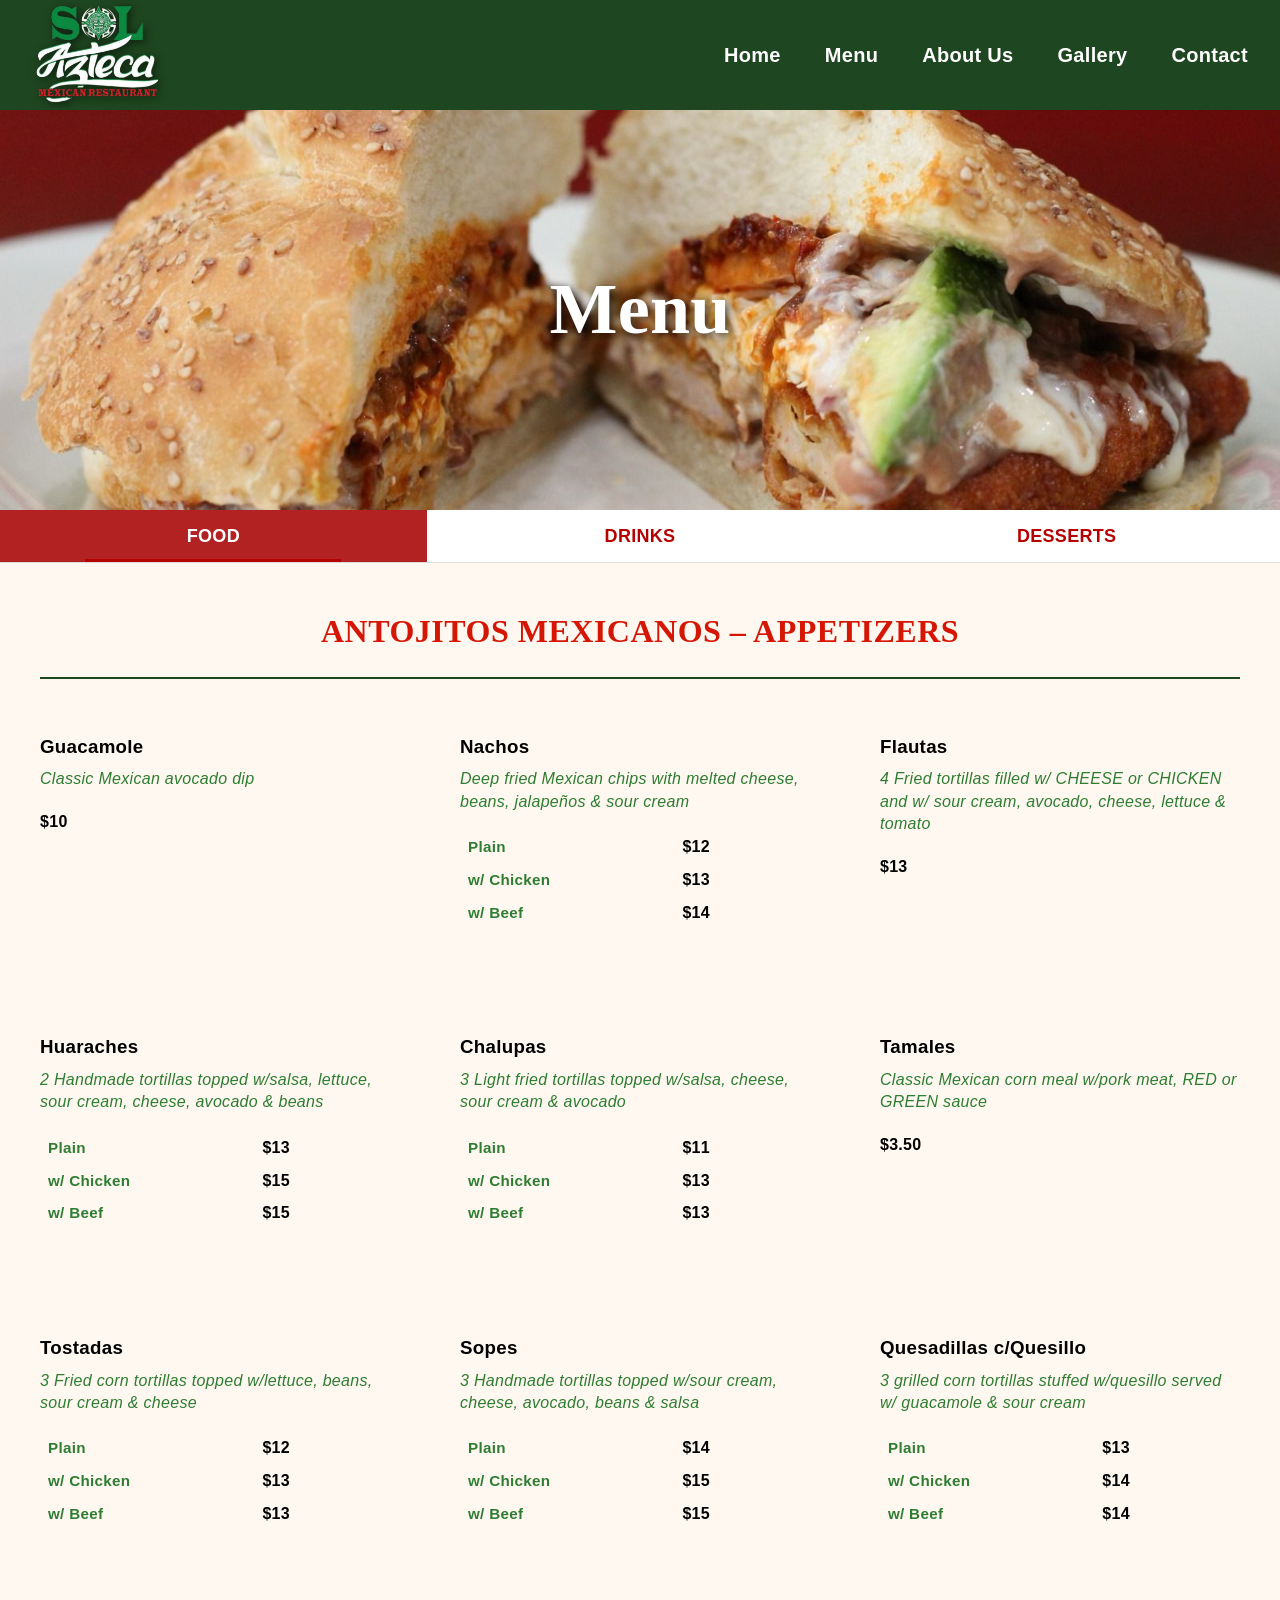
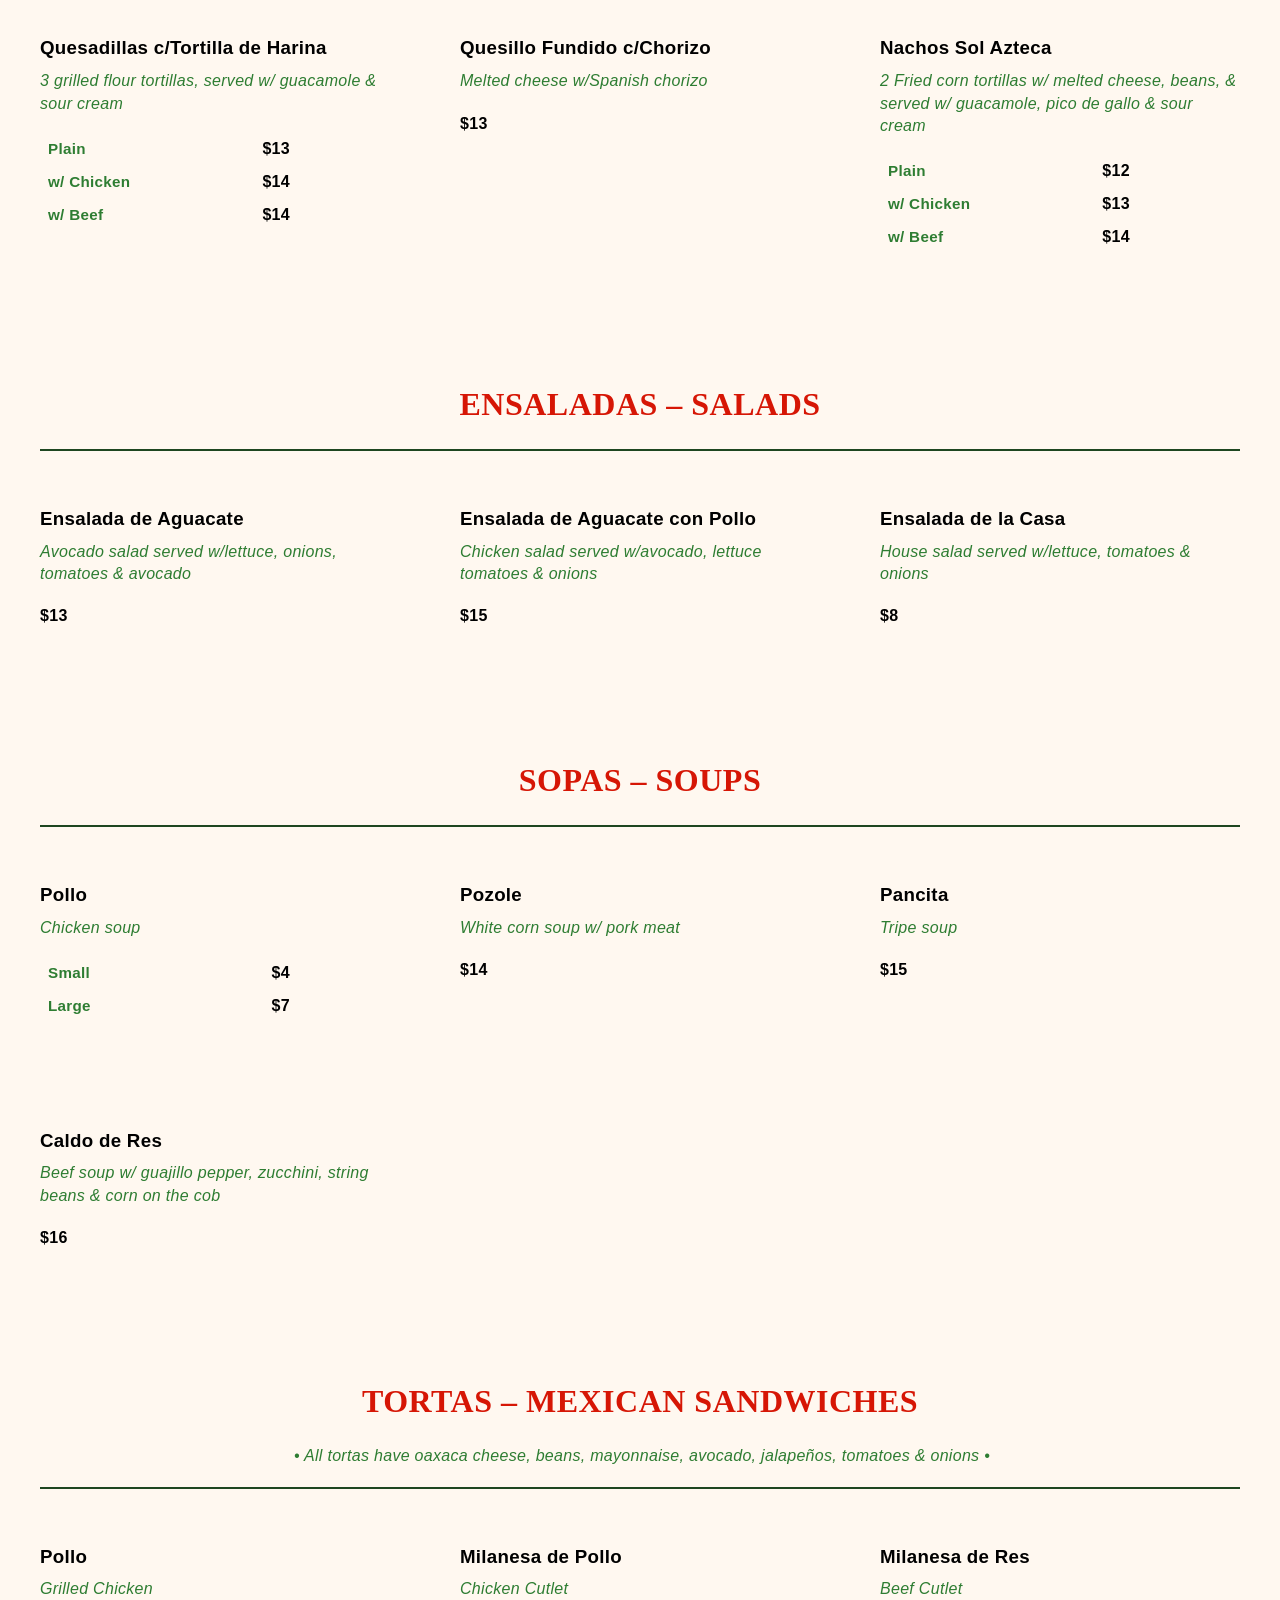
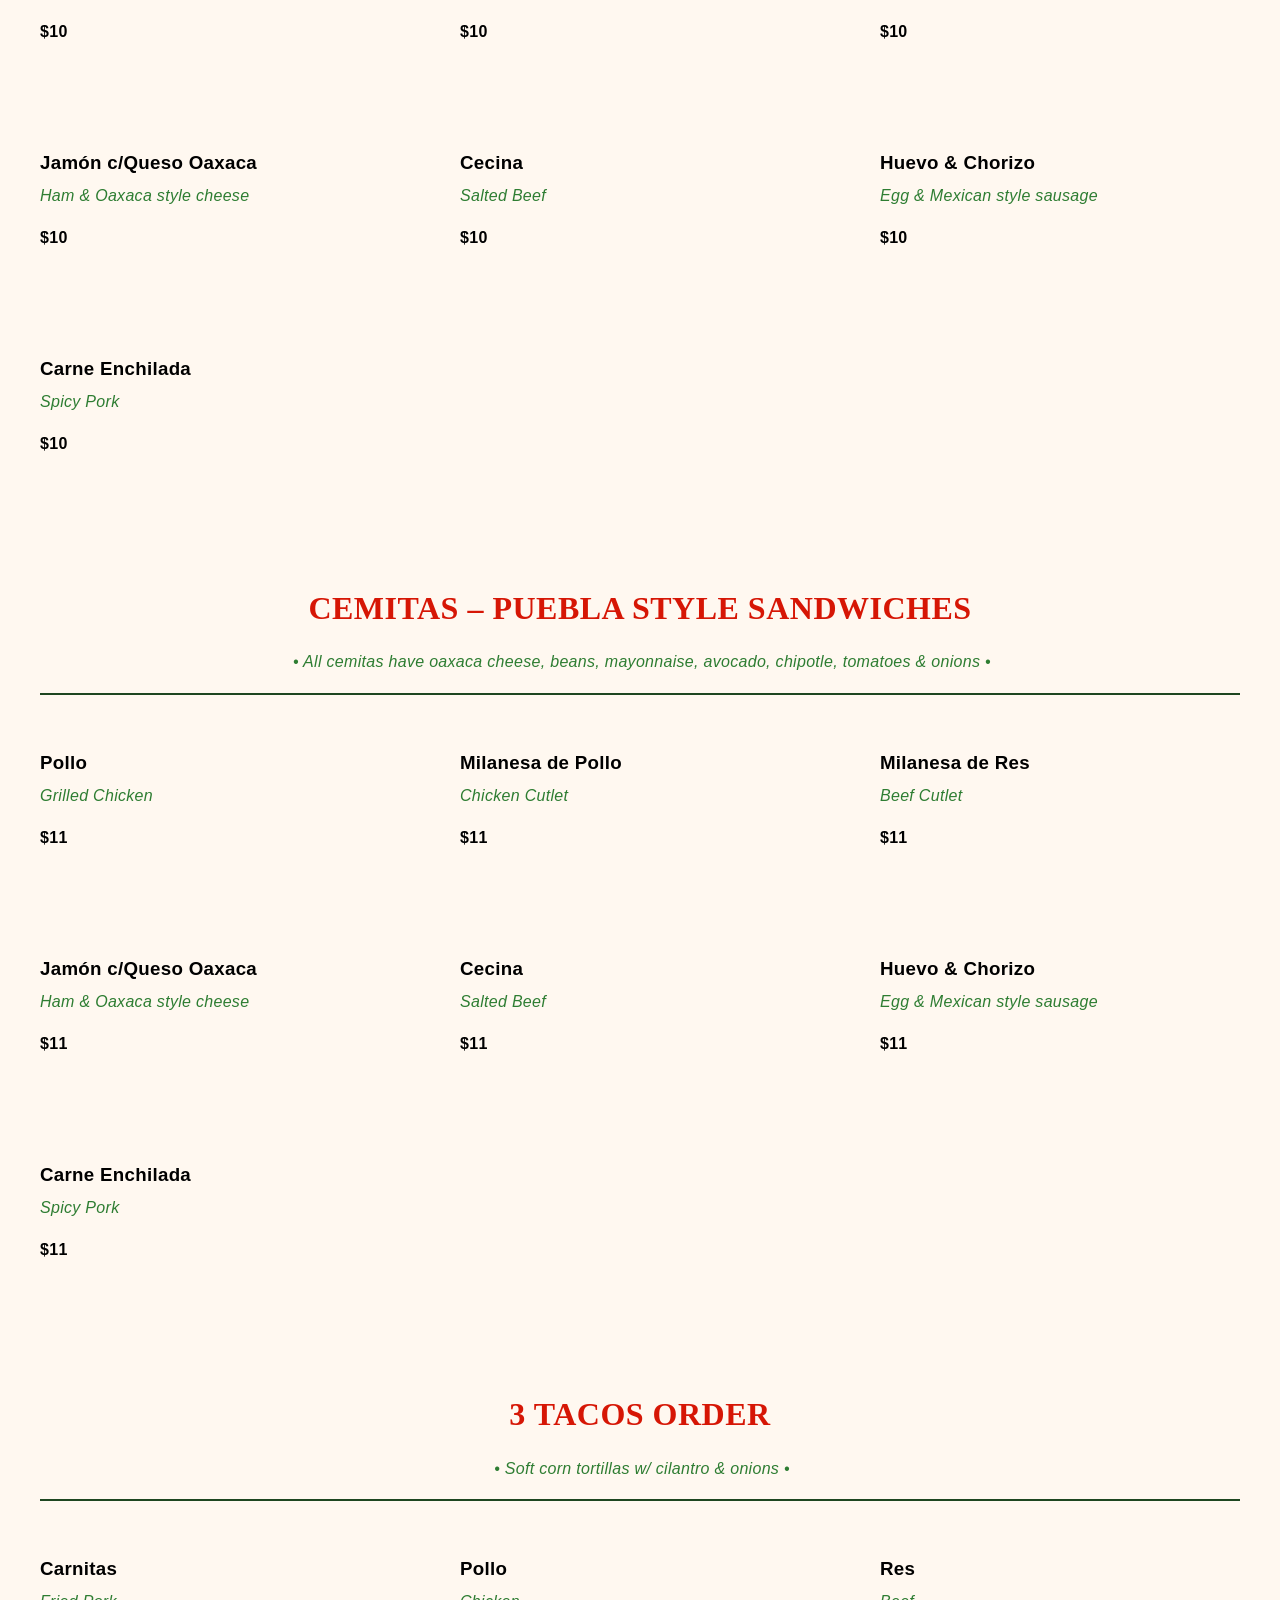
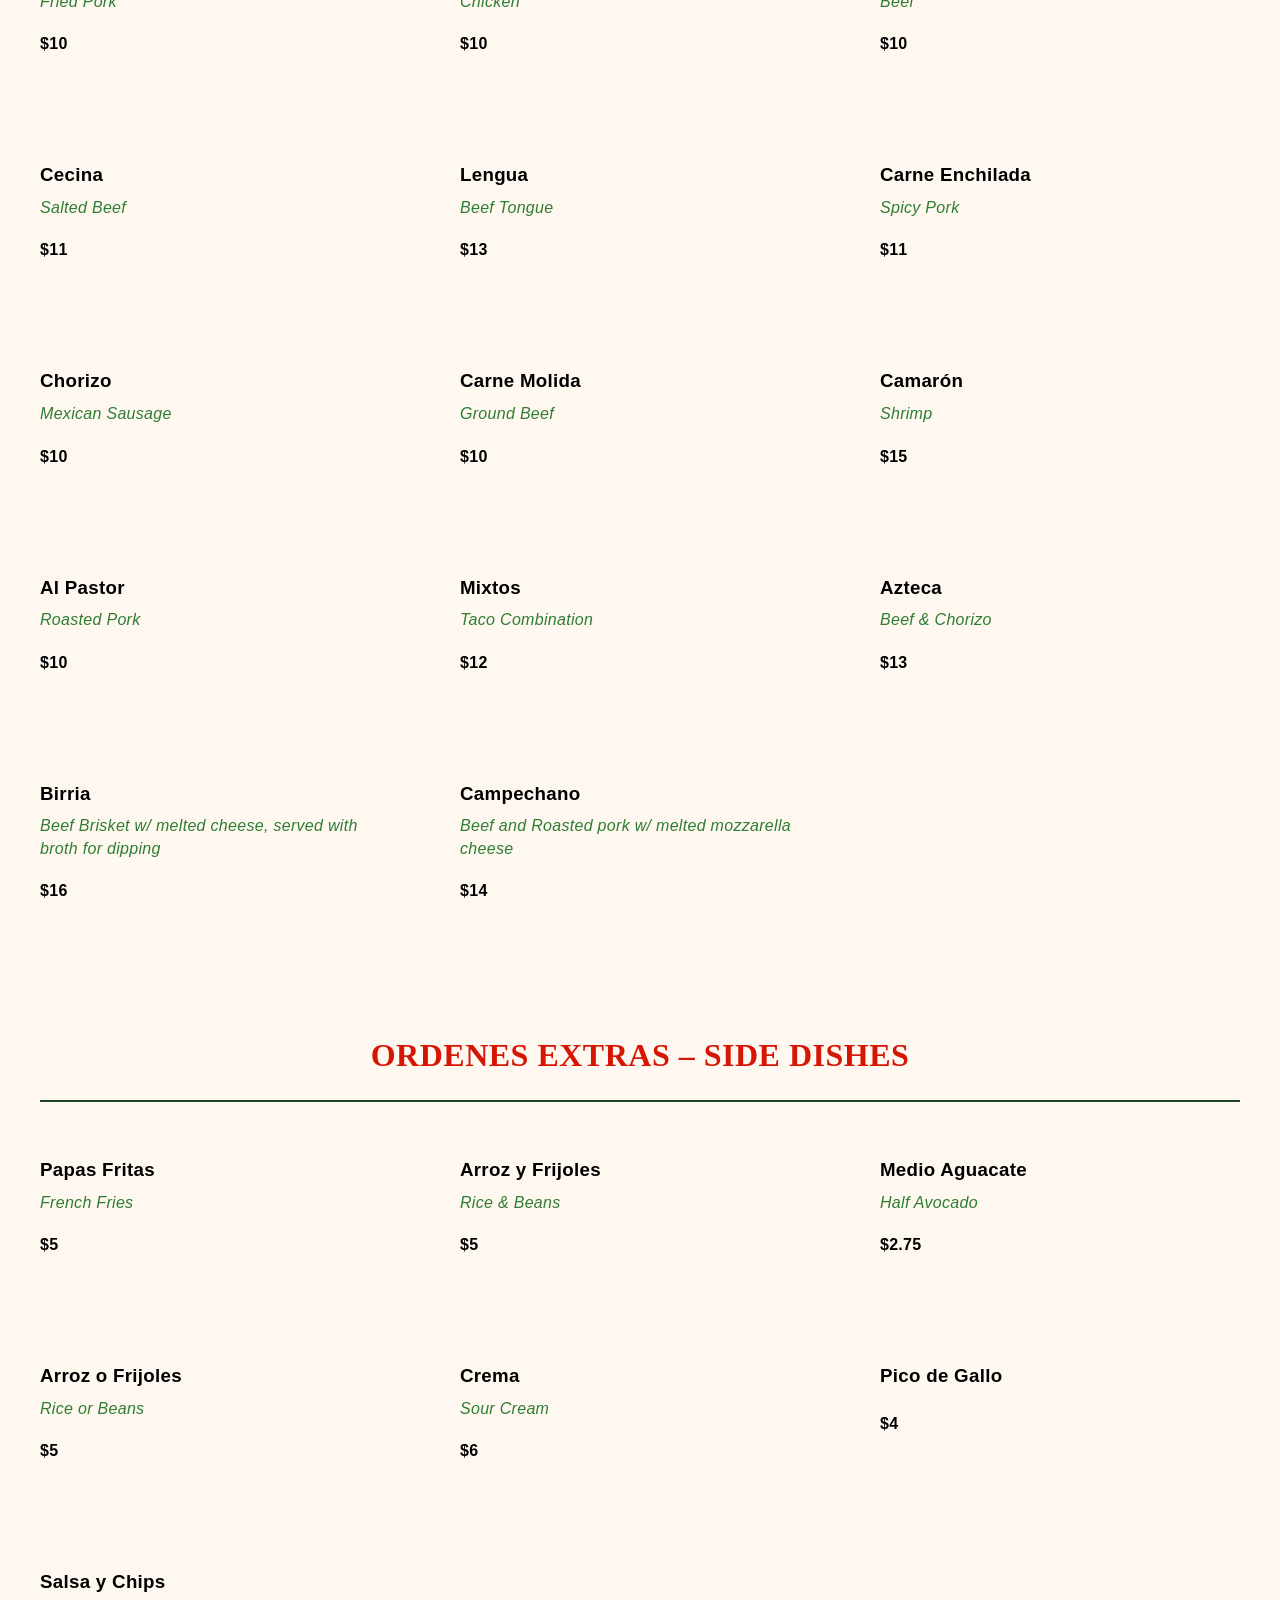
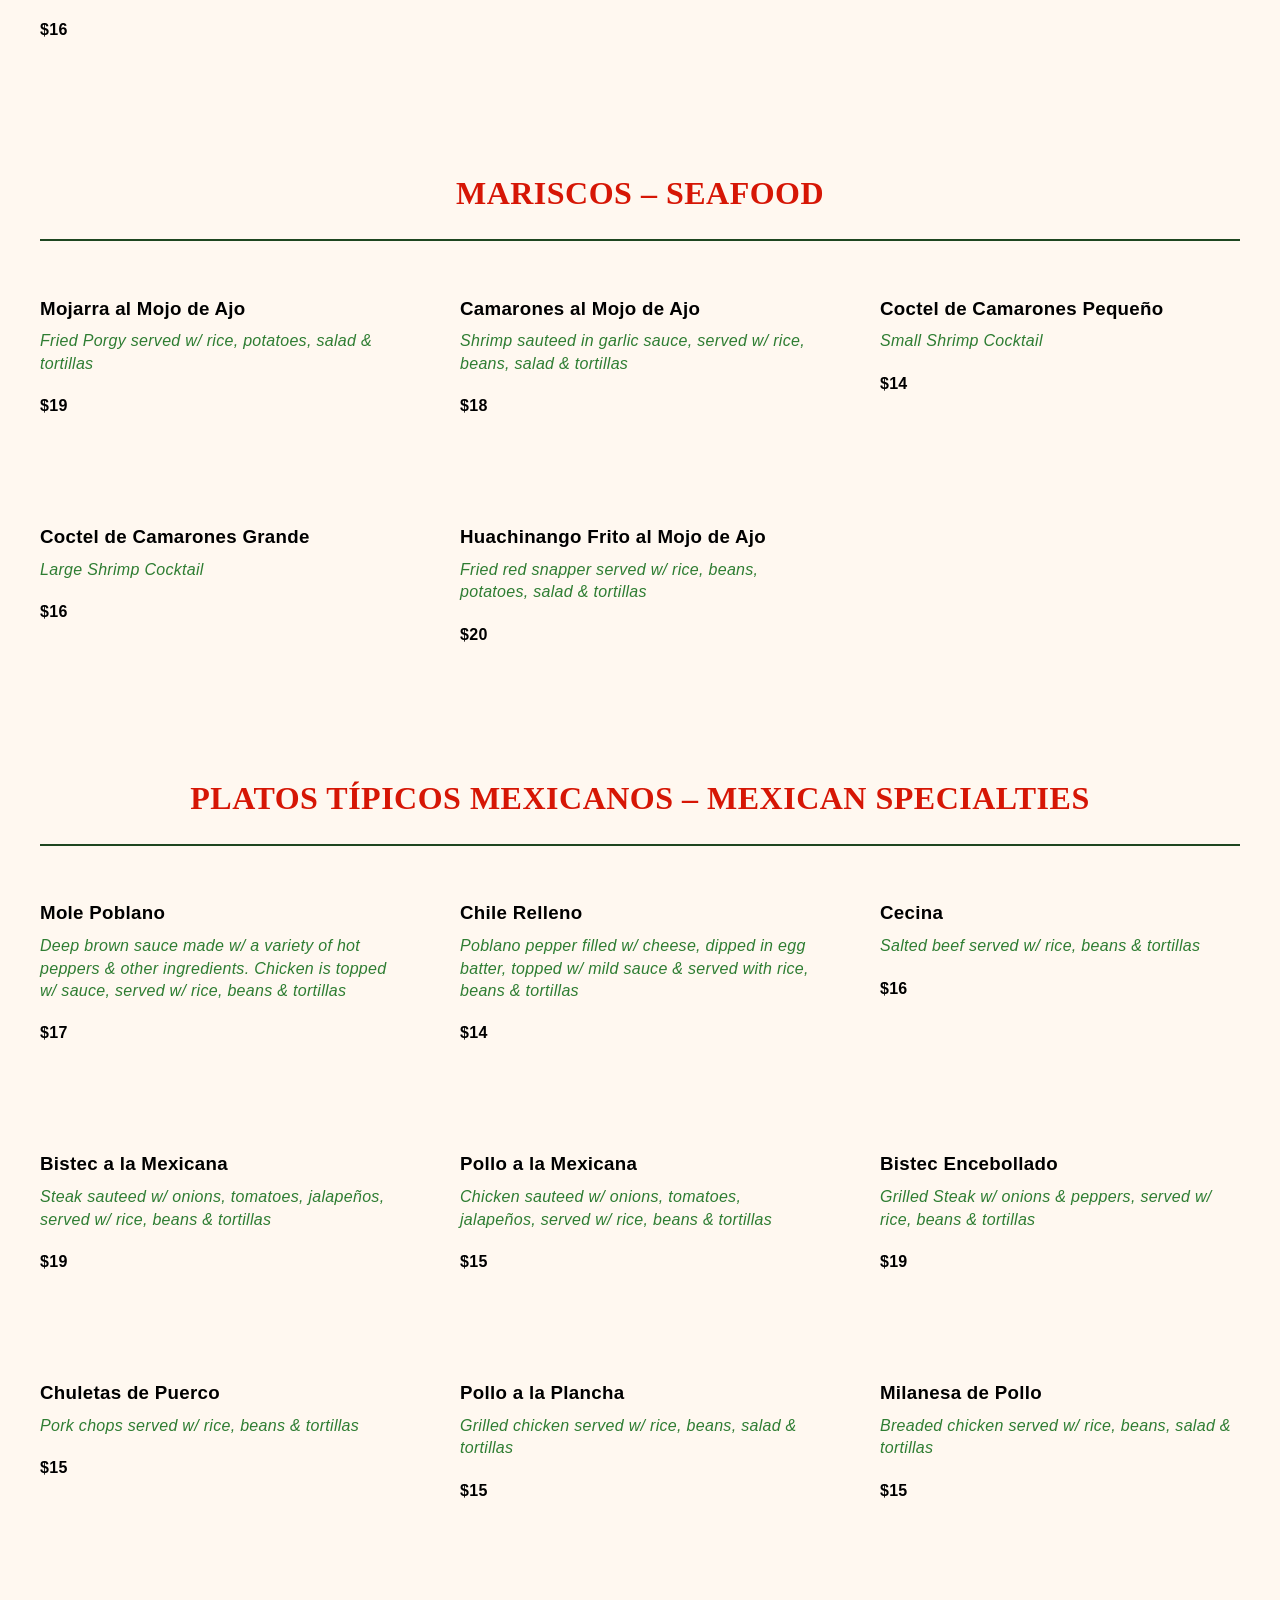
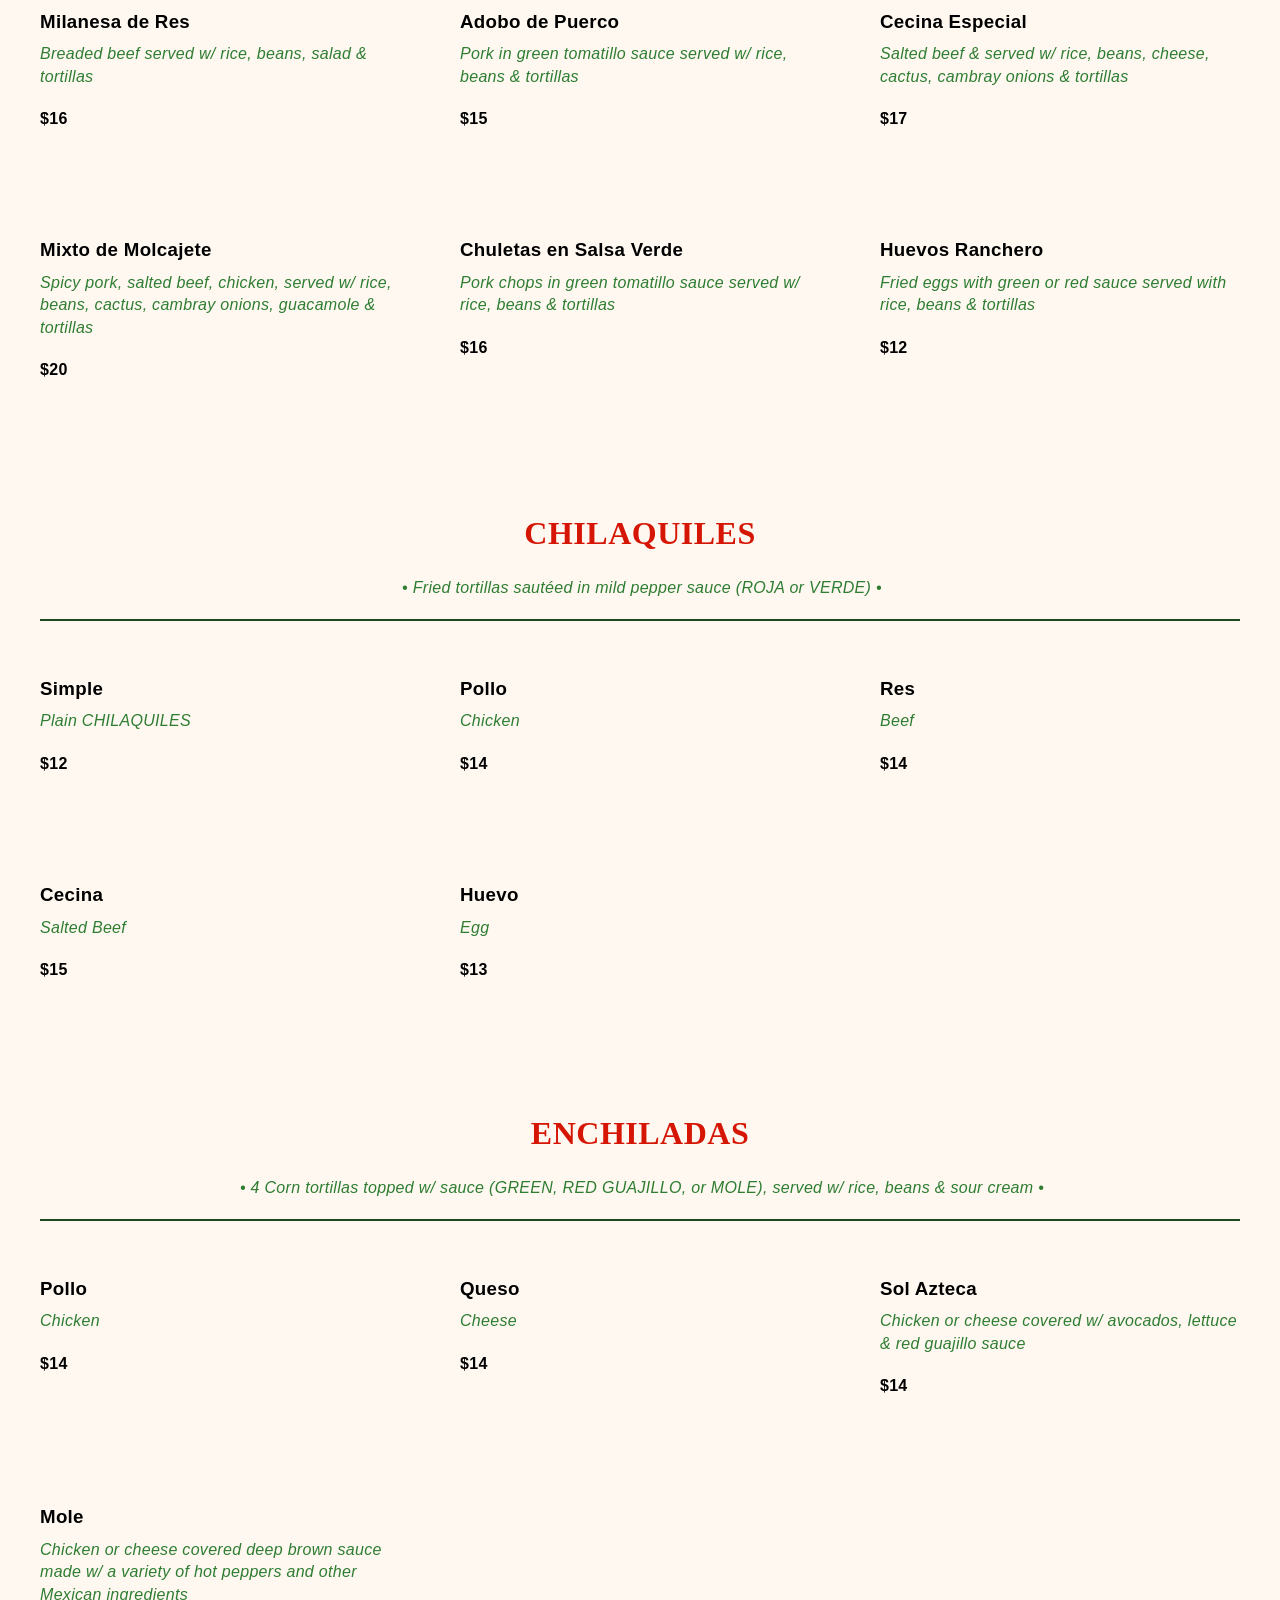
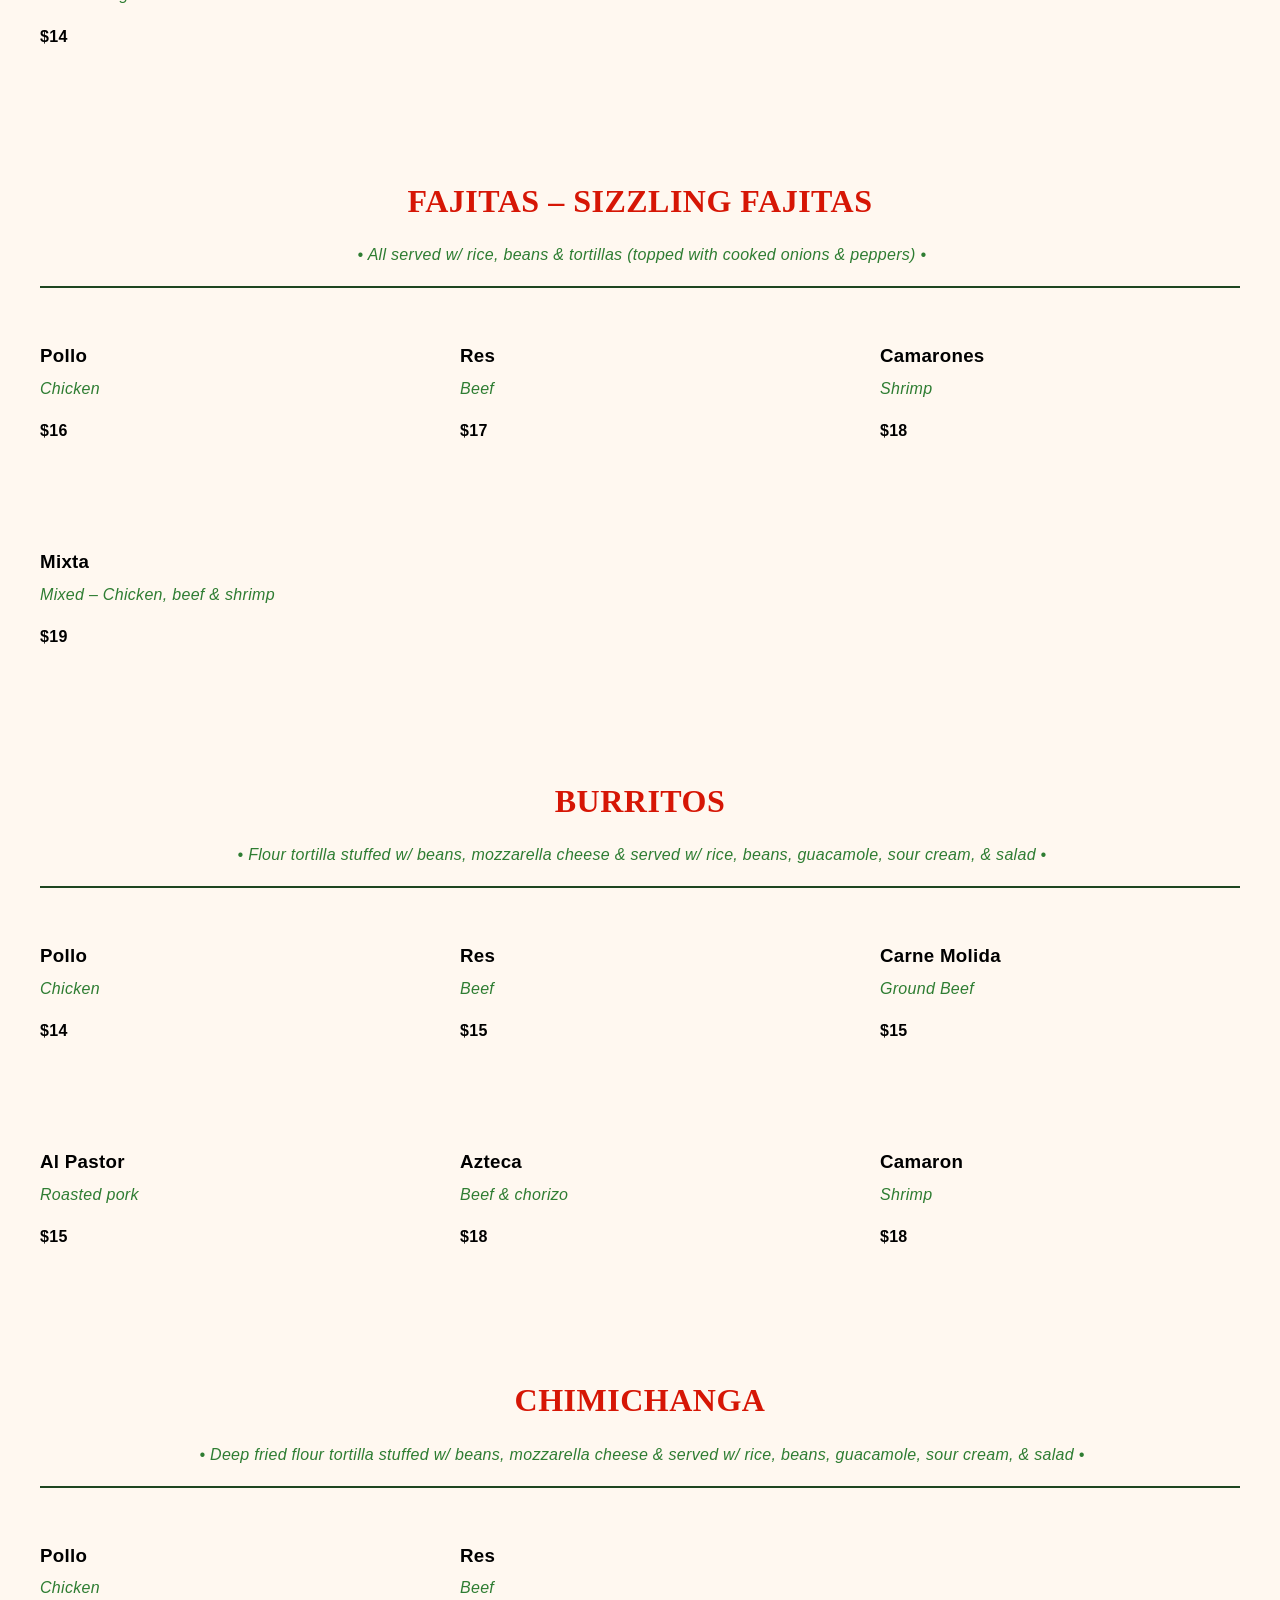
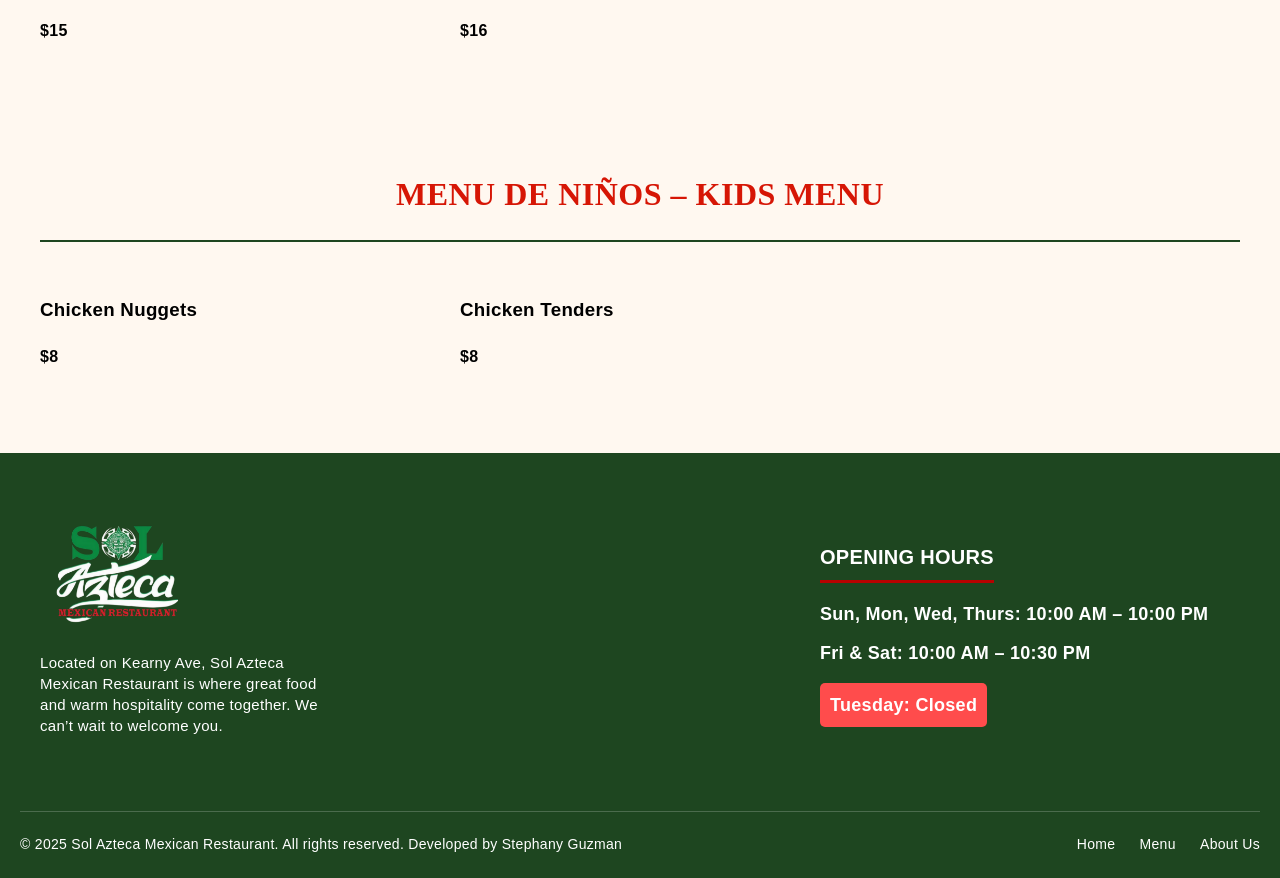
==== menu.html @ 0f2d443c "Update styles and scroll button behavior" ====
<!DOCTYPE html>
<html lang="en">
<head>
  <meta charset="UTF-8">
  <meta name="viewport" content="width=device-width, initial-scale=1.0" />
  <title>Sol Azteca Menu</title>
  <link rel="stylesheet" href="style.css"> 
</head>
<body>

<!-- Header / Navigation -->
<header class="navbar">
  <div class="header-content">
    <!-- Logo -->
    <a href="index.html#home">
      <img src="images/logo1.png" alt="Sol Azteca Logo" class="logo" />
    </a>

    <!-- Hamburger Icon (for mobile) -->
    <div class="hamburger" id="hamburger">
      <span></span>
      <span></span>
      <span></span>
    </div>

    <!-- Navigation Links (visible on desktop) -->
    <nav>
      <ul class="nav-links">
        <li><a href="index.html#home">Home</a></li>
        <li><a href="menu.html">Menu</a></li>
        <li><a href="index.html#aboutUs">About Us</a></li>
        <li><a href="index.html#gallery">Gallery</a></li>
        <li><a href="index.html#contact-us">Contact</a></li>
      </ul>
    </nav>
  </div>
</header>

<!-- Mobile Slide-In Menu -->
<div class="backdrop" id="backdrop"></div>
<div class="side-menu" id="sideMenu">
  <span class="close-btn" id="closeBtn">&times;</span>
  <ul>
    <li><a href="index.html#home">Home</a></li>
    <li><a href="menu.html">Menu</a></li>
    <li><a href="index.html#aboutUs">About Us</a></li>
    <li><a href="index.html#gallery">Gallery</a></li>
    <li><a href="index.html#contact-us">Contact</a></li>
  </ul>
</div>
  
<main>
    <div class="menu-hero">
      <img src="images/browser.png" alt="Menu Dish" class="menu-image" />
      <h1 class="menu-title">Menu</h1>
    </div>

    <nav class="menu-nav full-width">
      <div class="tab-nav active-tab" data-target="food">FOOD</div>
      <div class="tab-nav" data-target="drinks">DRINKS</div>
      <div class="tab-nav" data-target="desserts">DESSERTS</div>
    </nav>

  <div id="food">
  <!-- Appetizers -->
  <section class="menu-category">
    <h2 class="section-title">ANTOJITOS MEXICANOS – APPETIZERS</h2>
    <div class="section-lines">
      <div class="green-line"></div>
    </div>

    <div class="menu-items">
      <div class="menu-item">
        <h3>Guacamole</h3>
        <p class="description">Classic Mexican avocado dip</p>
        <p class="price">$10</p>
      </div>
      <div class="menu-item">
        <h3>Nachos</h3>
        <p class="description">Deep fried Mexican chips with melted cheese, beans, jalapeños & sour cream</p>
        <div class="price-options">
          <div class="price-row"><span>Plain</span><span>$12</span></div>
          <div class="price-row"><span>w/ Chicken</span><span>$13</span></div>
          <div class="price-row"><span>w/ Beef</span><span>$14</span></div>
        </div>
      </div>
      <div class="menu-item">
        <h3>Flautas</h3>
        <p class="description">4 Fried tortillas filled w/ CHEESE or CHICKEN and w/ sour cream, avocado, cheese, lettuce & tomato</p>
        <p class="price">$13</p>
      </div>
      <div class="menu-item">
        <h3>Huaraches</h3>
        <p class="description">2 Handmade tortillas topped w/salsa, lettuce, sour cream, cheese, avocado & beans</p>
        <div class="price-options">
          <div class="price-row"><span>Plain</span><span>$13</span></div>
          <div class="price-row"><span>w/ Chicken</span><span>$15</span></div>
          <div class="price-row"><span>w/ Beef</span><span>$15</span></div>
        </div>
      </div>
      <div class="menu-item">
        <h3>Chalupas</h3>
        <p class="description">3 Light fried tortillas topped w/salsa, cheese, sour cream & avocado</p>
        <div class="price-options">
          <div class="price-row"><span>Plain</span><span>$11</span></div>
          <div class="price-row"><span>w/ Chicken</span><span>$13</span></div>
          <div class="price-row"><span>w/ Beef</span><span>$13</span></div>
        </div>
      </div>
      <div class="menu-item">
        <h3>Tamales</h3>
        <p class="description">Classic Mexican corn meal w/pork meat, RED or GREEN sauce</p>
        <p class="price">$3.50</p>
      </div>
      <div class="menu-item">
        <h3>Tostadas</h3>
        <p class="description">3 Fried corn tortillas topped w/lettuce, beans, sour cream & cheese</p>
        <div class="price-options">
          <div class="price-row"><span>Plain</span><span>$12</span></div>
          <div class="price-row"><span>w/ Chicken</span><span>$13</span></div>
          <div class="price-row"><span>w/ Beef</span><span>$13</span></div>
        </div>
      </div>
      <div class="menu-item">
        <h3>Sopes</h3>
        <p class="description">3 Handmade tortillas topped w/sour cream, cheese, avocado, beans & salsa</p>
        <div class="price-options">
          <div class="price-row"><span>Plain</span><span>$14</span></div>
          <div class="price-row"><span>w/ Chicken</span><span>$15</span></div>
          <div class="price-row"><span>w/ Beef</span><span>$15</span></div>
        </div>
      </div>
      <div class="menu-item">
        <h3>Quesadillas c/Quesillo</h3>
        <p class="description">3 grilled corn tortillas stuffed w/quesillo served w/ guacamole & sour cream</p>
        <div class="price-options">
          <div class="price-row"><span>Plain</span><span>$13</span></div>
          <div class="price-row"><span>w/ Chicken</span><span>$14</span></div>
          <div class="price-row"><span>w/ Beef</span><span>$14</span></div>
        </div>
      </div>
      <div class="menu-item">
        <h3>Quesadillas c/Tortilla de Harina</h3>
        <p class="description">3 grilled flour tortillas, served w/ guacamole & sour cream</p>
        <div class="price-options">
          <div class="price-row"><span>Plain</span><span>$13</span></div>
          <div class="price-row"><span>w/ Chicken</span><span>$14</span></div>
          <div class="price-row"><span>w/ Beef</span><span>$14</span></div>
        </div>
      </div>
      <div class="menu-item">
        <h3>Quesillo Fundido c/Chorizo</h3>
        <p class="description">Melted cheese w/Spanish chorizo</p>
        <p class="price">$13</p>
      </div>
      <div class="menu-item">
        <h3>Nachos Sol Azteca</h3>
        <p class="description">2 Fried corn tortillas w/ melted cheese, beans, & served w/ guacamole, pico de gallo & sour cream</p>
        <div class="price-options">
          <div class="price-row"><span>Plain</span><span>$12</span></div>
          <div class="price-row"><span>w/ Chicken</span><span>$13</span></div>
          <div class="price-row"><span>w/ Beef</span><span>$14</span></div>
        </div>
      </div>
    </div>
  </section>

  <!-- Salads -->
  <section class="menu-category">
    <h2 class="section-title">ENSALADAS – SALADS</h2>
    <div class="section-lines">
      <div class="green-line"></div>
    </div>

    <div class="menu-items">
      <div class="menu-item">
        <h3>Ensalada de Aguacate</h3>
        <p class="description">Avocado salad served w/lettuce, onions, tomatoes & avocado</p>
        <p class="price">$13</p>
      </div>
      <div class="menu-item">
        <h3>Ensalada de Aguacate con Pollo</h3>
        <p class="description">Chicken salad served w/avocado, lettuce tomatoes & onions</p>
        <p class="price">$15</p>
      </div>
      <div class="menu-item">
        <h3>Ensalada de la Casa</h3>
        <p class="description">House salad served w/lettuce, tomatoes & onions</p>
        <p class="price">$8</p>
      </div>
    </div>
  </section>

  <!-- Soups -->
  <section class="menu-category">
    <h2 class="section-title">SOPAS – SOUPS</h2>
    <div class="section-lines">
      <div class="green-line"></div>
    </div>
    <div class="menu-items">
      <div class="menu-item">
        <h3>Pollo</h3>
        <p class="description">Chicken soup</p>
        <div class="price-options">
          <div class="price-row"><span>Small</span><span>$4</span></div>
          <div class="price-row"><span>Large</span><span>$7</span></div>
        </div>
      </div>
      <div class="menu-item">
        <h3>Pozole</h3>
        <p class="description">White corn soup w/ pork meat</p>
        <p class="price">$14</p>
      </div>
      <div class="menu-item">
        <h3>Pancita</h3>
        <p class="description">Tripe soup</p>
        <p class="price">$15</p>
      </div>
      <div class="menu-item">
        <h3>Caldo de Res</h3>
        <p class="description">Beef soup w/ guajillo pepper, zucchini, string beans & corn on the cob</p>
        <p class="price">$16</p>
      </div>
    </div>
  </section>

  <!-- Tortas -->
  <section class="menu-category">
    <h2 class="section-title">TORTAS – MEXICAN SANDWICHES</h2>
    <p class="section-note">• All tortas have oaxaca cheese, beans, mayonnaise, avocado, jalapeños, tomatoes & onions •</p>
    <div class="section-lines">
      <div class="green-line"></div>
    </div>
    <div class="menu-items">
      <div class="menu-item">
        <h3>Pollo</h3>
        <p class="description">Grilled Chicken</p>
        <p class="price">$10</p>
      </div>
      <div class="menu-item">
        <h3>Milanesa de Pollo</h3>
        <p class="description">Chicken Cutlet</p>
        <p class="price">$10</p>
      </div>
      <div class="menu-item">
        <h3>Milanesa de Res</h3>
        <p class="description">Beef Cutlet</p>
        <p class="price">$10</p>
      </div>
      <div class="menu-item">
        <h3>Jamón c/Queso Oaxaca</h3>
        <p class="description">Ham & Oaxaca style cheese</p>
        <p class="price">$10</p>
      </div>
      <div class="menu-item">
        <h3>Cecina</h3>
        <p class="description">Salted Beef</p>
        <p class="price">$10</p>
      </div>
      <div class="menu-item">
        <h3>Huevo & Chorizo</h3>
        <p class="description">Egg & Mexican style sausage</p>
        <p class="price">$10</p>
      </div>
      <div class="menu-item">
        <h3>Carne Enchilada</h3>
        <p class="description">Spicy Pork</p>
        <p class="price">$10</p>
      </div>
    </div>
  </section>

  <!-- Cemitas -->
  <section class="menu-category">
    <h2 class="section-title">CEMITAS – PUEBLA STYLE SANDWICHES</h2>
    <p class="section-note">• All cemitas have oaxaca cheese, beans, mayonnaise, avocado, chipotle, tomatoes & onions •</p>
    <div class="section-lines">
      <div class="green-line"></div>
    </div>
    <div class="menu-items">
      <div class="menu-item">
        <h3>Pollo</h3>
        <p class="description">Grilled Chicken</p>
        <p class="price">$11</p>
      </div>
      <div class="menu-item">
        <h3>Milanesa de Pollo</h3>
        <p class="description">Chicken Cutlet</p>
        <p class="price">$11</p>
      </div>
      <div class="menu-item">
        <h3>Milanesa de Res</h3>
        <p class="description">Beef Cutlet</p>
        <p class="price">$11</p>
      </div>
      <div class="menu-item">
        <h3>Jamón c/Queso Oaxaca</h3>
        <p class="description">Ham & Oaxaca style cheese</p>
        <p class="price">$11</p>
      </div>
      <div class="menu-item">
        <h3>Cecina</h3>
        <p class="description">Salted Beef</p>
        <p class="price">$11</p>
      </div>
      <div class="menu-item">
        <h3>Huevo & Chorizo</h3>
        <p class="description">Egg & Mexican style sausage</p>
        <p class="price">$11</p>
      </div>
      <div class="menu-item">
        <h3>Carne Enchilada</h3>
        <p class="description">Spicy Pork</p>
        <p class="price">$11</p>
      </div>
    </div>
  </section>

  <!-- 3 Tacos Order -->
  <section class="menu-category">
    <h2 class="section-title">3 TACOS ORDER</h2>
    <p class="section-note">• Soft corn tortillas w/ cilantro & onions •</p>
    <div class="section-lines">
      <div class="green-line"></div>
    </div>
    <div class="menu-items">
      <div class="menu-item">
        <h3>Carnitas</h3>
        <p class="description">Fried Pork</p>
        <p class="price">$10</p>
      </div>
      <div class="menu-item">
        <h3>Pollo</h3>
        <p class="description">Chicken</p>
        <p class="price">$10</p>
      </div>
      <div class="menu-item">
        <h3>Res</h3>
        <p class="description">Beef</p>
        <p class="price">$10</p>
      </div>
      <div class="menu-item">
        <h3>Cecina</h3>
        <p class="description">Salted Beef</p>
        <p class="price">$11</p>
      </div>
      <div class="menu-item">
        <h3>Lengua</h3>
        <p class="description">Beef Tongue</p>
        <p class="price">$13</p>
      </div>
      <div class="menu-item">
        <h3>Carne Enchilada</h3>
        <p class="description">Spicy Pork</p>
        <p class="price">$11</p>
      </div>
      <div class="menu-item">
        <h3>Chorizo</h3>
        <p class="description">Mexican Sausage</p>
        <p class="price">$10</p>
      </div>
      <div class="menu-item">
        <h3>Carne Molida</h3>
        <p class="description">Ground Beef</p>
        <p class="price">$10</p>
      </div>
      <div class="menu-item">
        <h3>Camarón</h3>
        <p class="description">Shrimp</p>
        <p class="price">$15</p>
      </div>
      <div class="menu-item">
        <h3>Al Pastor</h3>
        <p class="description">Roasted Pork</p>
        <p class="price">$10</p>
      </div>
      <div class="menu-item">
        <h3>Mixtos</h3>
        <p class="description">Taco Combination</p>
        <p class="price">$12</p>
      </div>
      <div class="menu-item">
        <h3>Azteca</h3>
        <p class="description">Beef & Chorizo</p>
        <p class="price">$13</p>
      </div>
      <div class="menu-item">
        <h3>Birria</h3>
        <p class="description">Beef Brisket w/ melted cheese, served with broth for dipping</p>
        <p class="price">$16</p>
      </div>
      <div class="menu-item">
        <h3>Campechano</h3>
        <p class="description">Beef and Roasted pork w/ melted mozzarella cheese</p>
        <p class="price">$14</p>
      </div>
    </div>
  </section>

  <!-- Side Dishes -->
  <section class="menu-category">
    <h2 class="section-title">ORDENES EXTRAS – SIDE DISHES</h2>
    <div class="section-lines">
      <div class="green-line"></div>
    </div>
    <div class="menu-items">
      <div class="menu-item">
        <h3>Papas Fritas</h3>
        <p class="description">French Fries</p>
        <p class="price">$5</p>
      </div>
      <div class="menu-item">
        <h3>Arroz y Frijoles</h3>
        <p class="description">Rice & Beans</p>
        <p class="price">$5</p>
      </div>
      <div class="menu-item">
        <h3>Medio Aguacate</h3>
        <p class="description">Half Avocado</p>
        <p class="price">$2.75</p>
      </div>
      <div class="menu-item">
        <h3>Arroz o Frijoles</h3>
        <p class="description">Rice or Beans</p>
        <p class="price">$5</p>
      </div>
      <div class="menu-item">
        <h3>Crema</h3>
        <p class="description">Sour Cream</p>
        <p class="price">$6</p>
      </div>
      <div class="menu-item">
        <h3>Pico de Gallo</h3>
        <p class="price">$4</p>
      </div>
      <div class="menu-item">
        <h3>Salsa y Chips</h3>
        <p class="price">$16</p>
      </div>
    </div>
  </section>

  <!-- Seafood -->
  <section class="menu-category">
    <h2 class="section-title">MARISCOS – SEAFOOD</h2>
    <div class="section-lines">
      <div class="green-line"></div>
    </div>
    <div class="menu-items">
      <div class="menu-item">
        <h3>Mojarra al Mojo de Ajo</h3>
        <p class="description">Fried Porgy served w/ rice, potatoes, salad & tortillas</p>
        <p class="price">$19</p>
      </div>
      <div class="menu-item">
        <h3>Camarones al Mojo de Ajo</h3>
        <p class="description">Shrimp sauteed in garlic sauce, served w/ rice, beans, salad & tortillas</p>
        <p class="price">$18</p>
      </div>
      <div class="menu-item">
        <h3>Coctel de Camarones Pequeño</h3>
        <p class="description">Small Shrimp Cocktail</p>
        <p class="price">$14</p>
      </div>
      <div class="menu-item">
        <h3>Coctel de Camarones Grande</h3>
        <p class="description">Large Shrimp Cocktail</p>
        <p class="price">$16</p>
      </div>
      <div class="menu-item">
        <h3>Huachinango Frito al Mojo de Ajo</h3>
        <p class="description">Fried red snapper served w/ rice, beans, potatoes, salad & tortillas</p>
        <p class="price">$20</p>
      </div>
    </div>
  </section>

  <!-- Mexican Specialties -->
  <section class="menu-category">
    <h2 class="section-title">PLATOS TÍPICOS MEXICANOS – MEXICAN SPECIALTIES</h2>
    <div class="section-lines">
      <div class="green-line"></div>
    </div>
    <div class="menu-items">
      <div class="menu-item">
        <h3>Mole Poblano</h3>
        <p class="description">Deep brown sauce made w/ a variety of hot peppers & other ingredients. Chicken is topped w/ sauce, served w/ rice, beans & tortillas</p>
        <p class="price">$17</p>
      </div>
      <div class="menu-item">
        <h3>Chile Relleno</h3>
        <p class="description">Poblano pepper filled w/ cheese, dipped in egg batter, topped w/ mild sauce & served with rice, beans & tortillas</p>
        <p class="price">$14</p>
      </div>
      <div class="menu-item">
        <h3>Cecina</h3>
        <p class="description">Salted beef served w/ rice, beans & tortillas</p>
        <p class="price">$16</p>
      </div>
      <div class="menu-item">
        <h3>Bistec a la Mexicana</h3>
        <p class="description">Steak sauteed w/ onions, tomatoes, jalapeños, served w/ rice, beans & tortillas</p>
        <p class="price">$19</p>
      </div>
      <div class="menu-item">
        <h3>Pollo a la Mexicana</h3>
        <p class="description">Chicken sauteed w/ onions, tomatoes, jalapeños, served w/ rice, beans & tortillas</p>
        <p class="price">$15</p>
      </div>
      <div class="menu-item">
        <h3>Bistec Encebollado</h3>
        <p class="description">Grilled Steak w/ onions & peppers, served w/ rice, beans & tortillas</p>
        <p class="price">$19</p>
      </div>
      <div class="menu-item">
        <h3>Chuletas de Puerco</h3>
        <p class="description">Pork chops served w/ rice, beans & tortillas</p>
        <p class="price">$15</p>
      </div>
      <div class="menu-item">
        <h3>Pollo a la Plancha</h3>
        <p class="description">Grilled chicken served w/ rice, beans, salad & tortillas</p>
        <p class="price">$15</p>
      </div>
      <div class="menu-item">
        <h3>Milanesa de Pollo</h3>
        <p class="description">Breaded chicken served w/ rice, beans, salad & tortillas</p>
        <p class="price">$15</p>
      </div>
      <div class="menu-item">
        <h3>Milanesa de Res</h3>
        <p class="description">Breaded beef served w/ rice, beans, salad & tortillas</p>
        <p class="price">$16</p>
      </div>
      <div class="menu-item">
        <h3>Adobo de Puerco</h3>
        <p class="description">Pork in green tomatillo sauce served w/ rice, beans & tortillas</p>
        <p class="price">$15</p>
      </div>
      <div class="menu-item">
        <h3>Cecina Especial</h3>
        <p class="description">Salted beef & served w/ rice, beans, cheese, cactus, cambray onions & tortillas</p>
        <p class="price">$17</p>
      </div>
      <div class="menu-item">
        <h3>Mixto de Molcajete</h3>
        <p class="description">Spicy pork, salted beef, chicken, served w/ rice, beans, cactus, cambray onions, guacamole & tortillas</p>
        <p class="price">$20</p>
      </div>
      <div class="menu-item">
        <h3>Chuletas en Salsa Verde</h3>
        <p class="description">Pork chops in green tomatillo sauce served w/ rice, beans & tortillas</p>
        <p class="price">$16</p>
      </div>
      <div class="menu-item">
        <h3>Huevos Ranchero</h3>
        <p class="description">Fried eggs with green or red sauce served with rice, beans & tortillas</p>
        <p class="price">$12</p>
      </div>
    </div>
  </section>

  <!-- Chilaquiles -->
  <section class="menu-category">
    <h2 class="section-title">CHILAQUILES</h2>
    <p class="section-note">• Fried tortillas sautéed in mild pepper sauce (ROJA or VERDE) •</p>
    <div class="section-lines">
      <div class="green-line"></div>
    </div>
    <div class="menu-items">
      <div class="menu-item">
        <h3>Simple</h3>
        <p class="description">Plain CHILAQUILES</p>
        <p class="price">$12</p>
      </div>
      <div class="menu-item">
        <h3>Pollo</h3>
        <p class="description">Chicken</p>
        <p class="price">$14</p>
      </div>
      <div class="menu-item">
        <h3>Res</h3>
        <p class="description">Beef</p>
        <p class="price">$14</p>
      </div>
      <div class="menu-item">
        <h3>Cecina</h3>
        <p class="description">Salted Beef</p>
        <p class="price">$15</p>
      </div>
      <div class="menu-item">
        <h3>Huevo</h3>
        <p class="description">Egg</p>
        <p class="price">$13</p>
      </div>
    </div>
  </section>

  <!-- Enchiladas -->
  <section class="menu-category">
    <h2 class="section-title">ENCHILADAS</h2>
    <p class="section-note">• 4 Corn tortillas topped w/ sauce (GREEN, RED GUAJILLO, or MOLE), served w/ rice, beans & sour cream •</p>
    <div class="section-lines">
      <div class="green-line"></div>
    </div>
    <div class="menu-items">
      <div class="menu-item">
        <h3>Pollo</h3>
        <p class="description">Chicken</p>
        <p class="price">$14</p>
      </div>
      <div class="menu-item">
        <h3>Queso</h3>
        <p class="description">Cheese</p>
        <p class="price">$14</p>
      </div>
      <div class="menu-item">
        <h3>Sol Azteca</h3>
        <p class="description">Chicken or cheese covered w/ avocados, lettuce & red guajillo sauce</p>
        <p class="price">$14</p>
      </div>
      <div class="menu-item">
        <h3>Mole</h3>
        <p class="description">Chicken or cheese covered deep brown sauce made w/ a variety of hot peppers and other Mexican ingredients</p>
        <p class="price">$14</p>
      </div>
    </div>
  </section>

  <!-- Fajitas -->
  <section class="menu-category">
    <h2 class="section-title">FAJITAS – SIZZLING FAJITAS</h2>
    <p class="section-note">• All served w/ rice, beans & tortillas (topped with cooked onions & peppers) •</p>
    <div class="section-lines">
      <div class="green-line"></div>
    </div>
    <div class="menu-items">
      <div class="menu-item">
        <h3>Pollo</h3>
        <p class="description">Chicken</p>
        <p class="price">$16</p>
      </div>
      <div class="menu-item">
        <h3>Res</h3>
        <p class="description">Beef</p>
        <p class="price">$17</p>
      </div>
      <div class="menu-item">
        <h3>Camarones</h3>
        <p class="description">Shrimp</p>
        <p class="price">$18</p>
      </div>
      <div class="menu-item">
        <h3>Mixta</h3>
        <p class="description">Mixed – Chicken, beef & shrimp</p>
        <p class="price">$19</p>
      </div>
    </div>
  </section>

  <!-- Burritos -->
  <section class="menu-category">
    <h2 class="section-title">BURRITOS</h2>
    <p class="section-note">• Flour tortilla stuffed w/ beans, mozzarella cheese & served w/ rice, beans, guacamole, sour cream, & salad •</p>
    <div class="section-lines">
      <div class="green-line"></div>
    </div>
    <div class="menu-items">
      <div class="menu-item">
        <h3>Pollo</h3>
        <p class="description">Chicken</p>
        <p class="price">$14</p>
      </div>
      <div class="menu-item">
        <h3>Res</h3>
        <p class="description">Beef</p>
        <p class="price">$15</p>
      </div>
      <div class="menu-item">
        <h3>Carne Molida</h3>
        <p class="description">Ground Beef</p>
        <p class="price">$15</p>
      </div>
      <div class="menu-item">
        <h3>Al Pastor</h3>
        <p class="description">Roasted pork</p>
        <p class="price">$15</p>
      </div>
      <div class="menu-item">
        <h3>Azteca</h3>
        <p class="description">Beef & chorizo</p>
        <p class="price">$18</p>
      </div>
      <div class="menu-item">
        <h3>Camaron</h3>
        <p class="description">Shrimp</p>
        <p class="price">$18</p>
      </div>
    </div>
  </section>

  <!-- Chimichanga -->
  <section class="menu-category">
    <h2 class="section-title">CHIMICHANGA</h2>
    <p class="section-note">• Deep fried flour tortilla stuffed w/ beans, mozzarella cheese & served w/ rice, beans, guacamole, sour cream, & salad •</p>
    <div class="section-lines">
      <div class="green-line"></div>
    </div>
    <div class="menu-items">
      <div class="menu-item">
        <h3>Pollo</h3>
        <p class="description">Chicken</p>
        <p class="price">$15</p>
      </div>
      <div class="menu-item">
        <h3>Res</h3>
        <p class="description">Beef</p>
        <p class="price">$16</p>
      </div>
    </div>
  </section>

  <!-- Kids Menu -->
  <section class="menu-category">
    <h2 class="section-title">MENU DE NIÑOS – KIDS MENU</h2>
    <div class="section-lines">
      <div class="green-line"></div>
    </div>
    <div class="menu-items">
      <div class="menu-item">
        <h3>Chicken Nuggets</h3>
        <p class="price">$8</p>
      </div>
      <div class="menu-item">
        <h3>Chicken Tenders</h3>
        <p class="price">$8</p>
      </div>
    </div>
  </section>
</div>


    <div id="drinks" style="display: none;">
  <!-- Natural Waters -->
  <section class="menu-category">
    <h2 class="section-title">AGUAS NATURALES – NATURAL WATERS</h2>
    <div class="section-lines">
      <div class="green-line"></div>
    </div>
    <div class="menu-items">
      <div class="menu-item">
        <h3>Agua de Jamaica</h3>
        <p class="description">Hibiscus</p>
        <div class="price-options">
          <div class="price-row"><span>Small</span><span>$3</span></div>
          <div class="price-row"><span>Large</span><span>$6</span></div>
        </div>
      </div>
      <div class="menu-item">
        <h3>Agua de Horchata</h3>
        <p class="description">A cold rice drink</p>
        <div class="price-options">
          <div class="price-row"><span>Small</span><span>$3</span></div>
          <div class="price-row"><span>Large</span><span>$6</span></div>
        </div>
      </div>
      <div class="menu-item">
        <h3>Agua de Tamarindo</h3>
        <p class="description">Tamarind</p>
        <div class="price-options">
          <div class="price-row"><span>Small</span><span>$3</span></div>
          <div class="price-row"><span>Large</span><span>$6</span></div>
        </div>
      </div>
    </div>
  </section>

  <!-- Cold Drinks -->
  <section class="menu-category">
    <h2 class="section-title">BEBIDAS – COLD DRINKS</h2>
    <div class="section-lines">
      <div class="green-line"></div>
    </div>
    <div class="menu-items">
      <div class="menu-item">
        <h3>Jarritos</h3>
        <p class="description">Mexican Sodas</p>
        <p class="price">$3</p>
      </div>
      <div class="menu-item">
        <h3>Boing</h3>
        <p class="description">Light Juice</p>
        <p class="price">$3</p>
      </div>
      <div class="menu-item">
        <h3>Sodas de lata</h3>
        <p class="description">Soft Drinks</p>
        <p class="price">$2</p>
      </div>
      <div class="menu-item">
        <h3>Agua de botella</h3>
        <p class="description">Bottle Water</p>
        <p class="price">$1.75</p>
      </div>
      <div class="menu-item">
        <h3>Agua mineral</h3>
        <p class="description">Seltzer Water</p>
        <p class="price">$2</p>
      </div>
      <div class="menu-item">
        <h3>Snapple</h3>
        <p class="price">$2.75</p>
      </div>
    </div>
  </section>

  <!-- Hot Drinks -->
  <section class="menu-category">
    <h2 class="section-title">BEBIDAS CALIENTES – HOT DRINKS</h2>
    <div class="section-lines">
      <div class="green-line"></div>
    </div>
    <div class="menu-items">
      <div class="menu-item">
        <h3>Coffee</h3>
        <p class="price">$3</p>
      </div>
      <div class="menu-item">
        <h3>Cappuccino</h3>
        <p class="price">$4</p>
      </div>
      <div class="menu-item">
        <h3>Espresso</h3>
        <p class="price">$2.50</p>
      </div>
      <div class="menu-item">
        <h3>Tea</h3>
        <p class="price">$2</p>
      </div>
    </div>
  </section>
</div>

  <div id="desserts" style="display: none;">
  <section class="menu-category">
    <h2 class="section-title">POSTRES – DESSERTS</h2>
    <div class="section-lines">
      <div class="green-line"></div>
    </div>
    <div class="menu-items">
      <div class="menu-item">
        <h3>Pastel de Tres Leches</h3>
        <p class="description">Three Milk Cake</p>
        <p class="price">$7</p>
      </div>
      <div class="menu-item">
        <h3>Flan</h3>
        <p class="price">$6</p>
      </div>
      <div class="menu-item">
        <h3>Churros</h3>
        <p class="price">$6</p>
      </div>
    </div>
  </section>
</div>
</main>

<!-- Contact Footer Section -->
<footer class="contact-footer">
  <div class="contact-content left">
    <!-- Left: Logo and Tagline -->
    <div class="footer-column">
      <img src="images/logo1.png" alt="Sol Azteca Logo" class="footer-logo">
      <p class="footer-tagline">
        Located on Kearny Ave, Sol Azteca Mexican Restaurant is where great food and warm hospitality come together. We can’t wait to welcome you.
      </p>
      <div class="social-icons">
        <a href="https://www.instagram.com/solaztecarestaurant/" target="_blank" aria-label="Instagram">
          <i class="fab fa-instagram"></i>
        </a>
        <a href="https://www.facebook.com/SolAztecaNewJersey" target="_blank" aria-label="Facebook">
          <i class="fab fa-facebook"></i>
        </a>
      </div>
    </div>

    <!-- Right: Opening Hours -->
    <div class="footer-column right">
      <h4>OPENING HOURS</h4>
      <ul class="hours-list">
        <li><span class="day-label">Sun, Mon, Wed, Thurs:</span><span class="hour-time"> 10:00 AM – 10:00 PM</span></li>
        <li><span class="day-label">Fri & Sat:</span><span class="hour-time"> 10:00 AM – 10:30 PM</span></li>
        <li><span class="closed-day">Tuesday: Closed</span></li>
      </ul>
    </div>
  </div>

  <!-- Bottom Row -->
  <div class="footer-bottom">
    <p>© 2025 Sol Azteca Mexican Restaurant. All rights reserved. Developed by Stephany Guzman</p>

    <div class="footer-links">
      <a href="index.html#home">Home</a>
      <a href="menu.html">Menu</a>
      <a href="index.html#aboutUs">About Us</a>
    </div>
  </div>
</footer>

<button id="backToTop" title="Back to top">
  <span class="arrow-up">↑</span>
</button>
  
  <script src="script.js"></script>
</body>
</html>
---- style.css ----
/* -------------------- */
/* 🌐 GLOBAL RESET & BASE */
/* -------------------- */
html {
  margin: 0;
  padding: 0;
  scroll-behavior: smooth;
}

body {
  margin: 0;
  padding: 0;
  overflow-x: hidden;
  font-family: 'Poppins', sans-serif;
  font-weight: 300;
  line-height: 1.8;
  letter-spacing: 0.3px;
  background-color: #fff8f0;
  color: #4a4a4a;
}

/* -------------------- */
/* 🔝 NAVIGATION BAR    */
/* -------------------- */
.navbar {
  background-color: #1E4620;
  padding: 0 20px;
  height: 110px;
  display: flex;
  align-items: center;
  z-index: 1000;
  overflow: visible;
  position: sticky;  
  top: 0; 
}

.header-content {
  display: flex;
  justify-content: space-between;
  align-items: center;
  width: 100%;
  flex-wrap: wrap;
}

.logo {
  height: 120px;
  width: auto;
  filter: drop-shadow(2px 2px 4px rgba(0, 0, 0, 0.6));
  margin-top: 5px;
}

/* Nav links */
.nav-links {
  list-style: none;
  display: flex;
  gap: 20px;
  margin: 0;
  padding: 0;
}

.nav-links a {
  padding: 8px 12px;
  border-radius: 5px;
  text-decoration: none;
  color: white;
  font-weight: bold;
  font-size: 20px;
  transition: background-color 0.3s ease;
}

.nav-links a:hover {
  background-color: #B70100;
  color: white;
}

/* Hamburger */
.hamburger {
  display: none;
  flex-direction: column;
  gap: 5px;
  cursor: pointer;
  margin-left: auto;
}

.hamburger span {
  width: 25px;
  height: 3px;
  background: white;
  border-radius: 2px;
}

/* Sidebar styles */
.side-menu {
  position: fixed;
  top: 0;
  right: -300px;
  left: auto;
  width: 250px;
  height: 100%;
  background-color: #004d00;
  color: white;
  padding: 60px 20px;
  box-shadow: -2px 0 5px rgba(0,0,0,0.5);
  transition: right 0.3s ease;
  z-index: 1100;
}

.side-menu ul {
  list-style: none;
  padding: 0;
}

.side-menu li {
  margin: 20px 0;
  border-bottom: 1px solid white;
  padding-bottom: 10px;
}

.side-menu a {
  color: white;
  text-decoration: none;
  font-size: 18px;
}

.side-menu.show {
  right: 0;
}

.close-btn {
  position: absolute;
  top: 20px;
  right: 25px;
  font-size: 30px;
  cursor: pointer;
}

/* Backdrop */
.backdrop {
  position: fixed;
  top: 0;
  left: 0;
  width: 100%;
  height: 100vh;
  background-color: rgba(0, 0, 0, 0.5);
  z-index: 998;
  display: none;
}

.backdrop.visible {
  display: block;
}

/* -------------------- */
/* 🖼️ HERO SECTION      */
/* -------------------- */

.hero-section {
  position: relative;
  width: 100%;
  height: calc(100vh - 80px);        
  overflow: hidden;
}

.hero-section .hero-image {
  position: absolute;   
  top: 0;
  left: 0;
  width: 100%;
  height: 100%;
  object-fit: cover;
  z-index: 0;           
}

.hero-text-container {
  position: absolute;
  top: 50%;
  left: 50%;
  transform: translate(-50%, -50%);
  padding: 30px 40px; 
  border-radius: 12px;
  text-align: center;
  animation: fadeInUp 1s ease-out forwards;
}

.hero-text {
  font-family: 'Playfair Display', serif;
  font-size: 4.5rem;
  font-weight: 600;
  color: white;
  text-shadow: 3px 3px 10px rgba(0, 0, 0, 0.7);
  margin: 0;
  text-align: center;
  white-space: nowrap; 
}

.view-menu-btn {
  display: inline-block;
  margin-top: 20px;
  padding: 10px 20px;
  background-color: #c8102e; 
  color: white;
  font-weight: bold;
  text-decoration: none;
  border-radius: 5px;
  font-size: 1rem;
  transition: background-color 0.3s ease;
}

.view-menu-btn:hover {
  background-color: #a50d25;
}

.view-menu-btn:focus {
  outline: 2px solid #fff;
  outline-offset: 2px;
}

/* -------------------- */
/* 🎨 FEATURED IMAGE    */
/* -------------------- */
.featured-image img {
  width: 100%;
  max-width: 900px;
  display: block;
  margin: 30px auto;
  border-radius: 10px;
  box-shadow: 0 4px 12px rgba(0, 0, 0, 0.2);
}

/* -------------------- */
/* 🏠 GENERAL HEADER    */
/* -------------------- */

.welcome-heading {
  font-family: 'Playfair Display', serif; 
  font-style: normal;                     
  font-weight: 700;
  font-size: 3rem;
  color: #1E4620;                         
  margin: 0.5rem 0;
  letter-spacing: 0.5px;
  padding-top: 60px; 
}

.icon-divider {
  display: flex;
  align-items: center;
  justify-content: center;
  margin: 0.3rem 0 0.6rem;
}
.icon-divider::before,
.icon-divider::after {
  content: "";
  flex: 1;
  height: 0.5px;
  background: #1E4620;
  margin: 0 0.5rem;
}
.icon-divider i {
  color: #D61605;  /* pepper-red accent */
  font-size: 1.2rem;
}

/* -------------------- */
/* 🏠 ABOUT US SECTION  */
/* -------------------- */

.about-us-section {
  display: flex;
  align-items: flex-start;
  gap: 40px;
  max-width: 1200px;
  margin: 60px auto;
  padding: 0 20px;
  padding-bottom: 60px; 
}

.column {
  flex: 1 1 50%;
}

.column.right img {
  width: 100%;
  display: block;
  border-radius: 8px;
}

.column.left {
  display: flex;
  flex-direction: column;
  justify-content: center;
  transform: translateY(-80px); 
  padding-right: 20px; 
  align-items: center;
  text-align: center;
  margin-bottom: -65px; 
}

.section-heading {
  font-size: 1.8rem;
}

/* Container for the policy pills */
.about-extra-pill-container {
  margin-top: 1.5rem;
  display: flex;
  gap: 2rem;
  flex-wrap: wrap;
  justify-content: center;
}

/* Individual pill styles */
.about-pill {
  display: inline-block;
  background-color: #1E4620;  
  color: white;
  padding: 0.5rem 1rem;
  border-radius: 20px;
  font-size: 0.9rem;
  font-weight: 600;
  white-space: nowrap;
  box-shadow: 1px 2px 6px rgba(0, 0, 0, 0.1);
  transition: background-color 0.3s ease-in-out;
}

.about-pill:hover {
  background-color: #15401a;  /* slightly darker green */
  box-shadow: 0 4px 8px rgba(0, 0, 0, 0.3); /* bolder shadow */
}

/* -------------------- */
/* 🖼️ GALLERY SECTION   */
/* -------------------- */

.gallery-section {
  padding: 50px 20px 40px !important; 
  max-width: 1200px;
  margin: auto;
  text-align: center;
}

.gallery-container {
  display: grid;
  grid-template-columns: repeat(4, 1fr); /* Always 4 on desktop */
  gap: 20px;
  padding: 0 10px;
}

.gallery-container img {
  width: 100%;
  height: 200px;              
  object-fit: cover;         
  border-radius: 10px;       
  box-shadow: 0 2px 6px rgba(0, 0, 0, 0.2);
  background-color: transparent; 
}

/* -------------------- */
/* 💡 LIGHTBOX POPUP    */
/* -------------------- */

.lightbox {
  display: none;
  position: fixed;
  z-index: 9999;
  top: 0; left: 0;
  width: 100vw;
  height: 100vh;
  background-color: rgba(0,0,0,0.9);
  justify-content: center;
  align-items: center;
  flex-direction: column;
}

.lightbox-img {
  width: auto;
  height: 80vh; 
  max-width: 90vw;
  object-fit: contain; 
  border-radius: 10px;
  box-shadow: 0 4px 20px rgba(255, 255, 255, 0.2);
}

.lightbox-close {
  position: absolute;
  top: 30px;
  right: 50px;
  color: white;
  font-size: 40px;
  font-weight: bold;
  cursor: pointer;
  z-index: 10000;
}

.lightbox .prev,
.lightbox .next {
  position: absolute;
  top: 50%;
  font-size: 50px;
  color: white;
  cursor: pointer;
  transform: translateY(-50%);
  user-select: none;
  padding: 0 20px;
}

.lightbox .prev { left: 0; }
.lightbox .next { right: 0; }


/* -------------------- */
/* 📞 CONTACT FOOTER    */
/* -------------------- */
#contact-us {
  text-align: center;
  padding: 50px 15px 30px;  /* top | left/right | bottom */
  font-size: 1.2rem;
  line-height: 1.6;
}

.contact-address {
  margin-bottom: 10px;
}

.contact-phone a {
  color: inherit;
  text-decoration: none;
  font-weight: bold;
}

.contact-phone a:hover {
  color: #c93b2c;
}

.contact-footer {
  background-color: #1E4620;
  color: white;
  padding: 40px 20px 20px;
  font-family: 'Poppins', sans-serif;
}

.contact-content {
  display: flex;
  justify-content: space-between;
  align-items: flex-start;
  flex-wrap: wrap;
  max-width: 1300px;
  margin: 0 auto;
  gap: 40px 30px;
}

.footer-logo {
  height: 120px;
  max-width: 100%;
}

.footer-tagline {
  color: white;
  font-size: 15px;
  margin-top: 10px;
  line-height: 1.4;
  max-width: 300px;
}

.footer-column {
  flex: 1;
  padding: 20px;
  min-width: 250px;
}

.footer-column.left {
  text-align: left;
  font-size: 1.1rem;  
  line-height: 1.6;
}

.footer-column.center {
  text-align: center;
}

.footer-column.right {
  text-align: left;
  display: flex;
  flex-direction: column;
  align-items: flex-start;
  flex: 1.2;               
  max-width: 420px;        
} 

.footer-column h3,
.footer-column h4 {
  margin-bottom: 10px;
  font-size: 20px;
}

.footer-column ul {
  list-style: none;
  padding: 0;
  margin: 0;
}

.footer-column ul li {
  margin-bottom: 6px;
}

.footer-column.right ul li {
  font-size: 18px;
  font-weight: 700; 
}

.footer-column.right .closed-day {
  background-color: #ff4c4c;
  color: white;
  padding: 6px 10px;
  border-radius: 5px;
  font-weight: bold;
  display: inline-block;
  margin-top: 8px;
}

.footer-column.right h4 {
  border-bottom: 3px solid #B70100;
  display: inline-block;
  padding-bottom: 5px;
  margin-bottom: 15px;
}

/* Social Media Icons */
.social-icons {
  margin-top: 10px;
  display: flex;
  gap: 15px;
}

.social-icons a {
  color: white;
  font-size: 32px;
  text-decoration: none;
  transition: color 0.3s ease, transform 0.3s ease;
}

.social-icons a:hover {
  color: #B70100;
  transform: scale(1.1);
}

/* Footer Bottom */
.footer-bottom {
  margin-top: 40px;
  padding-top: 20px;
  border-top: 1px solid #ffffff33;
  display: flex;
  justify-content: space-between;
  flex-wrap: wrap;
  font-size: 14px;
}

.footer-bottom p {
  margin: 0;
}

.footer-links a {
  color: white;
  margin-left: 20px;
  text-decoration: none;
}

.footer-links a:hover {
  text-decoration: underline;
}

/* -------------------- */
/* 🌱 MAP CONTAINER     */
/* -------------------- */
.map-container {
  width: 100vw;
  max-width: none;
  height: 400px;
  margin: 20px 0 0;
  position: relative;
  left: 50%;
  transform: translateX(-50%);
  box-shadow: 0 2px 8px rgba(0,0,0,0.2);
}

.map-container iframe {
  width: 100%;
  height: 100%;
  border: 0;
}

/* ----------------- */
/*  UTILITY STYLES   */
/* ----------------- */

.section-heading {
  text-align: center;
  font-size: 2.5rem;
  font-weight: 700;
  color: #d61605;
  margin: 60px auto 30px;
  font-family: 'Playfair Display', serif;
  letter-spacing: 0.5px;
}

/* -------------------- */
/* 🍽️ MENU PAGE        */
/* -------------------- */
h1 {
  font-size: 2.5rem;
  color: #B70100;
  text-align: center;
  margin: 40px auto 20px auto;
}

.menu-hero {
  position: relative;   
  top: 0;
  left: 0;
  width: 100%;
  height: 400px;
  overflow: hidden;
  z-index: 0;
}

.menu-image {
  width: 100%;
  height: 100%;
  object-fit: cover;
}

.menu-title {
  font-family: 'Playfair Display', serif;
  font-size: 4.5rem;
  font-weight: 600;
  color: white;
  text-shadow: 3px 3px 10px rgba(0, 0, 0, 0.7);
  margin: 0;
  text-align: center;
  white-space: nowrap;
  position: absolute;
  top: 50%;
  left: 50%;
  transform: translate(-50%, -50%);
  z-index: 1; 
}

.menu-nav {
  display: flex;
  justify-content: center;
  background-color: white;
  padding: 0; 
  margin: 0;  
  width: 100vw; 
  border-top: none;
  border-bottom: 1px solid #ddd;
}

.menu-nav .tab-nav {
  cursor: pointer;
  text-decoration: none;
  color: #B70100;
  font-weight: bold;
  padding: 10px 0;
  position: relative;
  transition: all 0.3s ease;
  text-align: center;
  flex: 1;
}

section:not(.hero-section) {
  padding: 40px 40px;
  max-width: 1200px;
  margin: auto;
}

section h2 {
  color: #d61605;
}

.menu-category h2.section-title {
  text-align: center;      
  margin: 0 0 1rem;      
  font-size: 2rem;
  font-weight: 700;
  color: #d61605;
  font-family: 'Playfair Display', serif;
  letter-spacing: 0.5px;
}

.section-note {
  font-style: italic;
  color: #2E7D32;
  margin-top: -0.3rem;   
  margin-bottom: 0.5rem; 
  display: block;
  font-size: 1rem;
  padding-left: 4px;
  text-align: center;
}

/*full-width underline */
.section-lines {
  margin: 1rem 0 2rem;     /* space above/below the line */
}

.green-line {
  width: 100%;             
  height: 2px;             /* adjust thickness here */
  background-color: #1E4620;
}

hr {
  all: unset;
}

.menu-category#food {
  display: block; 
}

.menu-items {
  display: flex;
  flex-wrap: wrap;
  gap: 40px 60px;
  justify-content: flex-start;
  margin-top: 20px;
}

.menu-item {
  flex: 0 1 calc(33.333% - 40px);
  box-sizing: border-box;
  margin-bottom: 40px;
}

.menu-item h3 {
  font-weight: bold;
  margin-bottom: 5px;
  color: #000
}

.menu-item p {
  margin: 4px 0;
  line-height: 1.4;
}

.menu-item .description {
  margin-bottom: 20px;
  color: #2E7D32;
  font-style: italic;
}

.menu-item .price {
  margin-top: 20px;
  font-weight: bold;
  color: #000;
}

.price-options {
  margin-top: 8px;
}

.price-row {
  display: flex;
  justify-content: space-between;
  padding-left: 8px;
}

.price-row span:first-child {
  color: #2E7D32;
  font-weight: bold;
}

.price-row span:last-child {
  color: #000;
  font-weight: bold;
  font-size: 1rem;
}

.menu-item .price,
.price-row span:last-child {
  font-size: 1rem; 
}

.tab-nav {
  flex: 1;
  text-align: center;
  padding: 18px 0;
  font-weight: bold;
  font-size: 18px;
  background-color: white;
  color: darkred;
  cursor: pointer;
  transition: background-color 0.3s;
}

.tab-nav::after {
  content: "";
  position: absolute;
  bottom: 0;
  left: 20%;
  width: 60%;
  height: 3px;
  background-color: transparent;
  transition: background-color 0.3s ease;
}

.tab-nav.active-tab::after {
  background-color: #B70100; /* red underline */
}

.tab-nav:hover {
  color: white;                 
  background-color: #b22222;   
}

.tab-nav.active-tab {
  background-color: #b22222; 
  color: white;
}

@media (max-width: 768px) {
  .menu-item {
    flex: 1 1 100%;
  }

  .menu-nav {
    font-size: 1rem;
    margin: 20px auto;
  }

  h1 {
    font-size: 2rem;
    margin-top: 30px;
  }

  .menu-items {
    gap: 20px;
  }
}

/* -------------------- */
/* 📦 MISC COMPONENTS   */
/* -------------------- */
.container {
  width: 100%;
  margin: 0 auto;
  padding: 0 2rem;
}

.dropdown {
  position: relative;
  display: inline-block;
}

.dropdown-content {
  display: none;
  position: absolute;
  background-color: #f9f9f9;
  box-shadow: 0px 8px 16px 0px rgba(0,0,0,0.2);
  z-index: 1;
  min-width: 160px;
}

.dropdown-content a {
  color: black;
  padding: 12px 16px;
  text-decoration: none;
  display: block;
}

.dropdown-content a:hover {
  background-color: #f1f1f1;
}

.dropdown:hover .dropdown-content {
  display: block;
}

.price-options {
  margin-top: 0.5rem;
  max-width: 250px;
}

.price-row {
  display: flex;
  justify-content: space-between;
  font-size: 0.95rem;
  margin-bottom: 0.25rem;
}

#backToTop {
  position: fixed;
  bottom: 80px;
  right: 30px;
  z-index: 999;
  background-color: transparent;
  border: 2px solid #ffc107;
  color: #ffc107;
  border-radius: 50%;
  width: 40px;
  height: 40px;
  font-size: 30px;
  font-weight: bold;
  cursor: pointer;
  display: none;
  align-items: center;
  justify-content: center;
  transition: background-color 0.3s;
}

.back-to-top svg {
  width: 15px;
  height: 15px;
  stroke: #ffc107;
  stroke-width: 10; /* Make arrow thicker */
  fill: none;
}

#backToTop:hover {
  background-color: rgba(255, 255, 255, 0.1);
}

/* -------------------- */
/* 📱 RESPONSIVENESS    */
/* -------------------- */
@media (max-width: 768px) {
  html {
    scroll-padding-top: 100px; 
  }
}

@media (max-width: 480px) {
  .gallery-heading {
    margin-top: 0px !important;
    margin-bottom: 15px;
  }

  .gallery-section {
    padding-top: 0 !important;
    margin-top: 0px;
  }
}

@media (max-width: 768px) {
  .logo {
    max-width: 120px; 
    height: auto;      
  }
}

@media (max-width: 480px) {
  .logo {
    max-width: 100px;  
    height: auto;
  }
}

@media (max-width: 768px) {
  .hamburger {
    display: flex;
  }

  .nav-links {
    display: none;
  }

  .hero-text {
    font-size: 2.5rem;
    white-space: normal;
  }

  .view-menu-btn {
    font-size: 0.9rem;
    padding: 8px 16px;
  }

  .hero-text-container {
    padding: 20px;
  }

  .welcome-heading {
    font-size: 2rem;
    padding-top: 10px;
    text-align: center;
  }

  .icon-divider i {
    font-size: 1rem;
  }

  .featured-image img {
    margin: 20px auto;
    width: 90%;
  }

  .menu-hero {
    text-align: center;
  }

  .contact-content {
    flex-direction: column;
    align-items: center;
    text-align: center;
    padding: 0 10px;
  }

  .footer-column {
    padding: 10px 0;
    min-width: 100%;
  }

  .footer-column.right {
    align-items: center;
    max-width: 100%;
  }

  .social-icons {
    justify-content: center;
  }

  .footer-bottom {
    flex-direction: column;
    align-items: center;
    gap: 10px;
    text-align: center;
  }

  .footer-links a {
    margin-left: 10px;
    margin-right: 10px;
  }

  .about-us-section {
    flex-direction: column;
    text-align: center;
  }

  .column {
    flex: 1 1 100%;
  }

  .map-container {
    height: 300px;
    margin: 30px 0;
  }

  .gallery-container {
    grid-template-columns: repeat(3, 1fr);
  }

  .menu-item {
    flex: 1 1 100%;
  }

  .menu-nav {
    font-size: 1rem;
    margin: 20px auto;
  }

  h1 {
    font-size: 2rem;
    margin-top: 30px;
  }

  .menu-items {
    gap: 20px;
  }
}

/* animation keyframes */
@keyframes fadeInUp {
  from {
    opacity: 0;
    transform: translate(-50%, -40%);
  }
  to {
    opacity: 1;
    transform: translate(-50%, -50%);
  }
}

.mobile-hero {
  display: none;
}

@media (max-width: 768px) {
  .desktop-hero {
    display: none;
  }

  .mobile-hero {
    display: block;
  }
}

@media (max-width: 480px) {
  #contact-us {
    padding-top: 5px;
  }
}

@media (max-width: 480px) {
  .contact-phone {
    margin-bottom: 40px;
  }
}

@media (max-width: 768px) {
  .map-container {
    margin-bottom: 0;
  }

  #contact-us {
    padding-bottom: 0;
  }

  .contact-footer {
    margin-top: 0;
  }
}

/* MOBILE FOOTER */
@media (max-width: 480px) {
  .contact-footer {
    padding-top: 40px;
  }

  .footer-tagline {
    text-align: center;
    display: block;
    margin: 20px auto 0 auto;
    max-width: 300px; 
  }

  .footer-column.right h4 {
    margin-top: 20px;
    padding-top: 20px;
  }

  .footer-column.right .closed-day {
    display: block;
    margin: 15px auto 0 auto;
    text-align: center;
  }
}

@media (max-width: 480px) {
  .footer-column.right {
    text-align: center;
  }

  .hours-list {
    padding: 0;
  }

  .hours-list li {
    display: block;
    margin-bottom: 10px;
  }

  .day-label,
  .hour-time {
    display: inline-block;
    font-size: 16px;
    margin-left: 6px;
  }
}

@media (max-width: 900px) {
  .hero-text {
    font-size: 2rem;            
    padding: 0 16px;            
    text-align: center;         
    white-space: normal;       
    word-break: normal;          
    overflow-wrap: break-word;   
  }
}

@media (max-width: 600px) {
  #backToTop {
    width: 40px;
    height: 40px;
    font-size: 18px;
    bottom: 15px;
    right: 15px;
  }
}
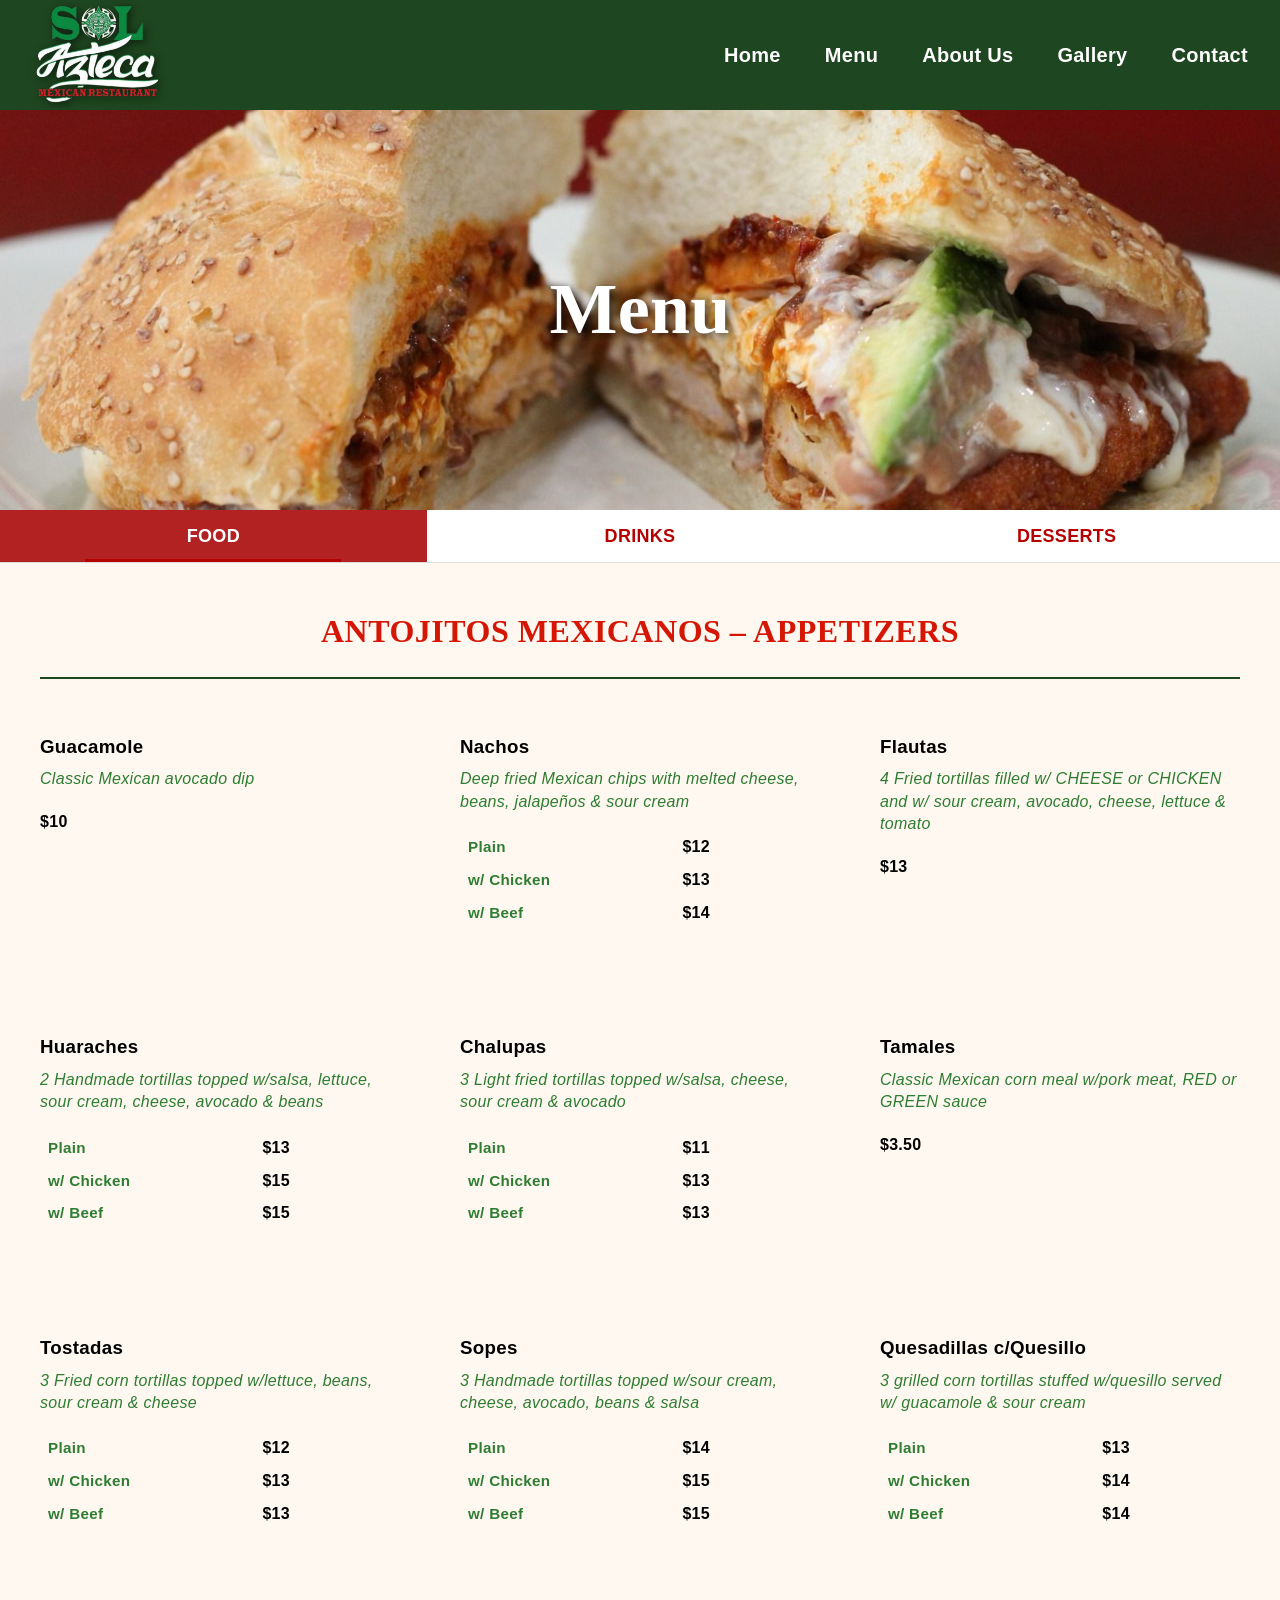
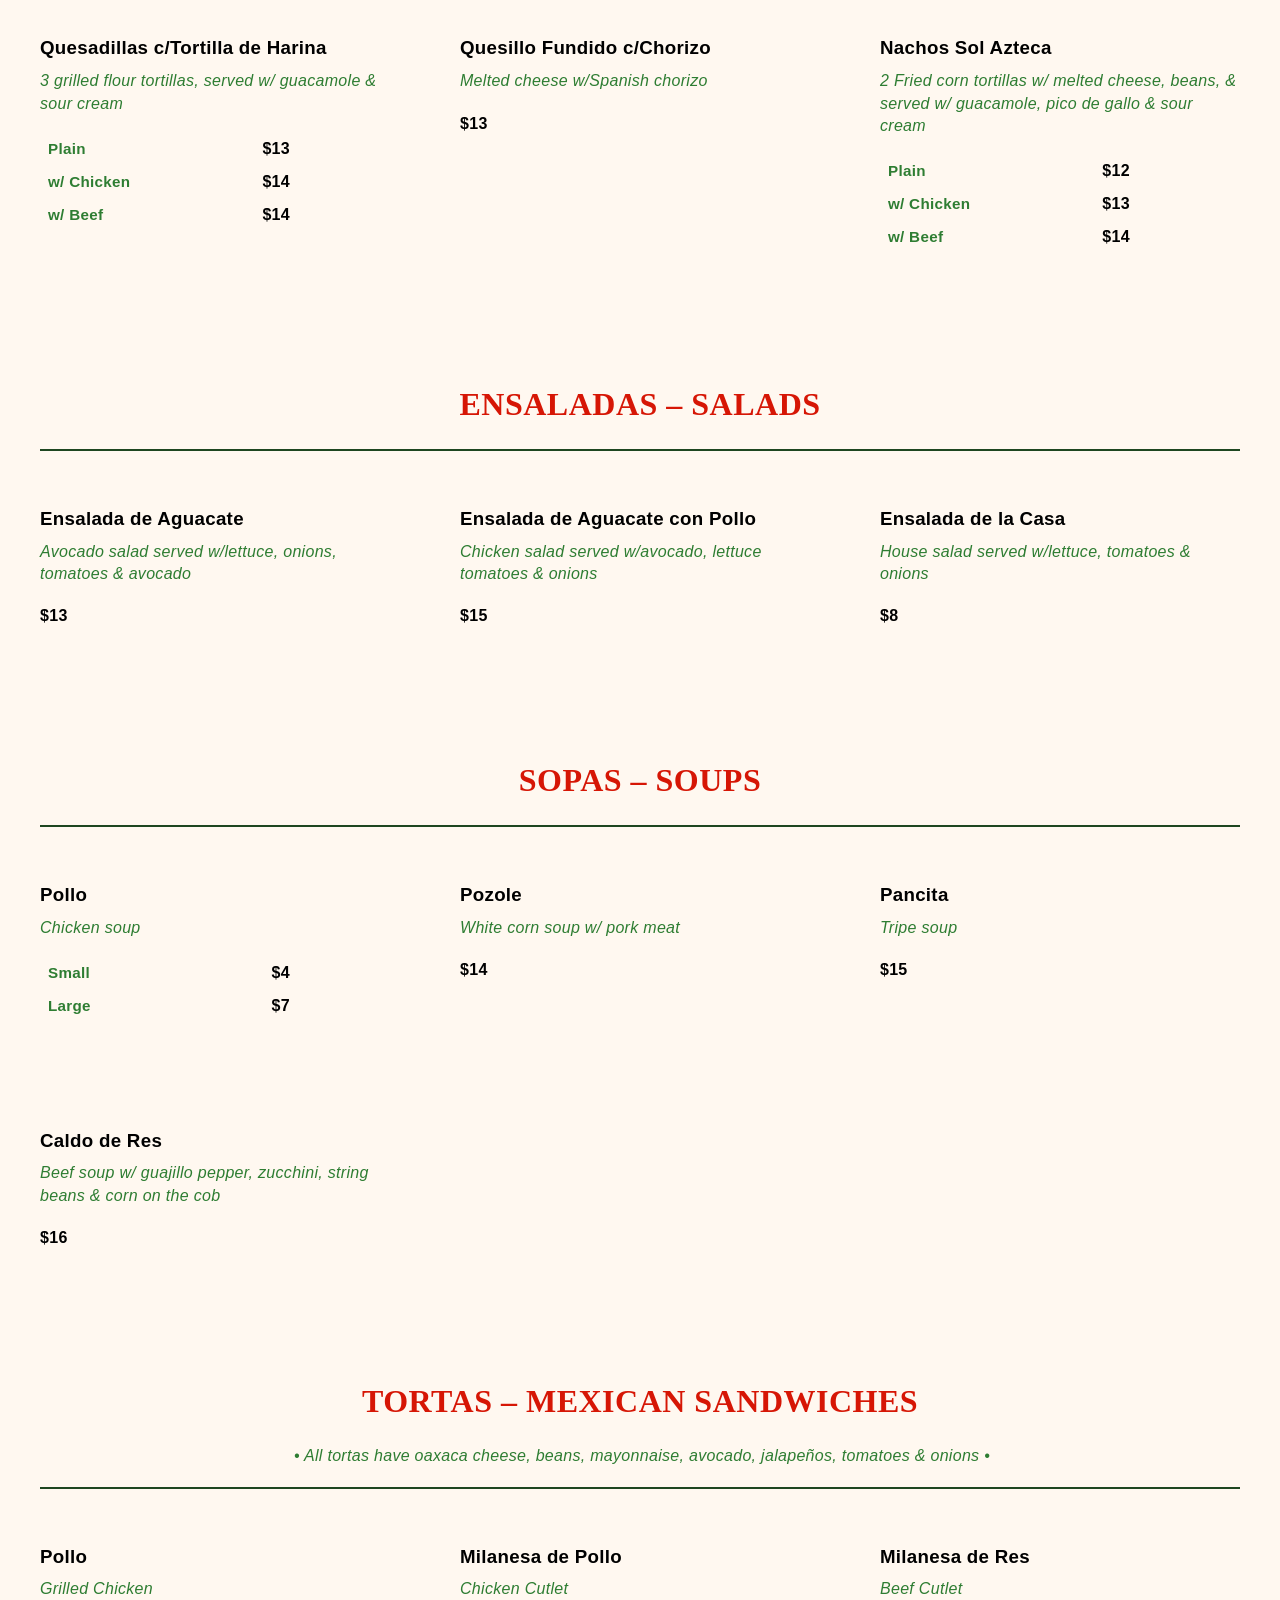
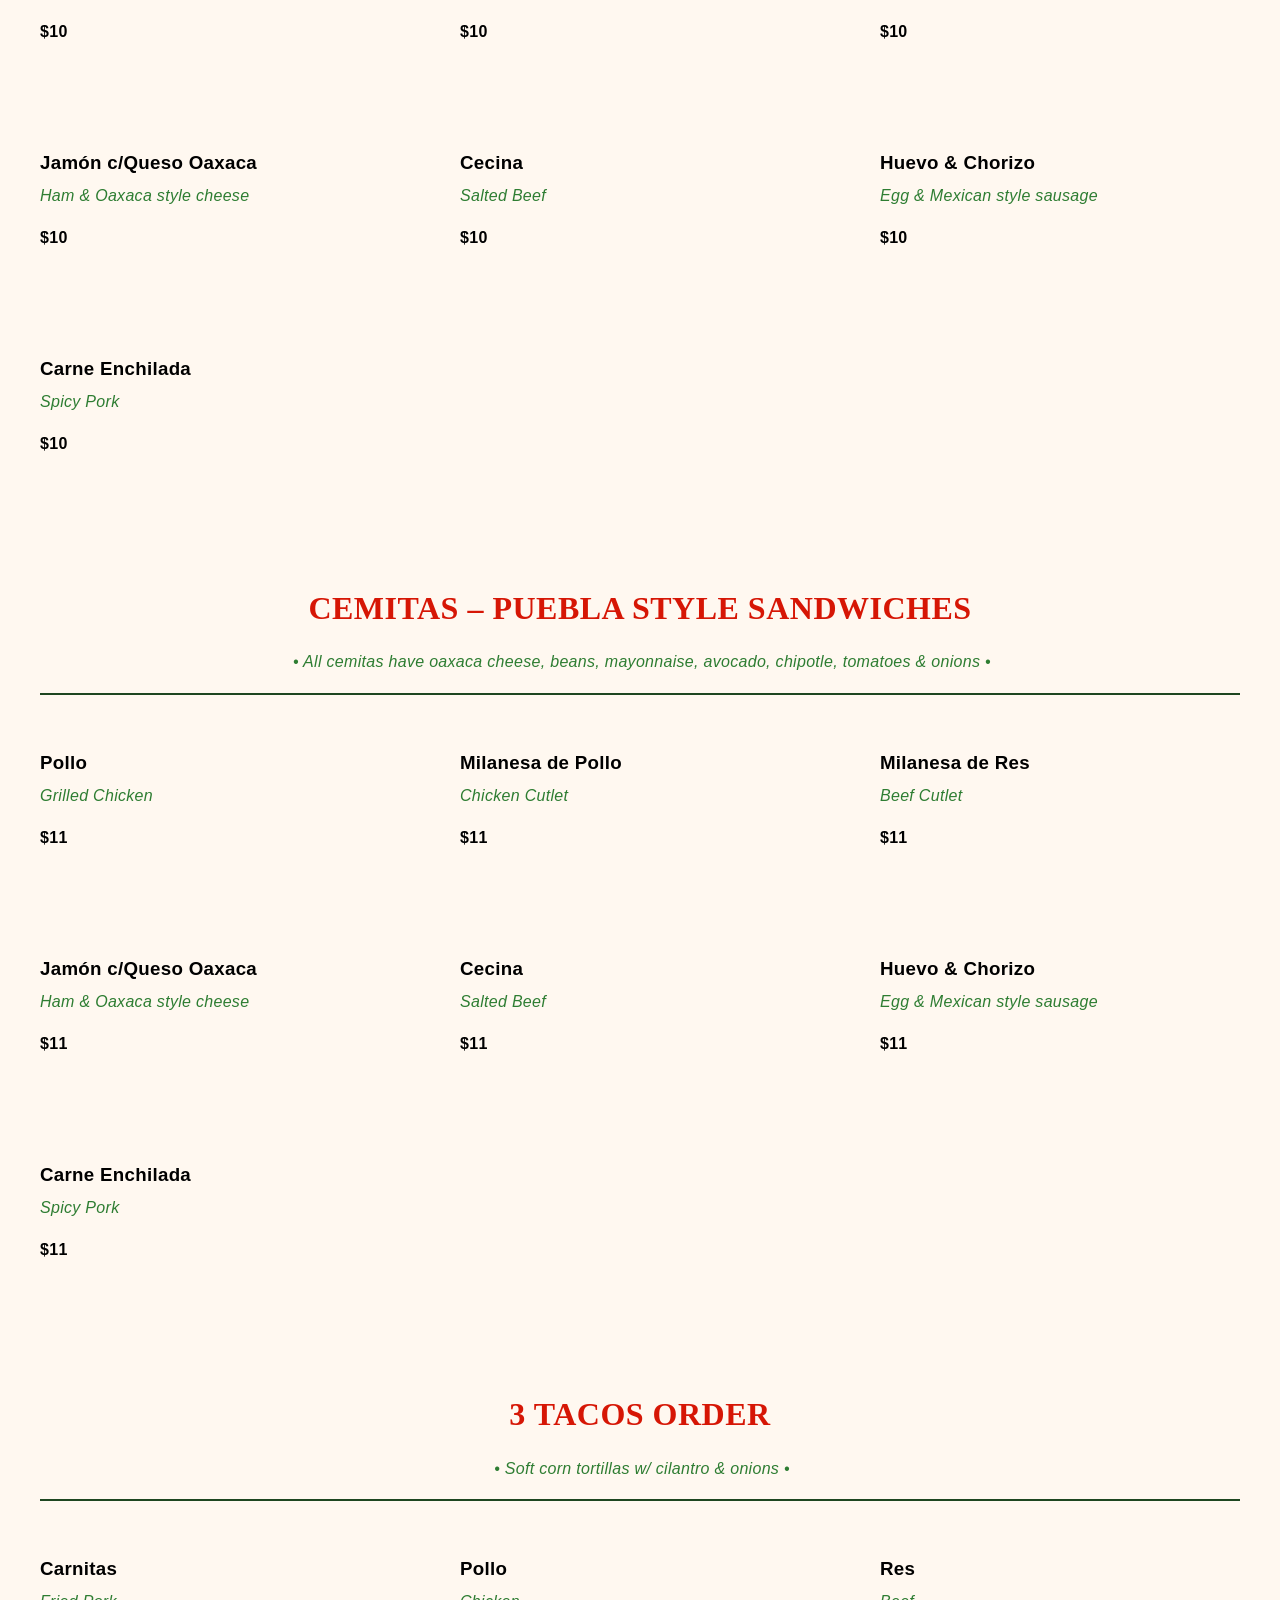
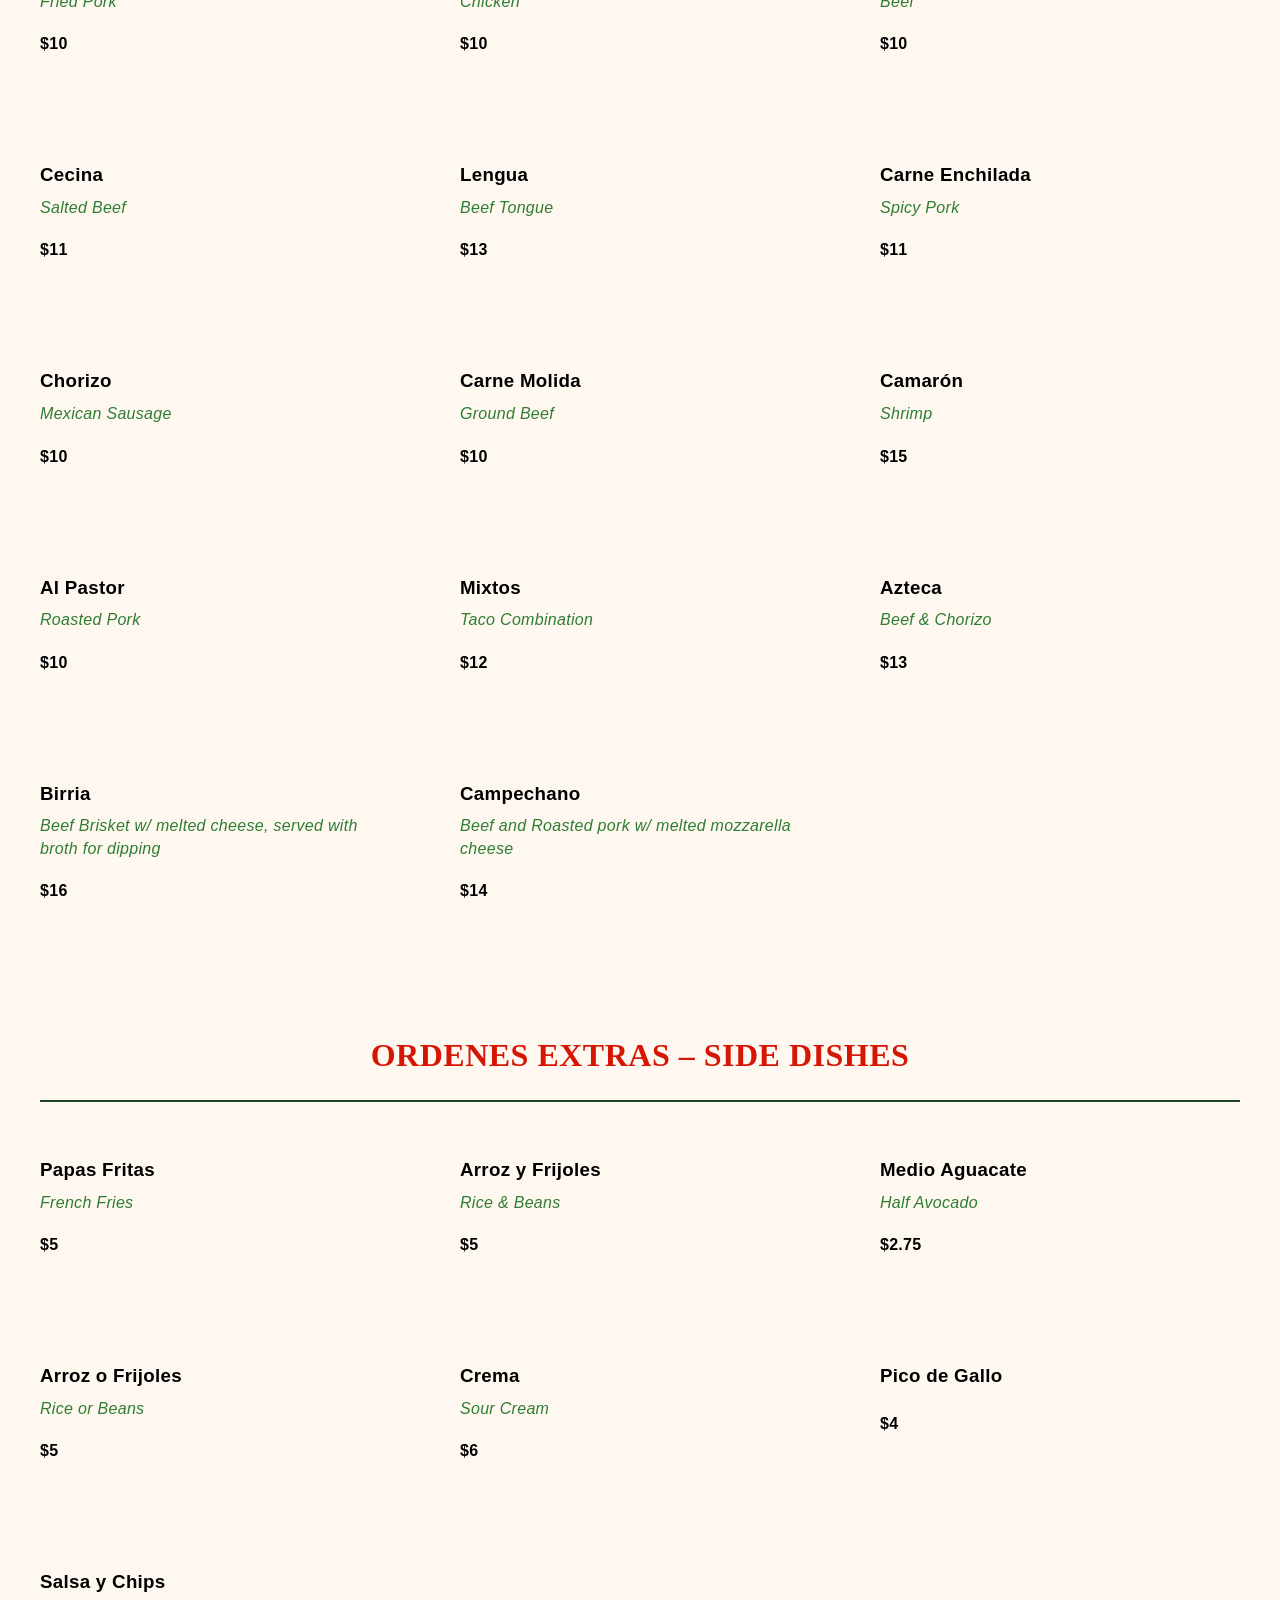
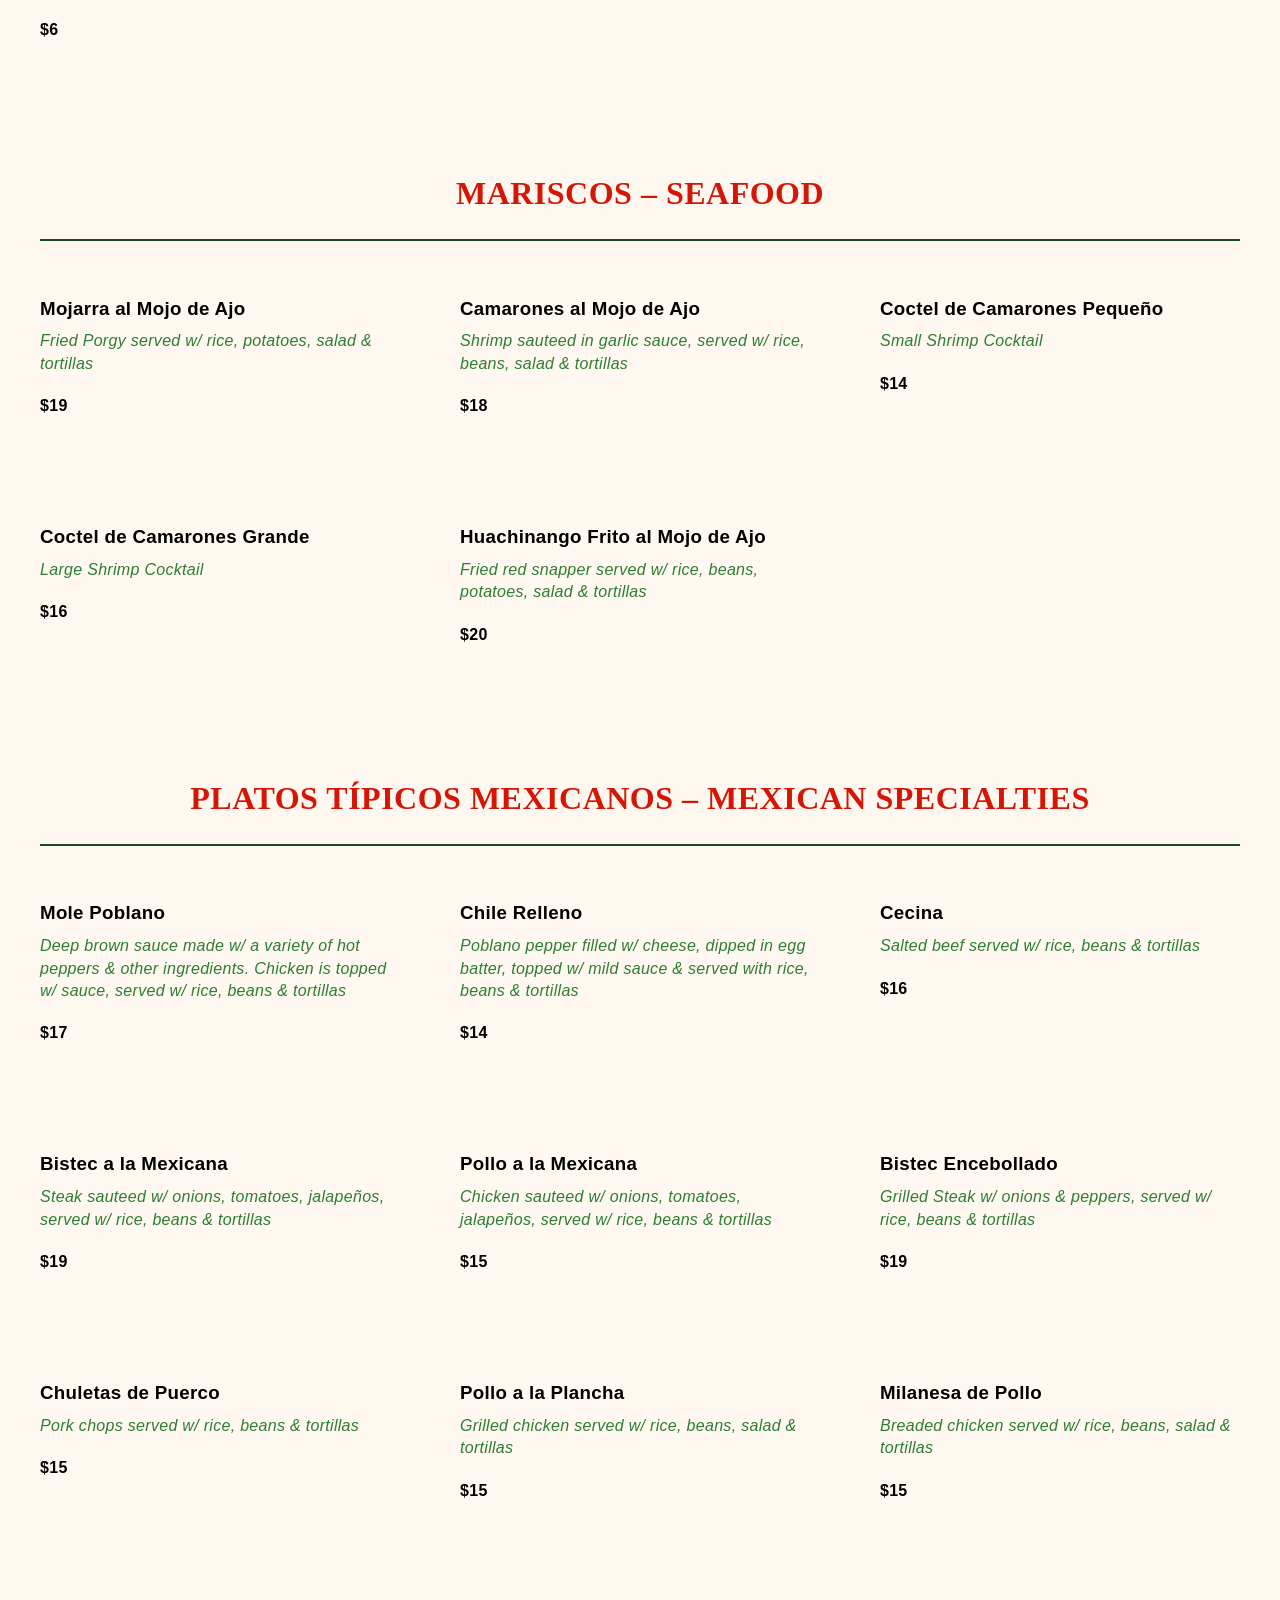
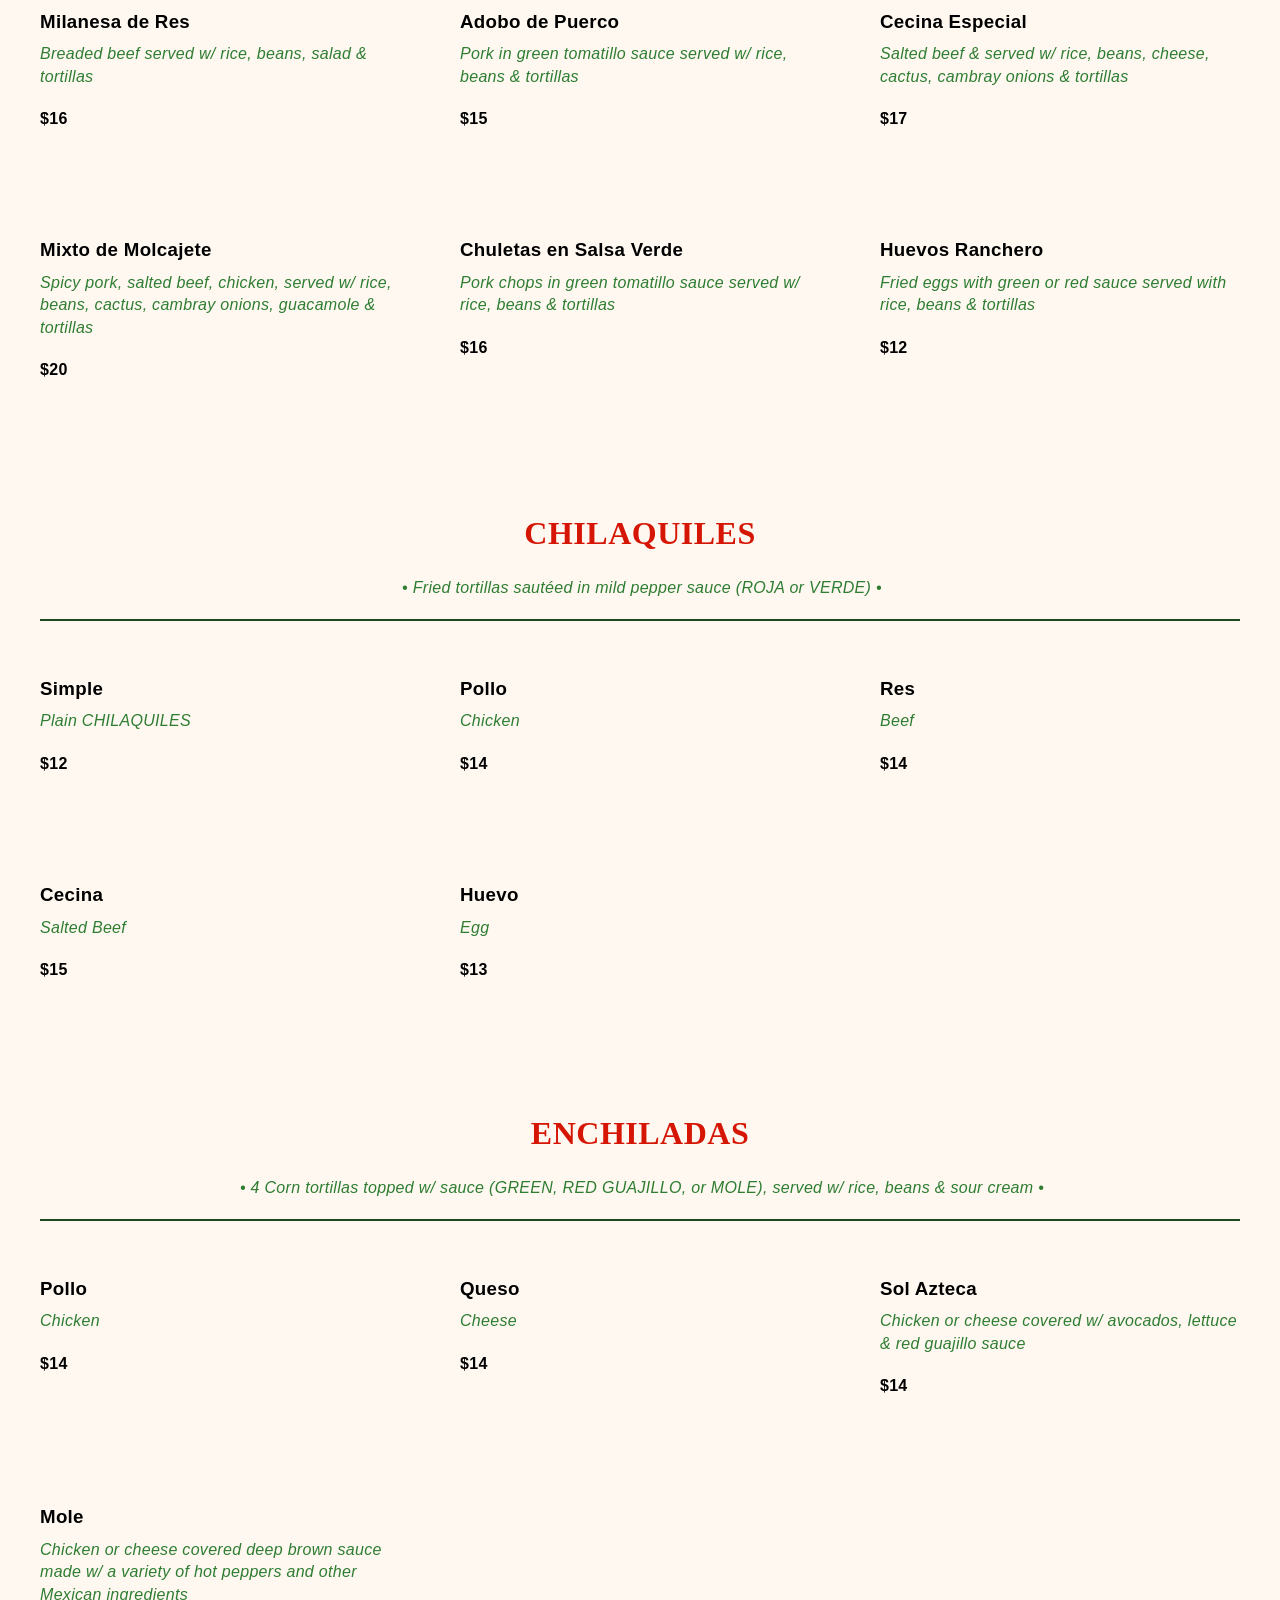
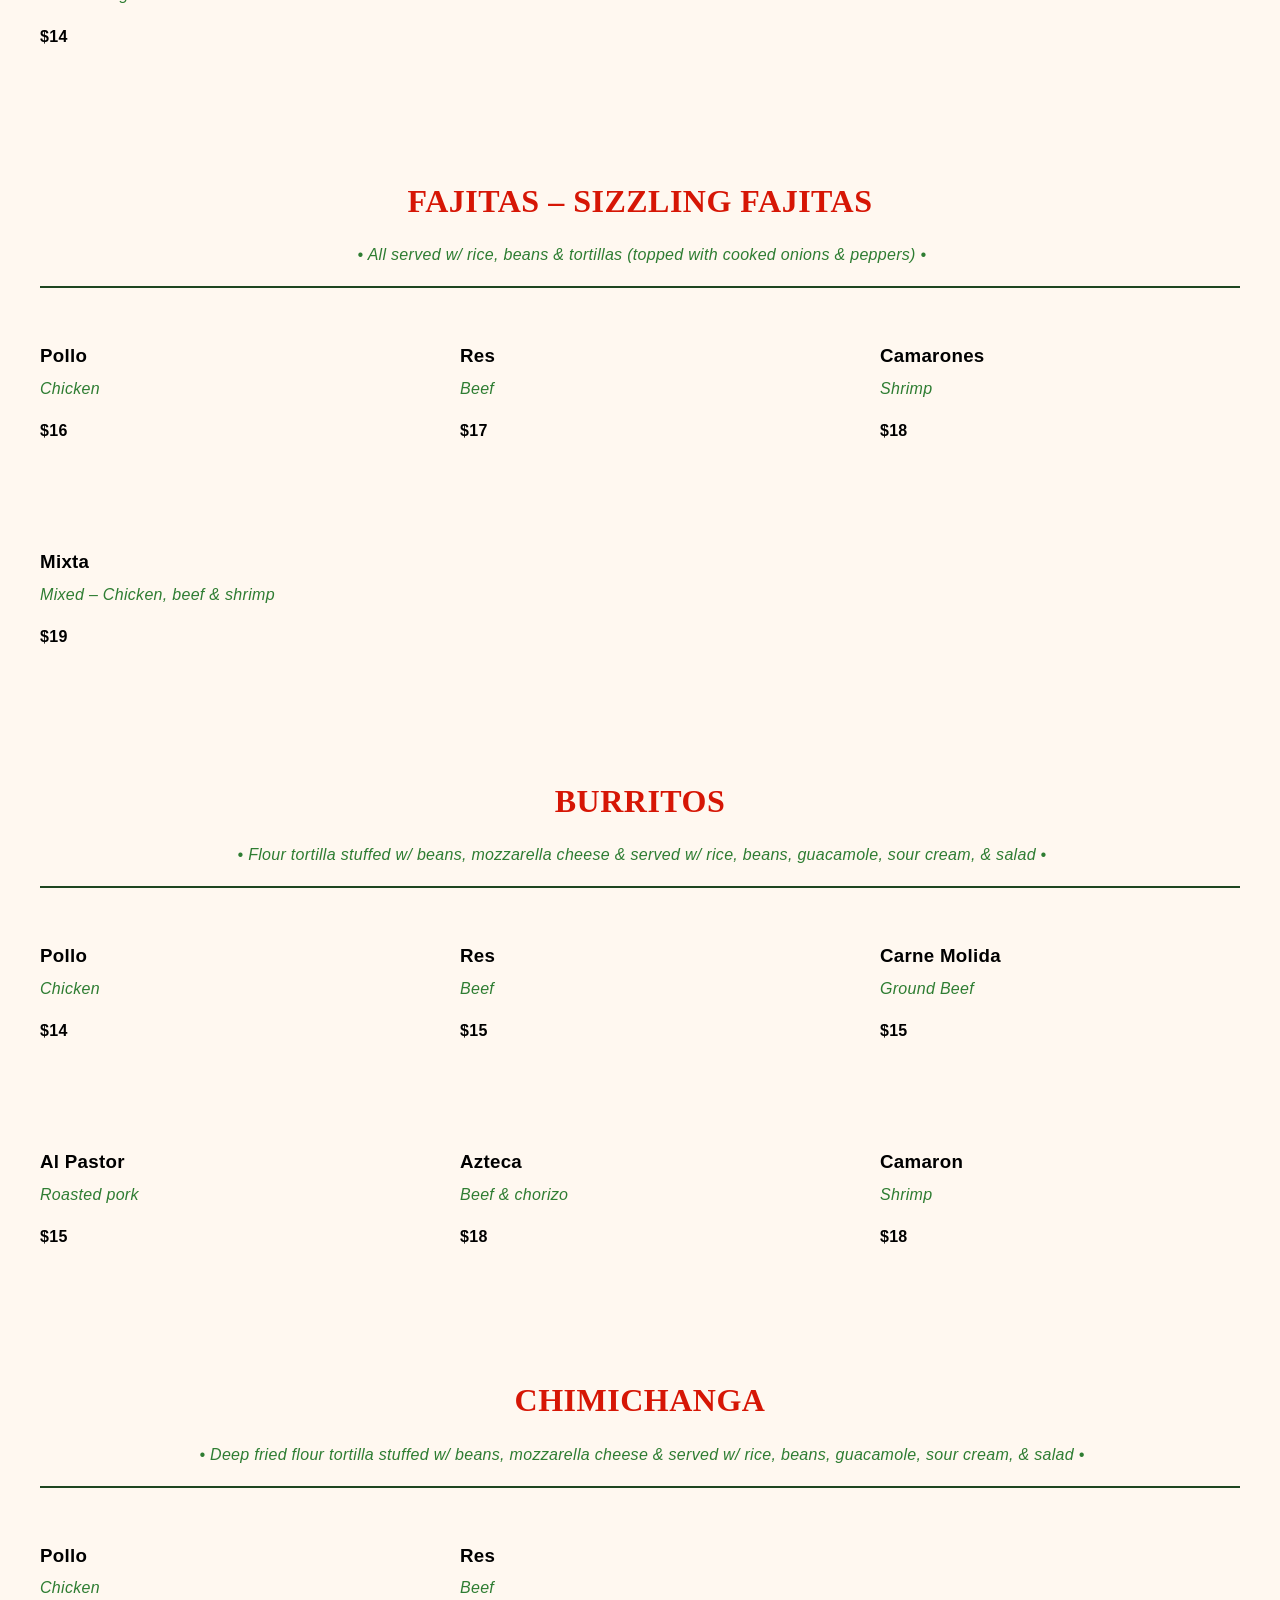
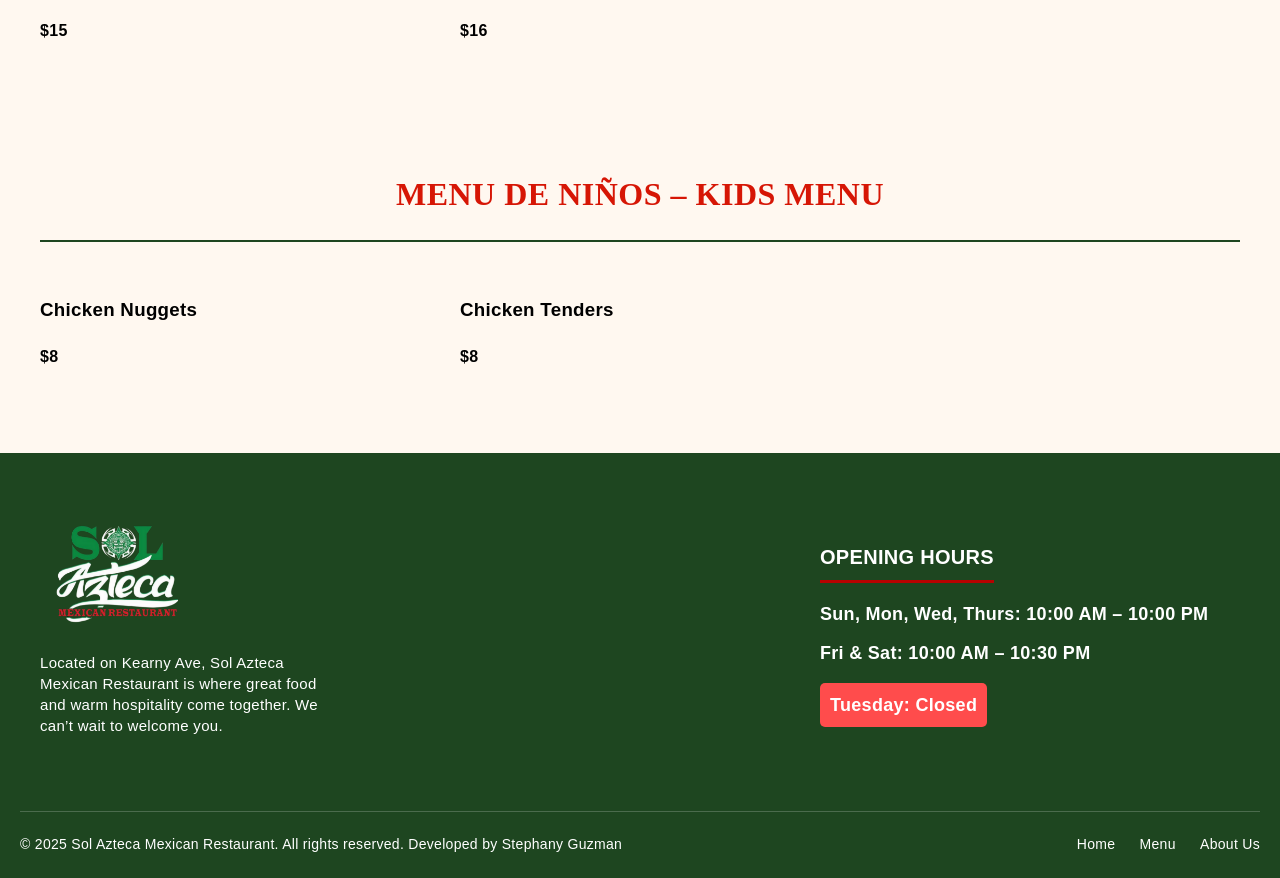
==== commit ad6eda6f: "adjust price" ====
--- a/menu.html
+++ b/menu.html
@@ -435,7 +435,7 @@
       </div>
       <div class="menu-item">
         <h3>Salsa y Chips</h3>
-        <p class="price">$16</p>
+        <p class="price">$6</p>
       </div>
     </div>
   </section>
--- a/style.css
+++ b/style.css
@@ -173,7 +173,7 @@
 
 .hero-text-container {
   position: absolute;
-  top: 50%;
+  top: 40%;
   left: 50%;
   transform: translate(-50%, -50%);
   padding: 30px 40px; 
@@ -184,8 +184,9 @@
 
 .hero-text {
   font-family: 'Playfair Display', serif;
-  font-size: 4.5rem;
-  font-weight: 600;
+  font-size: 4.7rem;
+  letter-spacing: 2px;
+  font-weight: 900;
   color: white;
   text-shadow: 3px 3px 10px rgba(0, 0, 0, 0.7);
   margin: 0;
@@ -196,13 +197,13 @@
 .view-menu-btn {
   display: inline-block;
   margin-top: 20px;
-  padding: 10px 20px;
-  background-color: #c8102e; 
+  padding: 12px 28px;
+  background-color: #8B1E1E; 
   color: white;
   font-weight: bold;
   text-decoration: none;
   border-radius: 5px;
-  font-size: 1rem;
+  font-size: 1.2rem;
   transition: background-color 0.3s ease;
 }
 
@@ -1185,4 +1186,16 @@
     bottom: 15px;
     right: 15px;
   }
-}+}
+
+@media (max-width: 480px) {
+  .hero-text {
+    font-size: 3.5rem;
+    font-weight: 900;
+    text-shadow: 0 2px 6px rgba(0, 0, 0, 0.5);
+    padding: 8px 12px;
+    border-radius: 5px;
+    display: inline-block;
+  }
+}
+
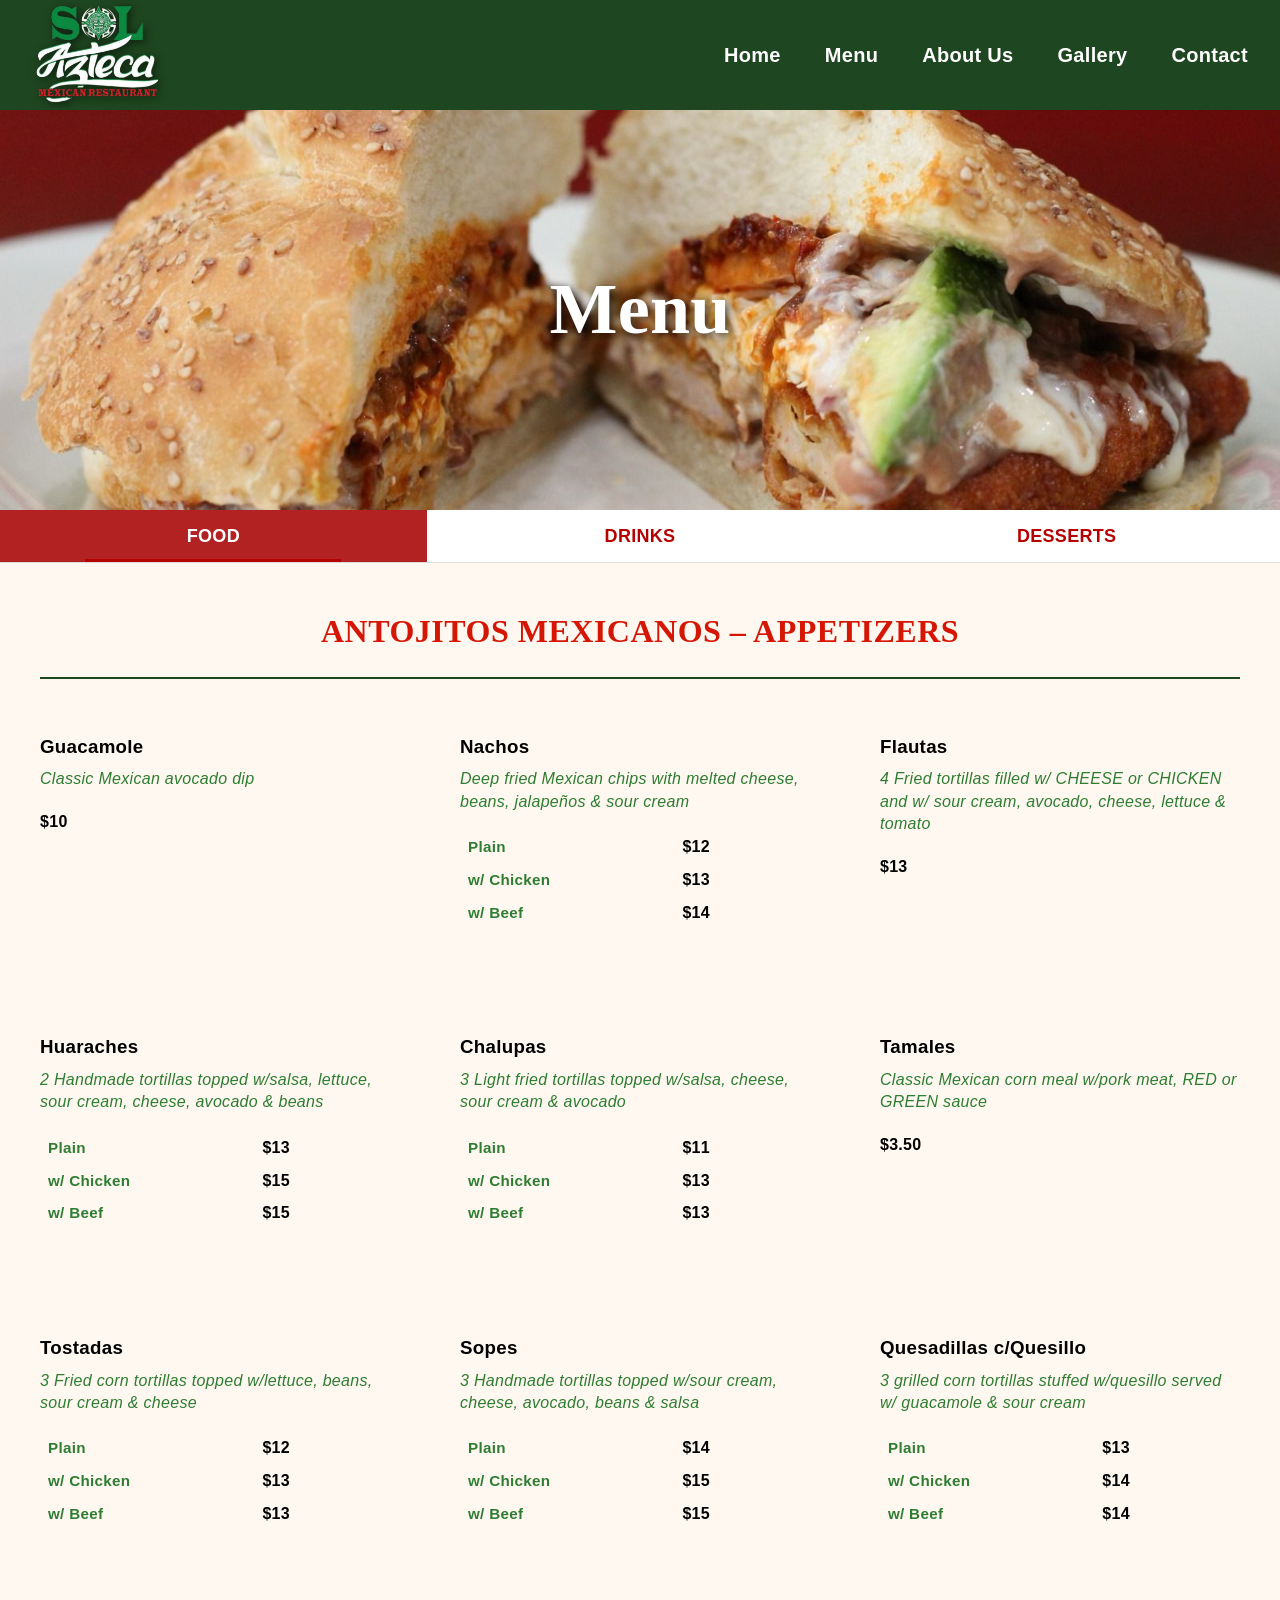
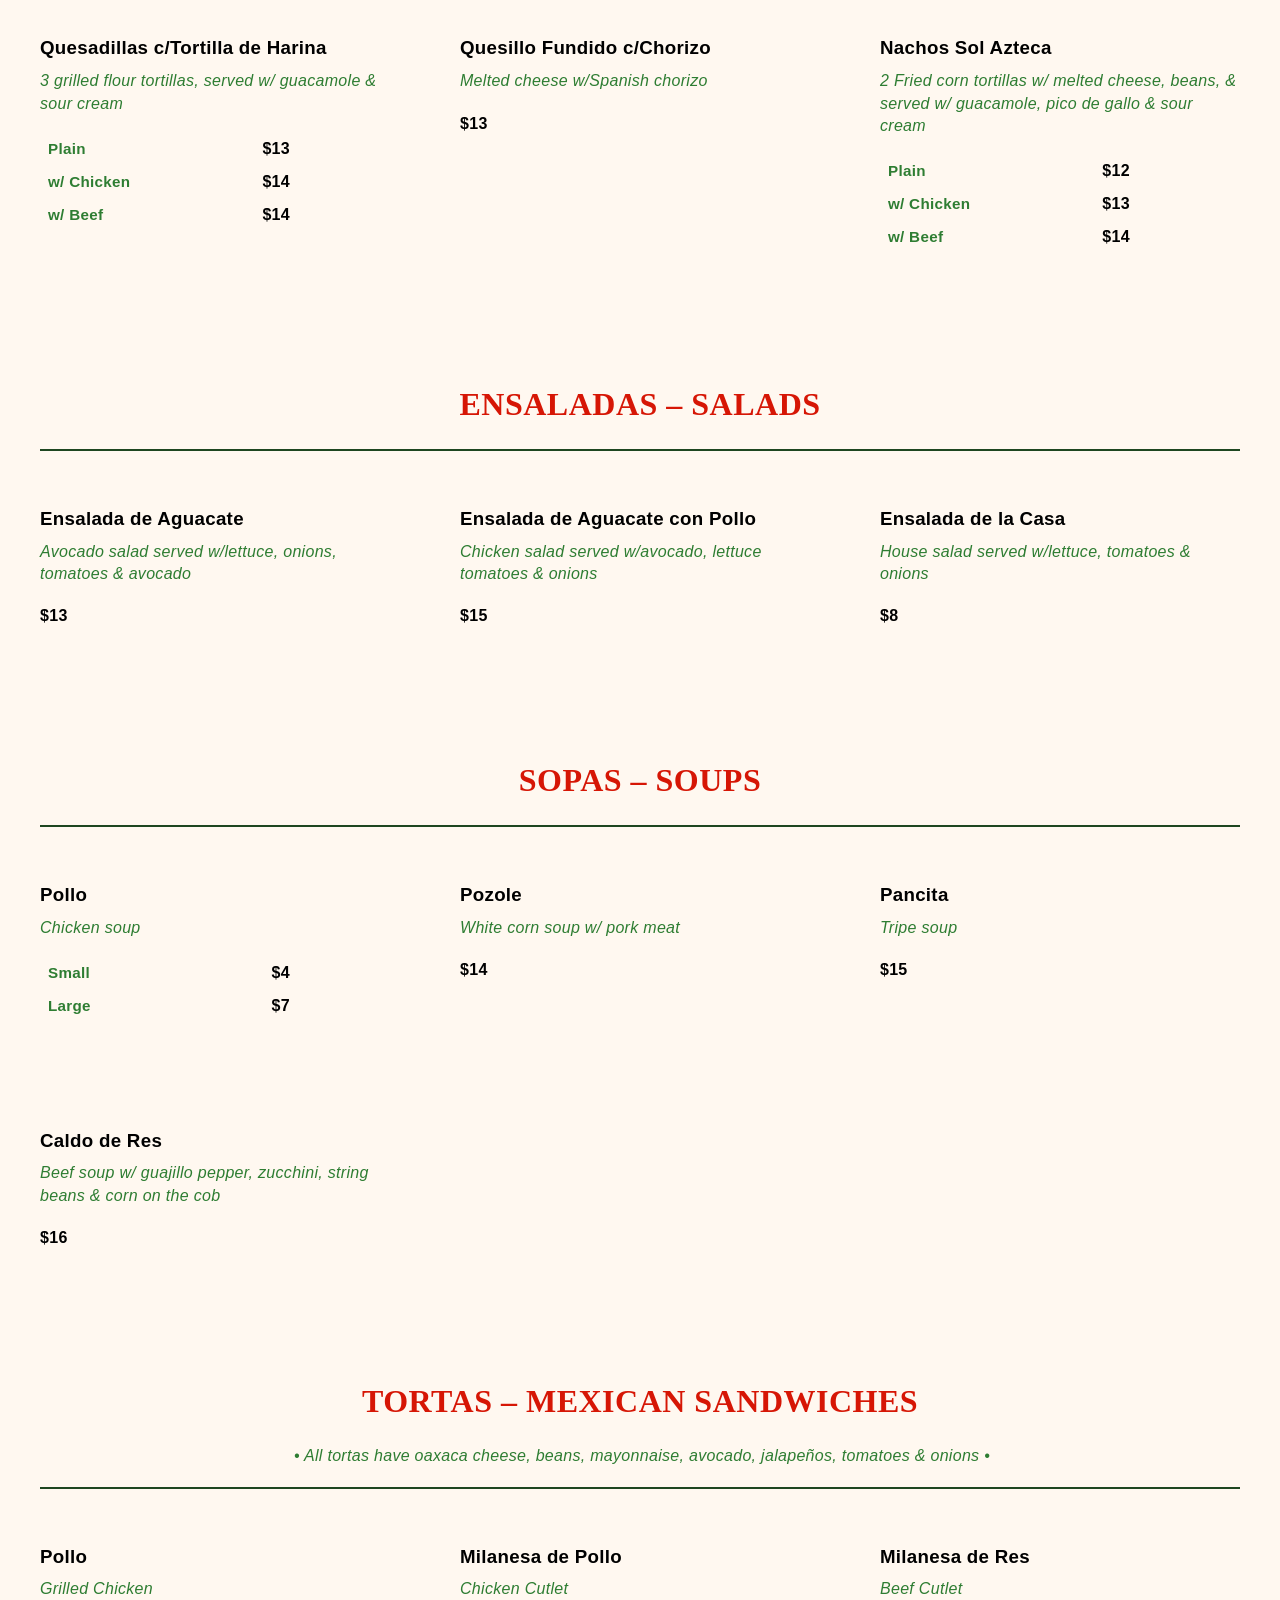
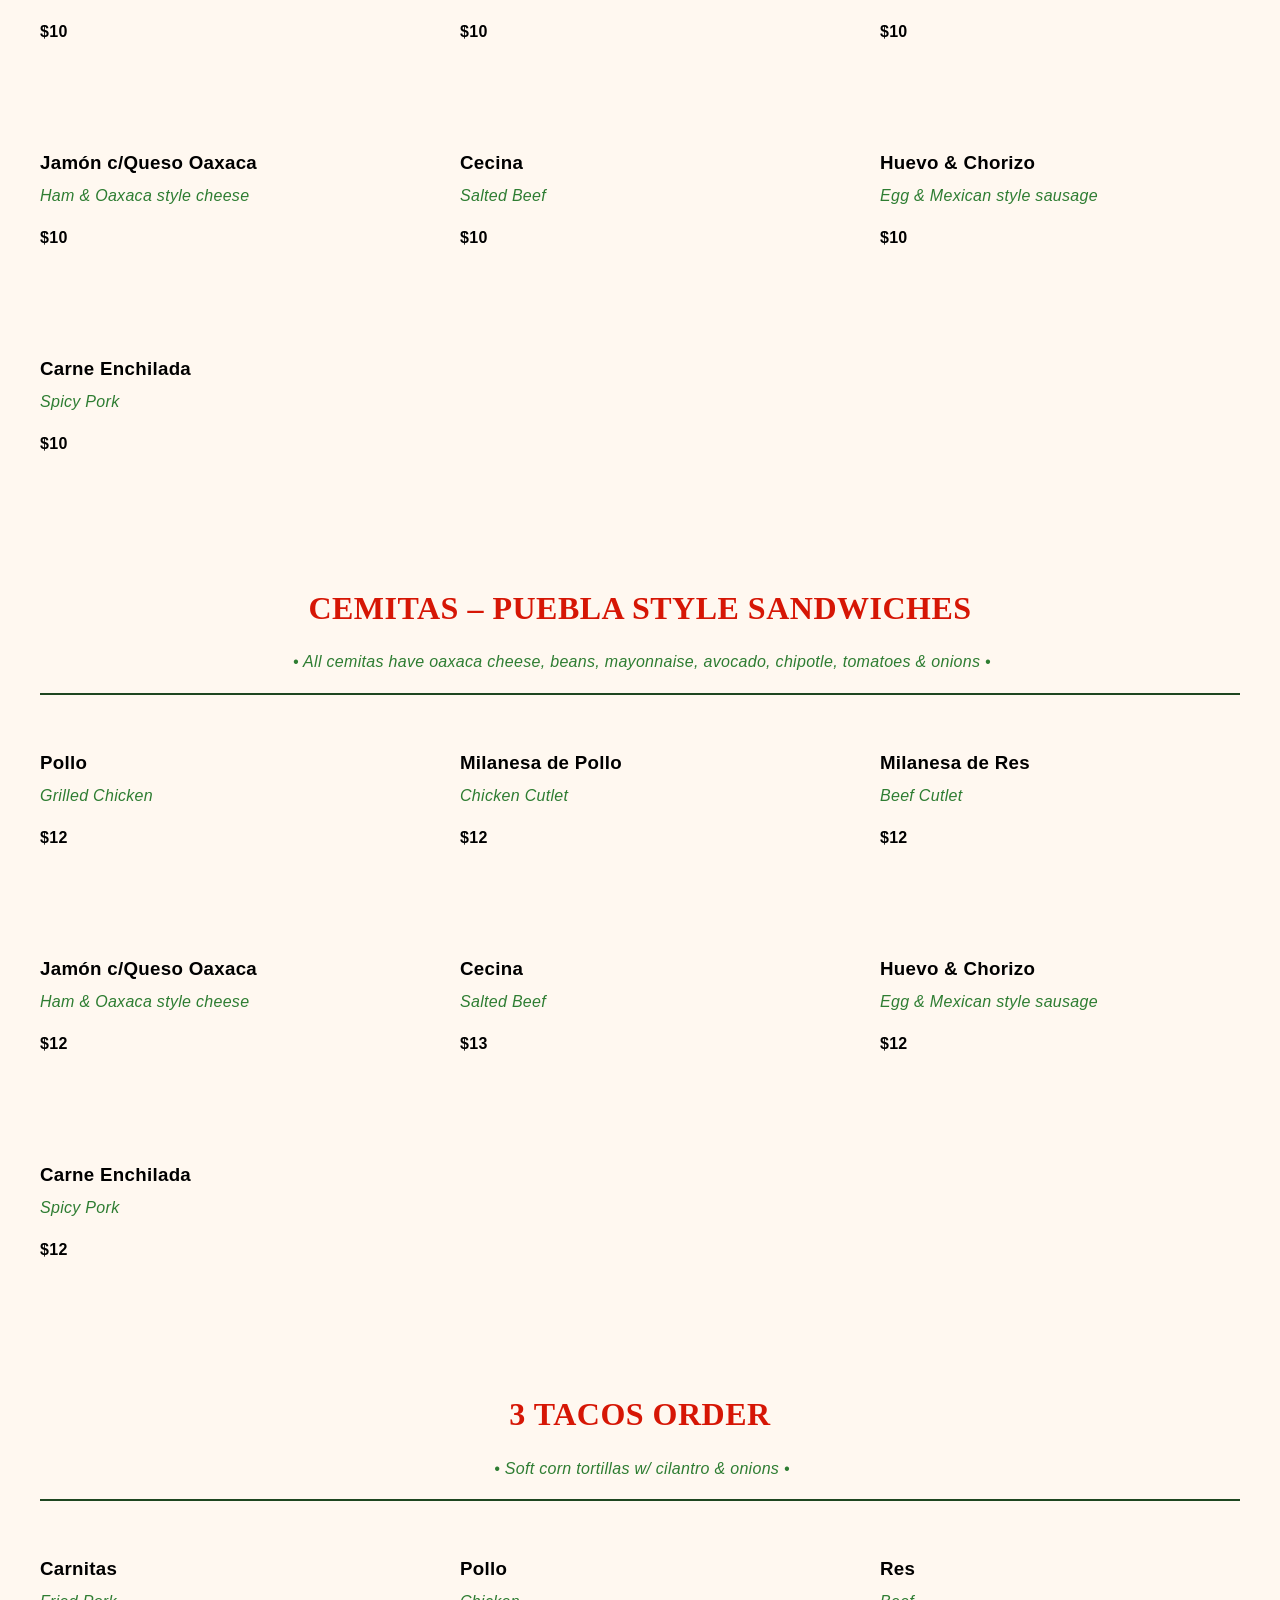
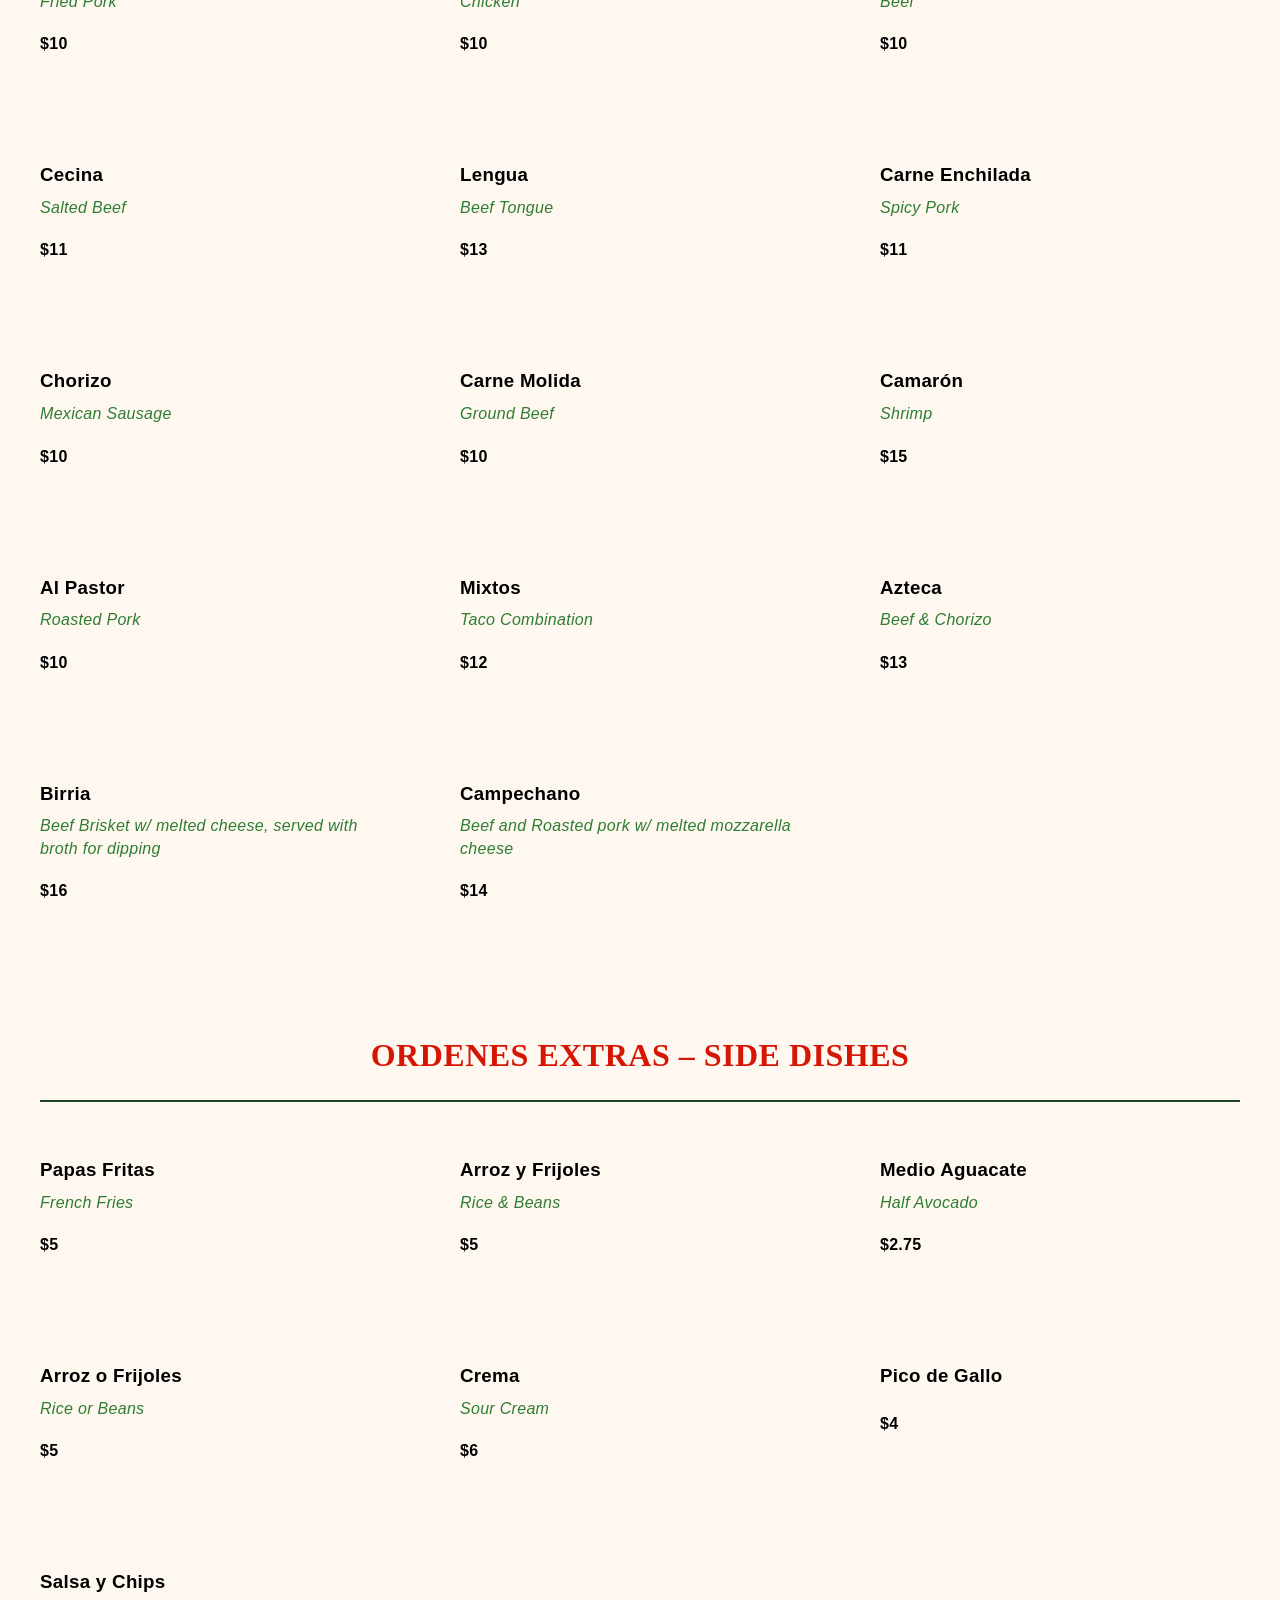
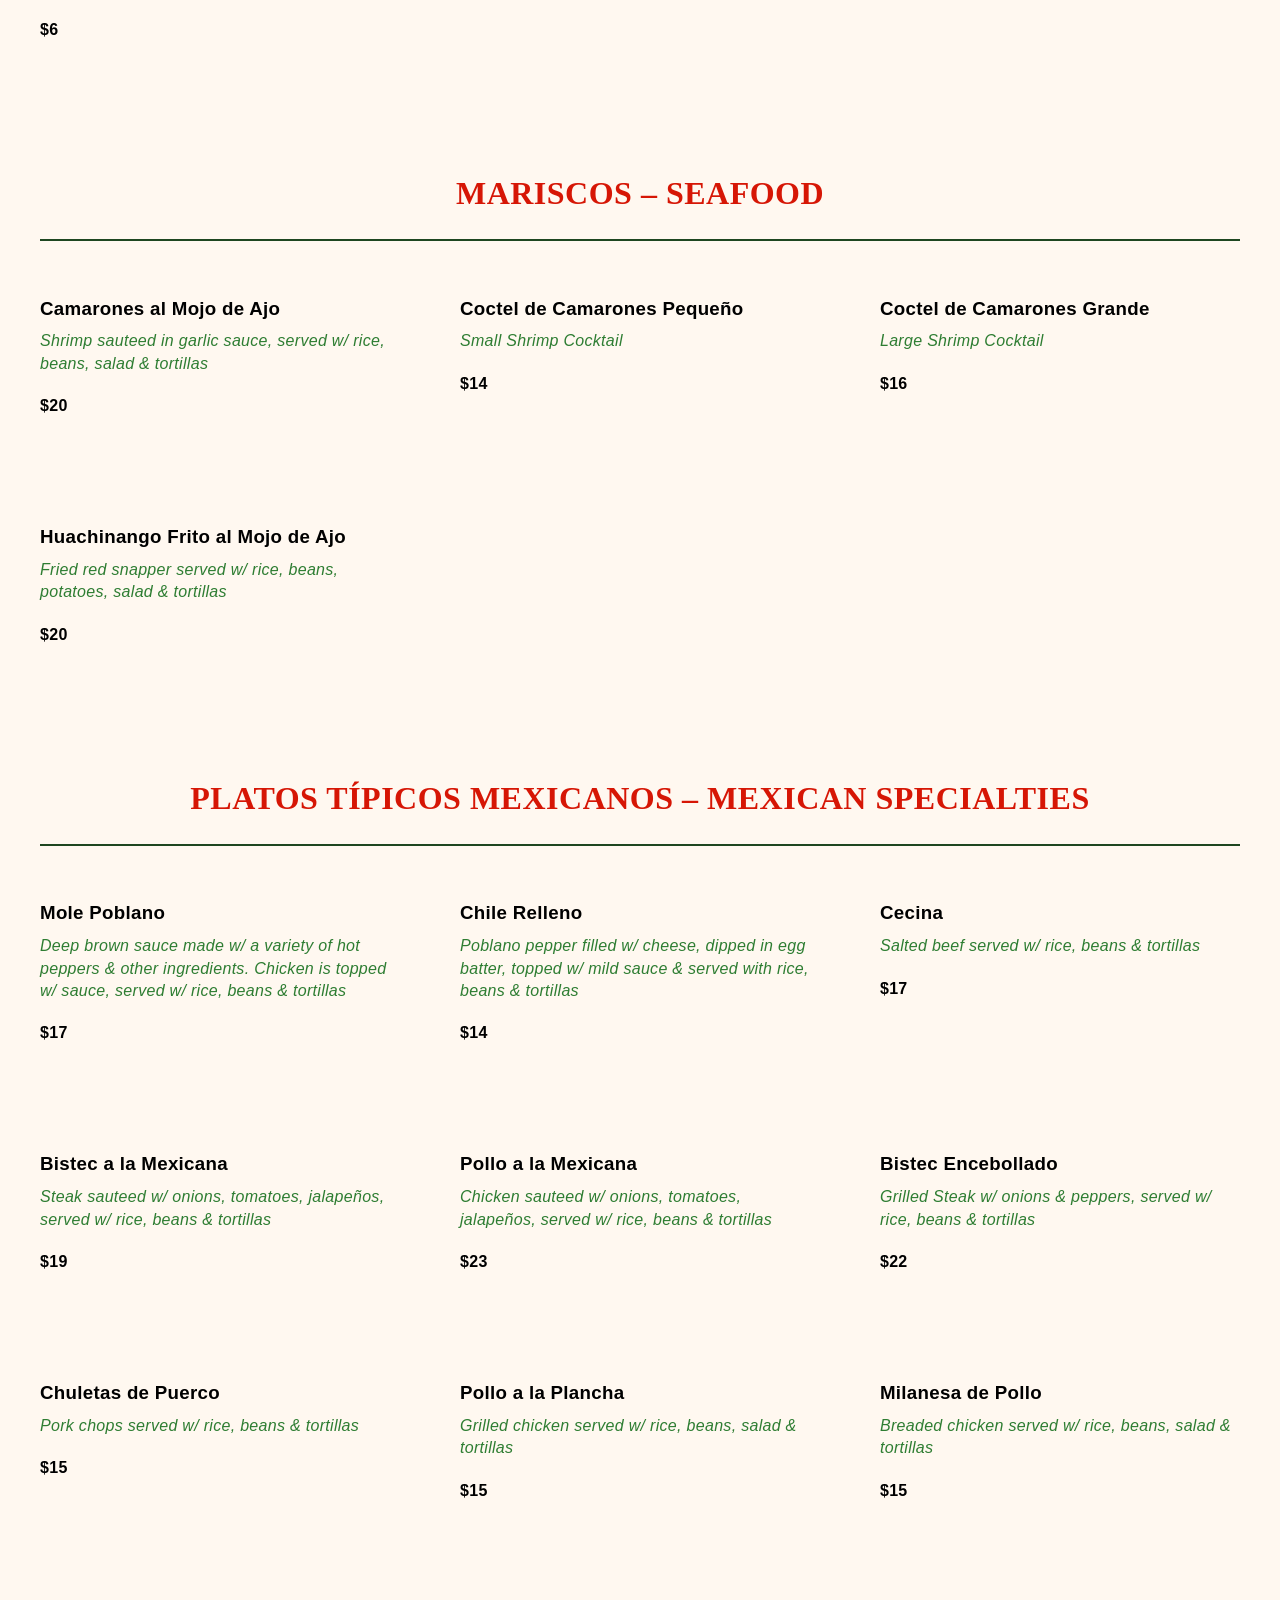
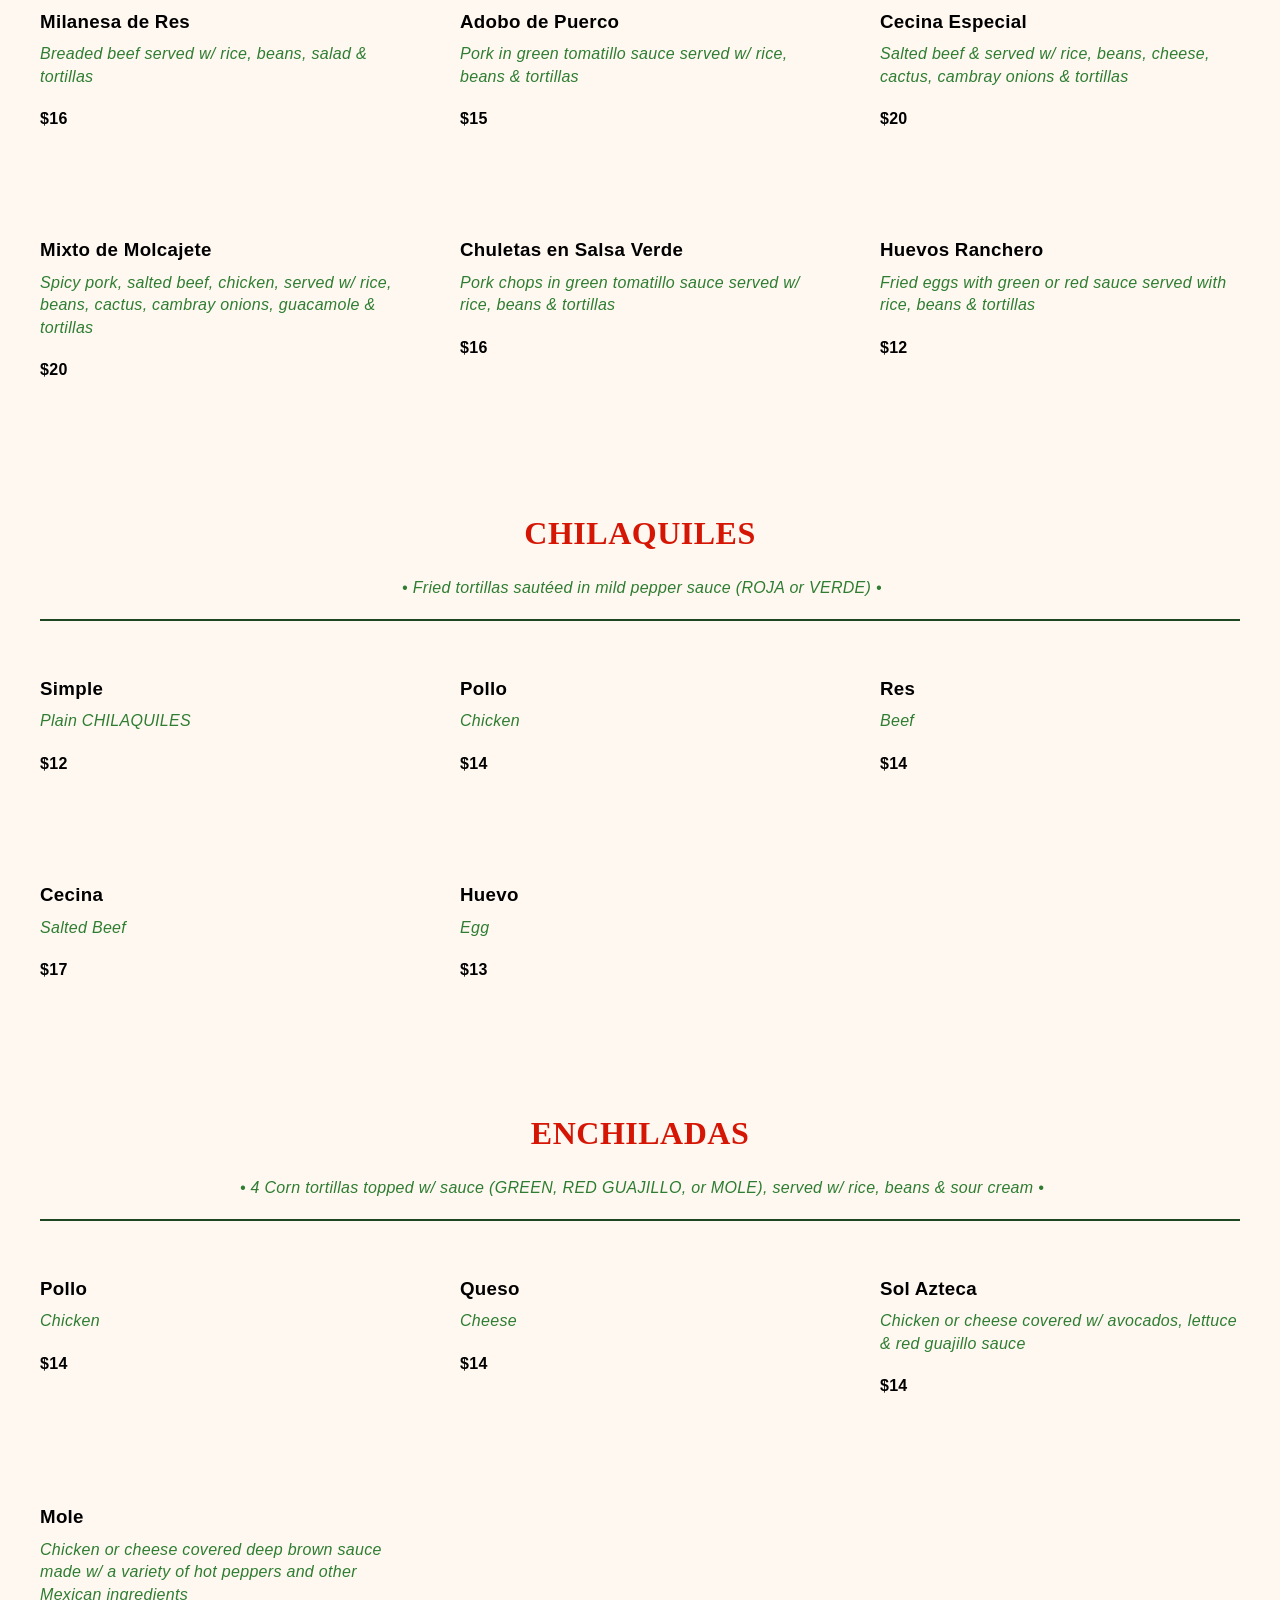
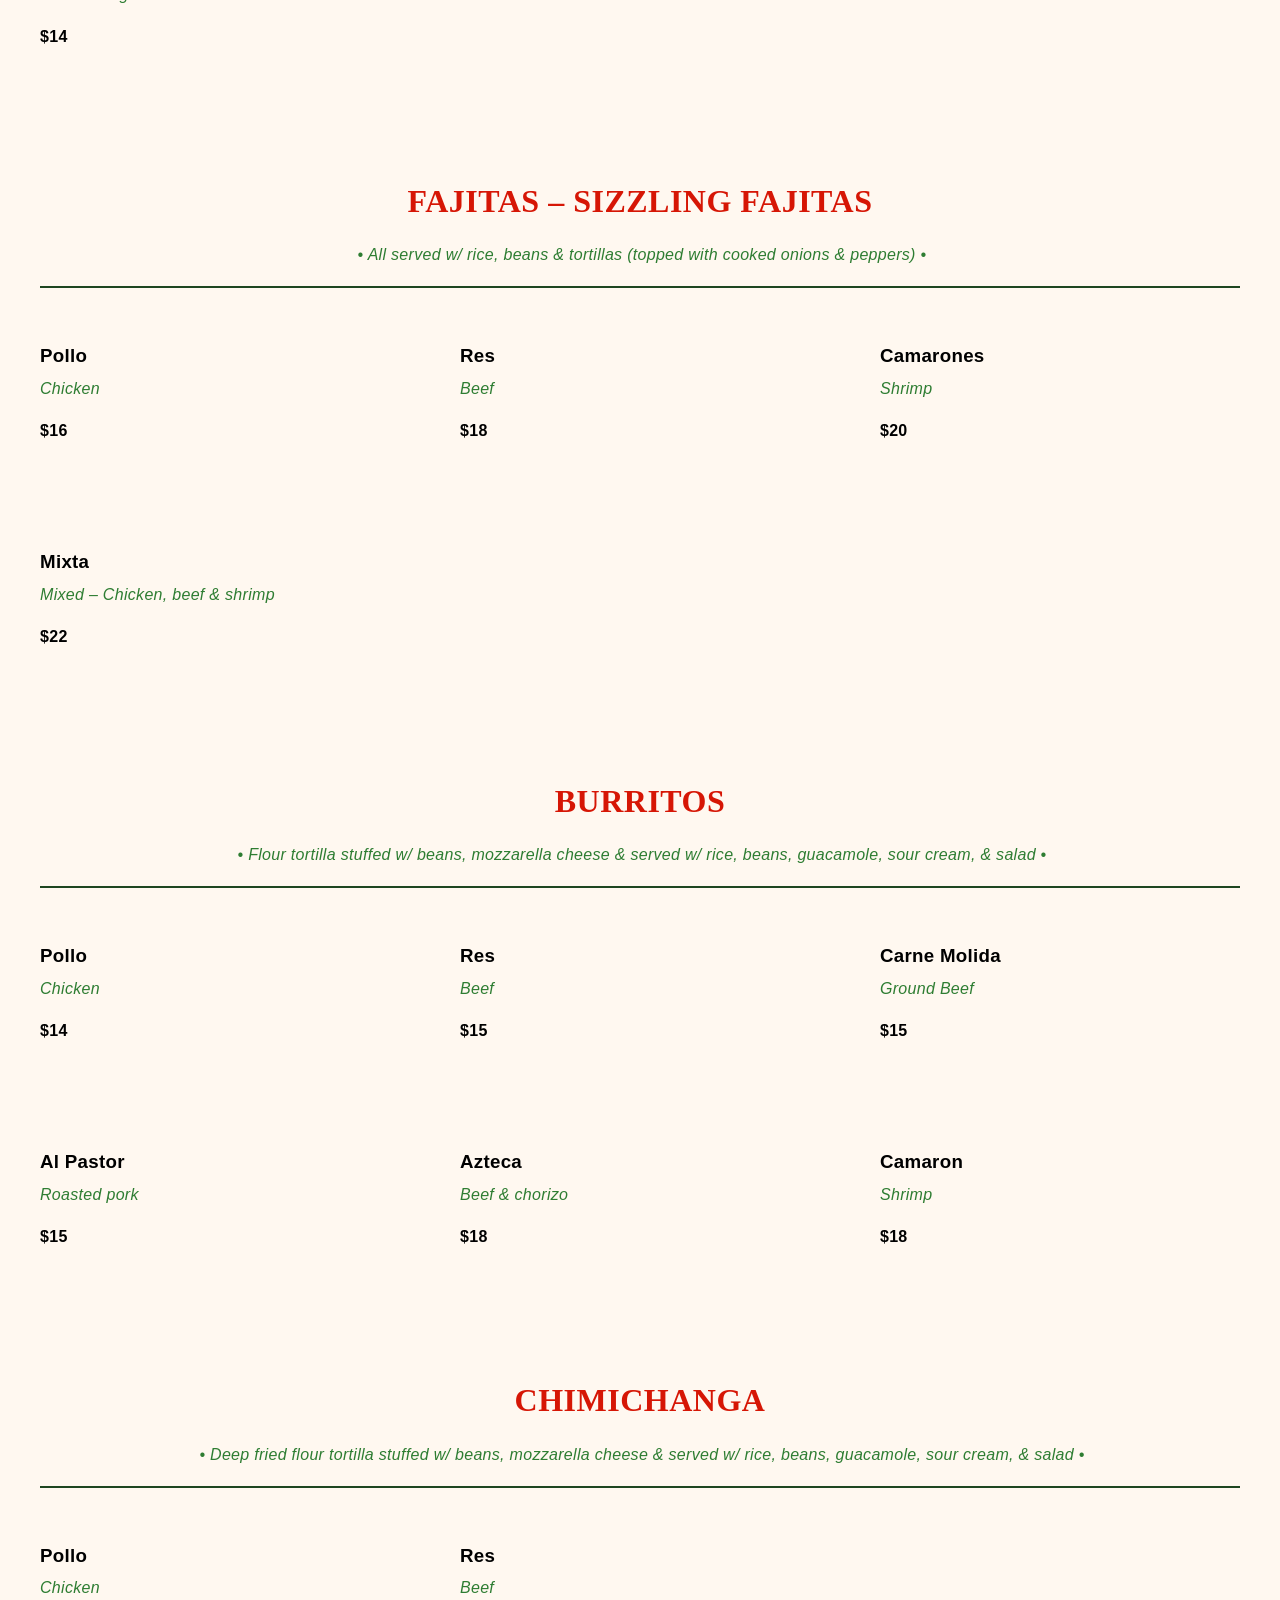
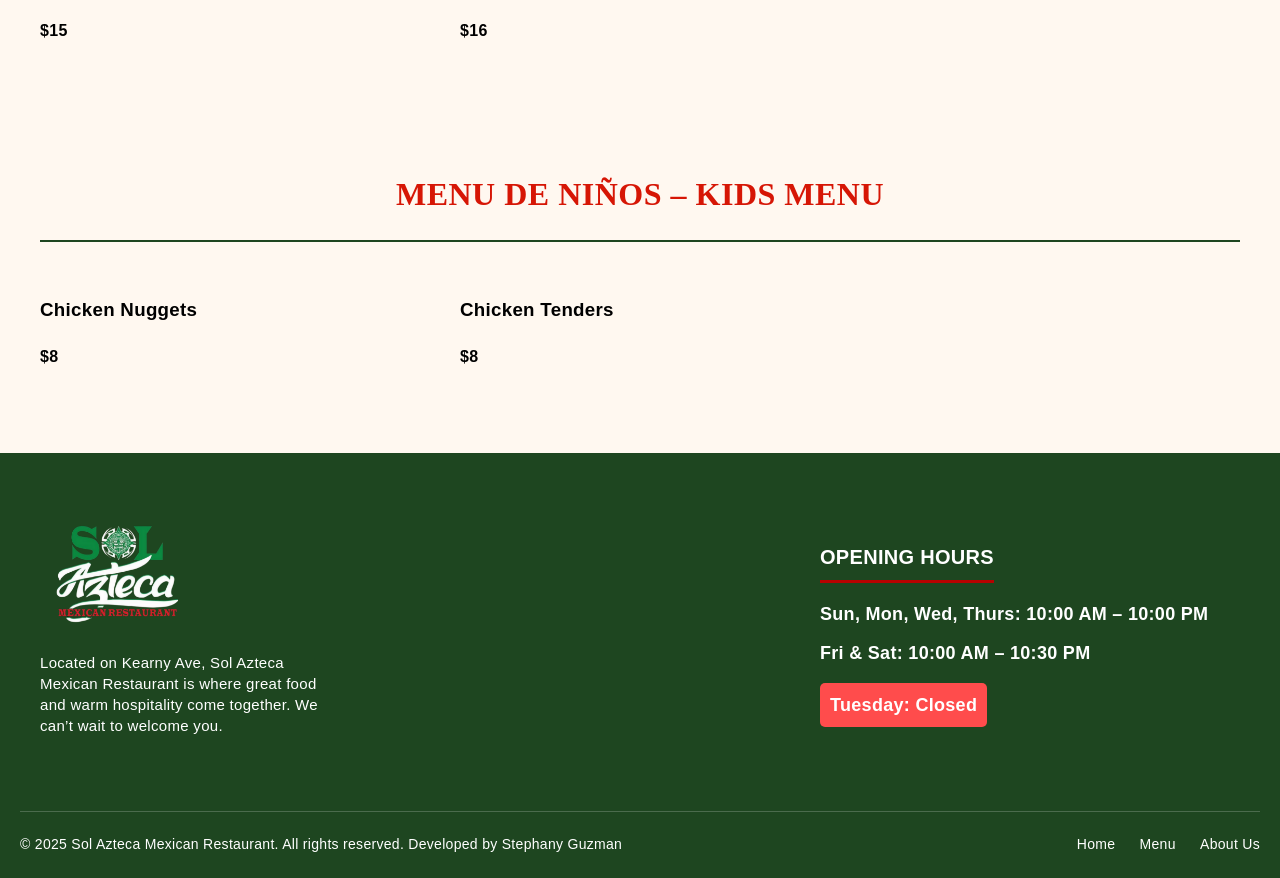
==== commit 5209bdd5: "changed menu items" ====
--- a/menu.html
+++ b/menu.html
@@ -281,22 +281,63 @@
       <div class="menu-item">
         <h3>Pollo</h3>
         <p class="description">Grilled Chicken</p>
-        <p class="price">$11</p>
+        <p class="price">$12</p>
       </div>
       <div class="menu-item">
         <h3>Milanesa de Pollo</h3>
         <p class="description">Chicken Cutlet</p>
-        <p class="price">$11</p>
+        <p class="price">$12</p>
       </div>
       <div class="menu-item">
         <h3>Milanesa de Res</h3>
         <p class="description">Beef Cutlet</p>
-        <p class="price">$11</p>
+        <p class="price">$12</p>
       </div>
       <div class="menu-item">
         <h3>Jamón c/Queso Oaxaca</h3>
         <p class="description">Ham & Oaxaca style cheese</p>
-        <p class="price">$11</p>
+        <p class="price">$12</p>
+      </div>
+      <div class="menu-item">
+        <h3>Cecina</h3>
+        <p class="description">Salted Beef</p>
+        <p class="price">$13</p>
+      </div>
+      <div class="menu-item">
+        <h3>Huevo & Chorizo</h3>
+        <p class="description">Egg & Mexican style sausage</p>
+        <p class="price">$12</p>
+      </div>
+      <div class="menu-item">
+        <h3>Carne Enchilada</h3>
+        <p class="description">Spicy Pork</p>
+        <p class="price">$12</p>
+      </div>
+    </div>
+  </section>
+
+  <!-- 3 Tacos Order -->
+  <section class="menu-category">
+    <h2 class="section-title">3 TACOS ORDER</h2>
+    <p class="section-note">• Soft corn tortillas w/ cilantro & onions •</p>
+    <div class="section-lines">
+      <div class="green-line"></div>
+    </div>
+    <div class="menu-items">
+      <div class="menu-item">
+        <h3>Carnitas</h3>
+        <p class="description">Fried Pork</p>
+        <p class="price">$10</p>
+      </div>
+      <div class="menu-item">
+        <h3>Pollo</h3>
+        <p class="description">Chicken</p>
+        <p class="price">$10</p>
+      </div>
+      <div class="menu-item">
+        <h3>Res</h3>
+        <p class="description">Beef</p>
+        <p class="price">$10</p>
       </div>
       <div class="menu-item">
         <h3>Cecina</h3>
@@ -304,56 +345,15 @@
         <p class="price">$11</p>
       </div>
       <div class="menu-item">
-        <h3>Huevo & Chorizo</h3>
-        <p class="description">Egg & Mexican style sausage</p>
-        <p class="price">$11</p>
+        <h3>Lengua</h3>
+        <p class="description">Beef Tongue</p>
+        <p class="price">$13</p>
       </div>
       <div class="menu-item">
         <h3>Carne Enchilada</h3>
         <p class="description">Spicy Pork</p>
         <p class="price">$11</p>
       </div>
-    </div>
-  </section>
-
-  <!-- 3 Tacos Order -->
-  <section class="menu-category">
-    <h2 class="section-title">3 TACOS ORDER</h2>
-    <p class="section-note">• Soft corn tortillas w/ cilantro & onions •</p>
-    <div class="section-lines">
-      <div class="green-line"></div>
-    </div>
-    <div class="menu-items">
-      <div class="menu-item">
-        <h3>Carnitas</h3>
-        <p class="description">Fried Pork</p>
-        <p class="price">$10</p>
-      </div>
-      <div class="menu-item">
-        <h3>Pollo</h3>
-        <p class="description">Chicken</p>
-        <p class="price">$10</p>
-      </div>
-      <div class="menu-item">
-        <h3>Res</h3>
-        <p class="description">Beef</p>
-        <p class="price">$10</p>
-      </div>
-      <div class="menu-item">
-        <h3>Cecina</h3>
-        <p class="description">Salted Beef</p>
-        <p class="price">$11</p>
-      </div>
-      <div class="menu-item">
-        <h3>Lengua</h3>
-        <p class="description">Beef Tongue</p>
-        <p class="price">$13</p>
-      </div>
-      <div class="menu-item">
-        <h3>Carne Enchilada</h3>
-        <p class="description">Spicy Pork</p>
-        <p class="price">$11</p>
-      </div>
       <div class="menu-item">
         <h3>Chorizo</h3>
         <p class="description">Mexican Sausage</p>
@@ -448,14 +448,9 @@
     </div>
     <div class="menu-items">
       <div class="menu-item">
-        <h3>Mojarra al Mojo de Ajo</h3>
-        <p class="description">Fried Porgy served w/ rice, potatoes, salad & tortillas</p>
-        <p class="price">$19</p>
-      </div>
-      <div class="menu-item">
         <h3>Camarones al Mojo de Ajo</h3>
         <p class="description">Shrimp sauteed in garlic sauce, served w/ rice, beans, salad & tortillas</p>
-        <p class="price">$18</p>
+        <p class="price">$20</p>
       </div>
       <div class="menu-item">
         <h3>Coctel de Camarones Pequeño</h3>
@@ -495,7 +490,7 @@
       <div class="menu-item">
         <h3>Cecina</h3>
         <p class="description">Salted beef served w/ rice, beans & tortillas</p>
-        <p class="price">$16</p>
+        <p class="price">$17</p>
       </div>
       <div class="menu-item">
         <h3>Bistec a la Mexicana</h3>
@@ -505,12 +500,12 @@
       <div class="menu-item">
         <h3>Pollo a la Mexicana</h3>
         <p class="description">Chicken sauteed w/ onions, tomatoes, jalapeños, served w/ rice, beans & tortillas</p>
-        <p class="price">$15</p>
+        <p class="price">$23</p>
       </div>
       <div class="menu-item">
         <h3>Bistec Encebollado</h3>
         <p class="description">Grilled Steak w/ onions & peppers, served w/ rice, beans & tortillas</p>
-        <p class="price">$19</p>
+        <p class="price">$22</p>
       </div>
       <div class="menu-item">
         <h3>Chuletas de Puerco</h3>
@@ -540,7 +535,7 @@
       <div class="menu-item">
         <h3>Cecina Especial</h3>
         <p class="description">Salted beef & served w/ rice, beans, cheese, cactus, cambray onions & tortillas</p>
-        <p class="price">$17</p>
+        <p class="price">$20</p>
       </div>
       <div class="menu-item">
         <h3>Mixto de Molcajete</h3>
@@ -586,7 +581,7 @@
       <div class="menu-item">
         <h3>Cecina</h3>
         <p class="description">Salted Beef</p>
-        <p class="price">$15</p>
+        <p class="price">$17</p>
       </div>
       <div class="menu-item">
         <h3>Huevo</h3>
@@ -643,17 +638,17 @@
       <div class="menu-item">
         <h3>Res</h3>
         <p class="description">Beef</p>
-        <p class="price">$17</p>
+        <p class="price">$18</p>
       </div>
       <div class="menu-item">
         <h3>Camarones</h3>
         <p class="description">Shrimp</p>
-        <p class="price">$18</p>
+        <p class="price">$20</p>
       </div>
       <div class="menu-item">
         <h3>Mixta</h3>
         <p class="description">Mixed – Chicken, beef & shrimp</p>
-        <p class="price">$19</p>
+        <p class="price">$22</p>
       </div>
     </div>
   </section>
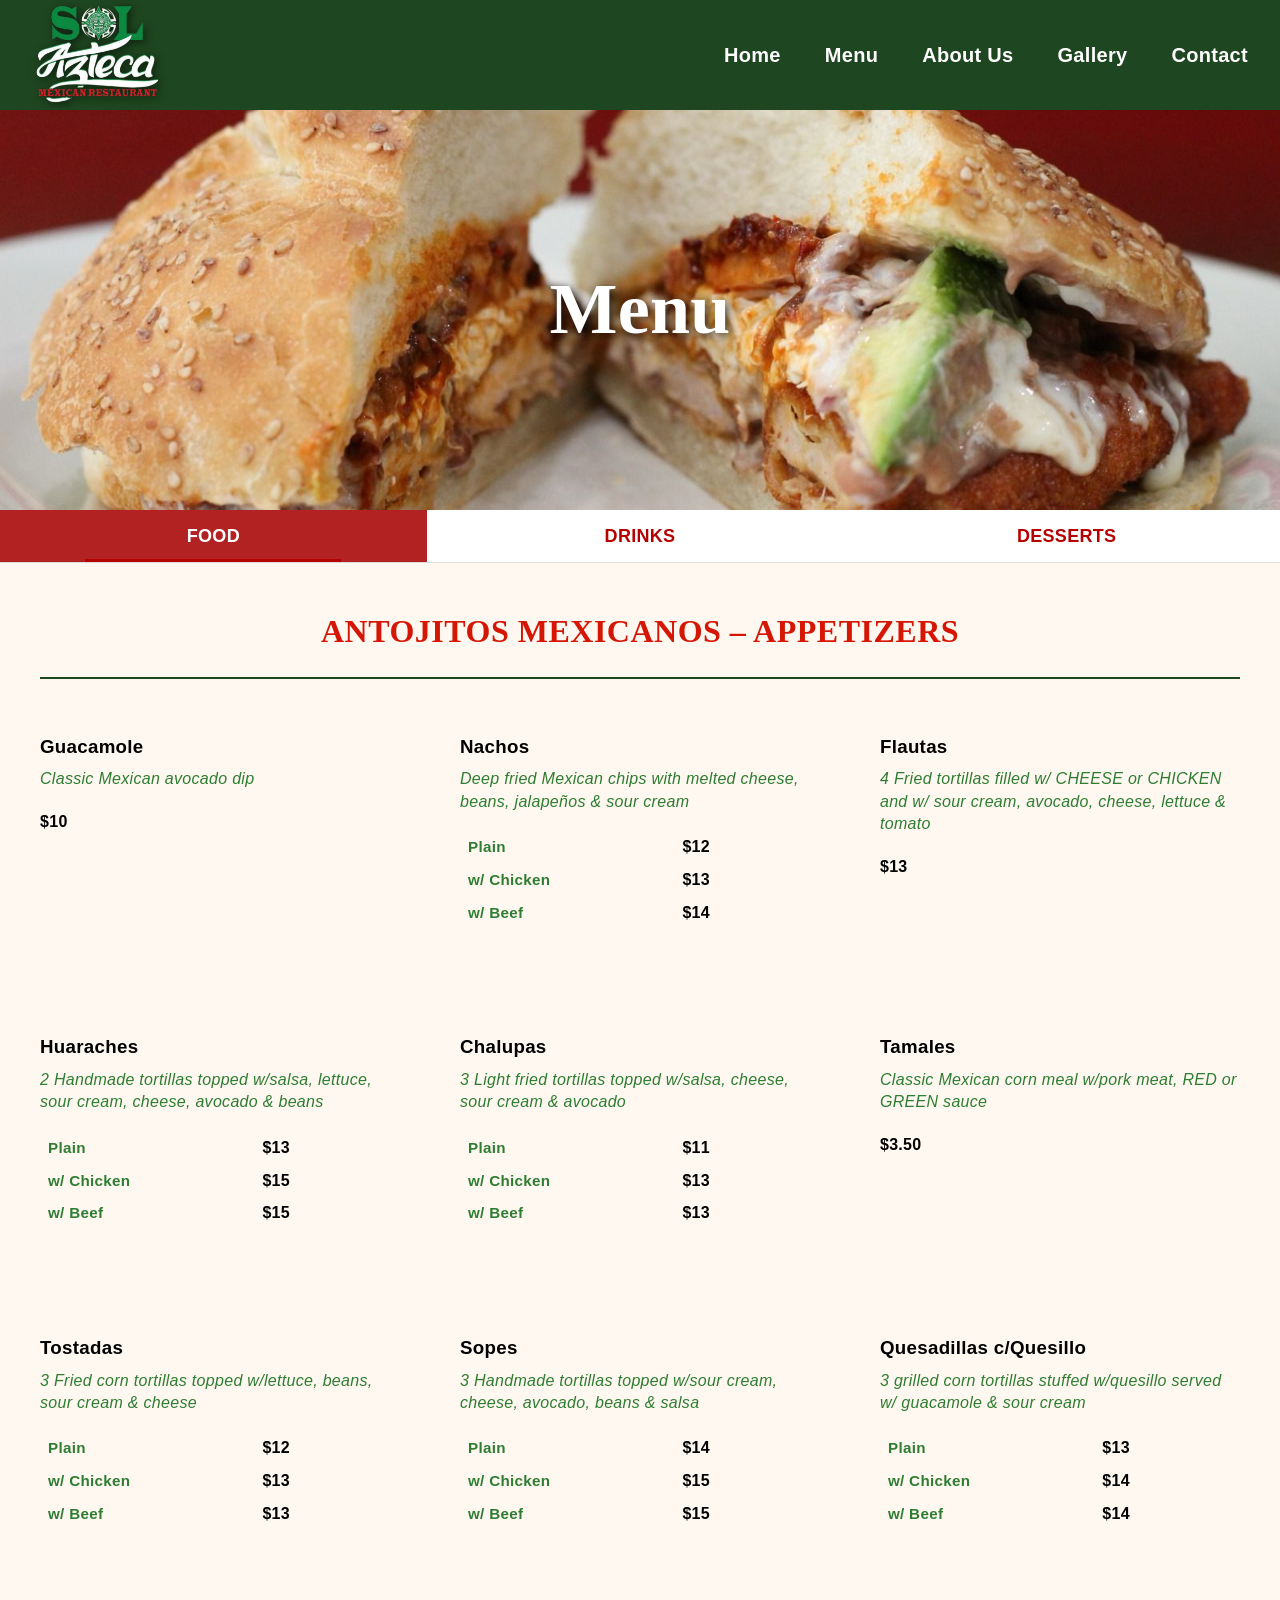
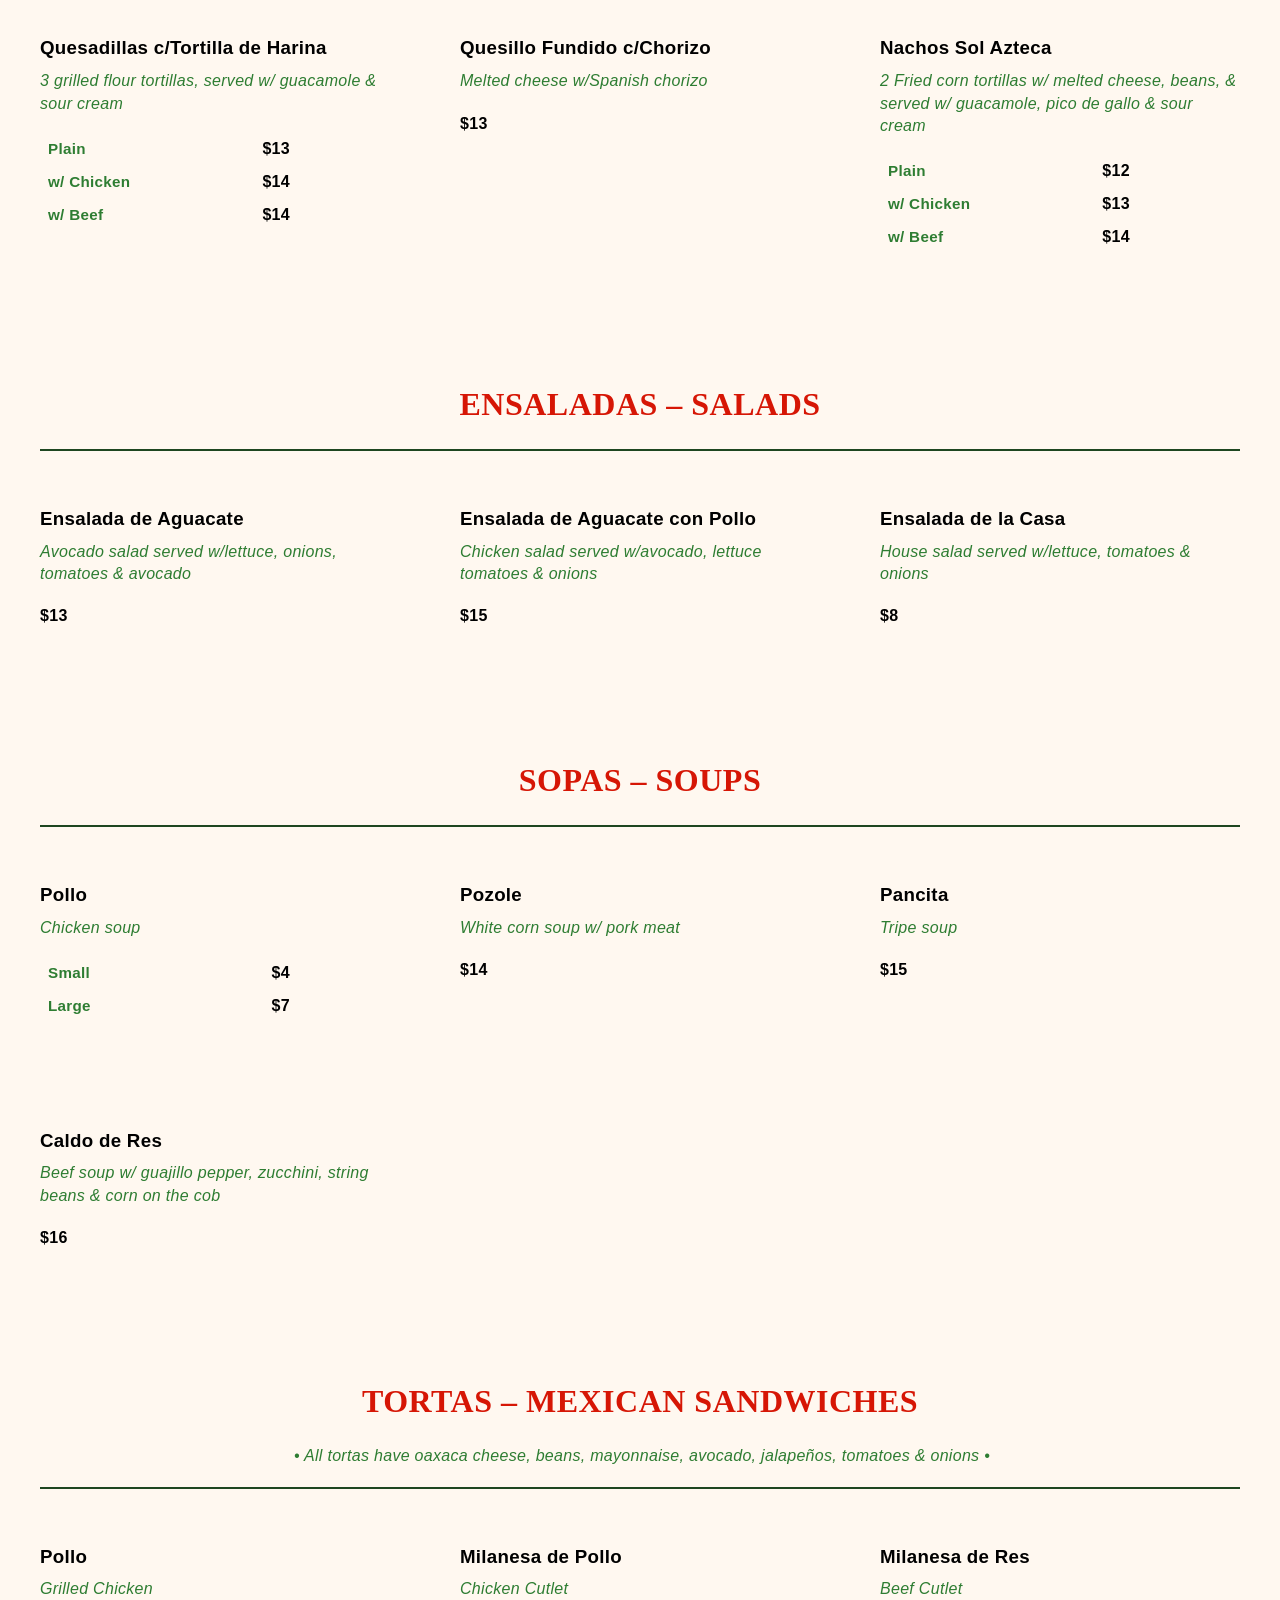
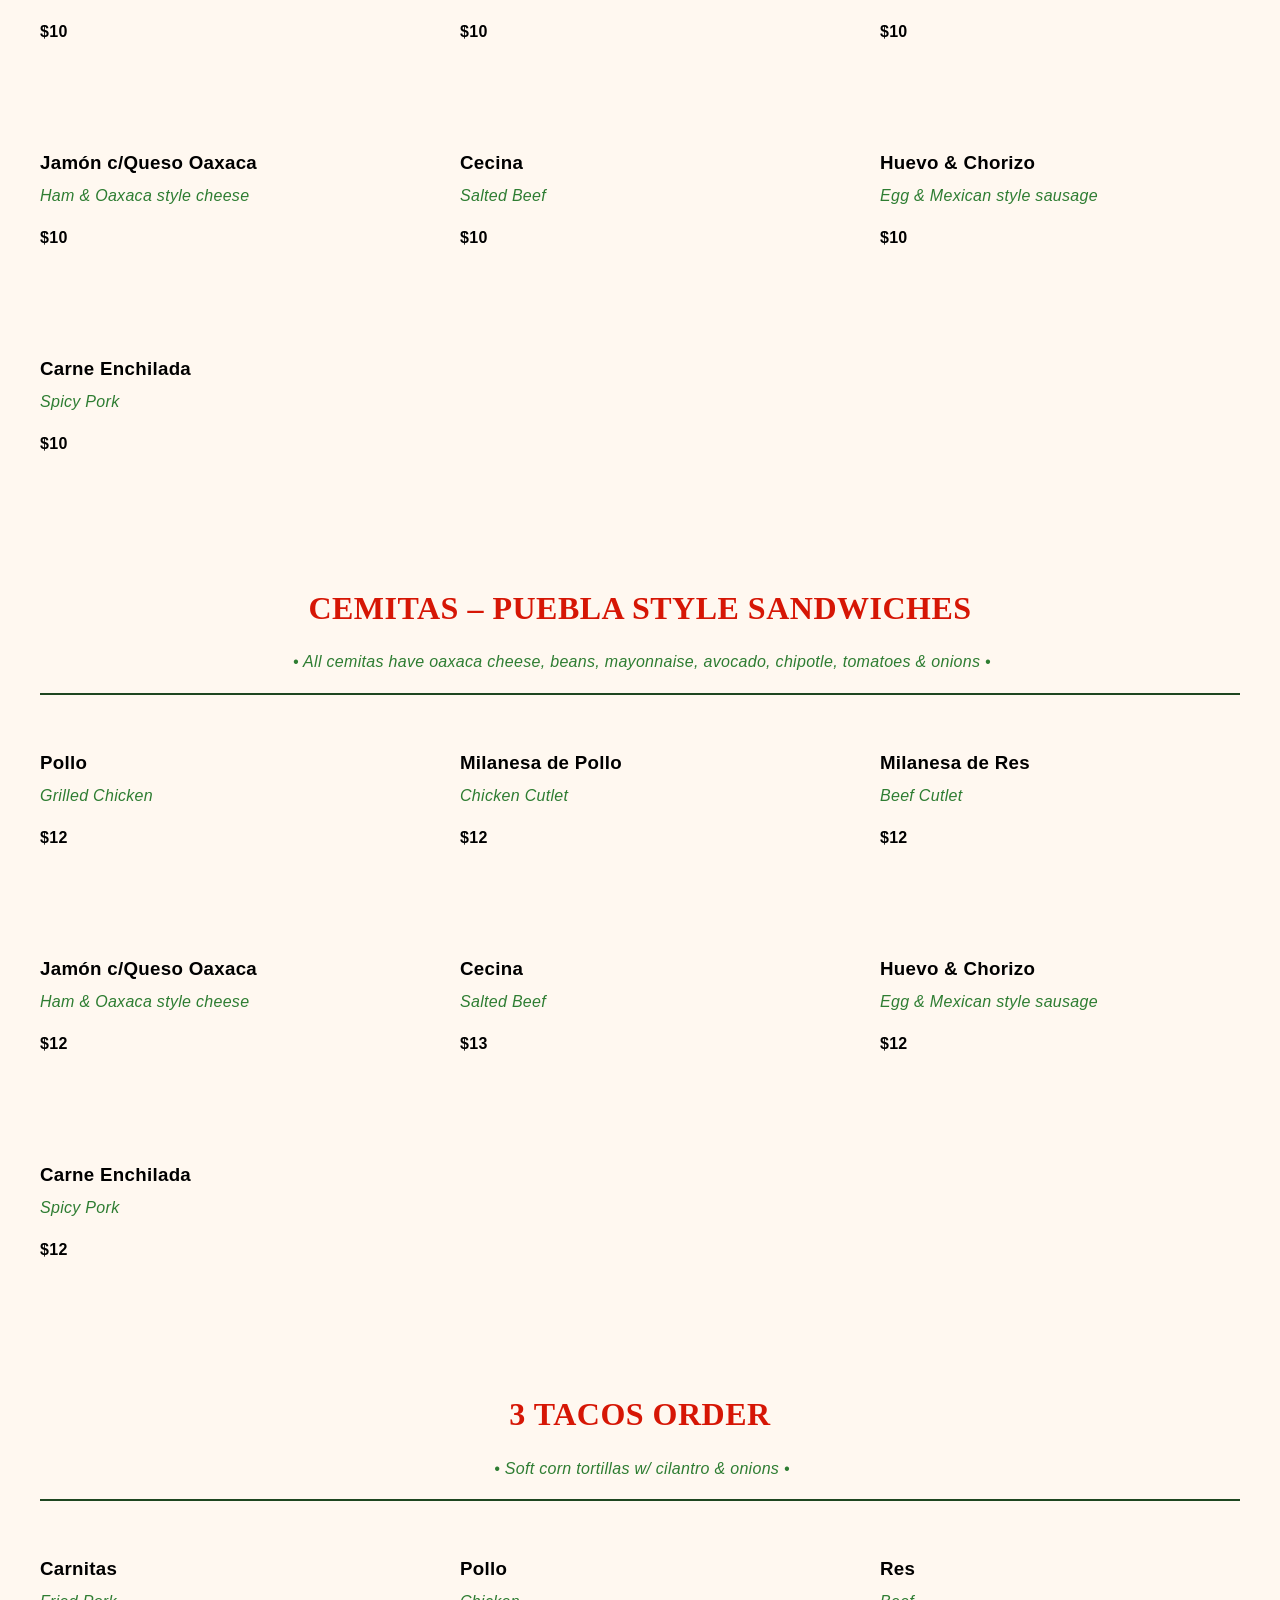
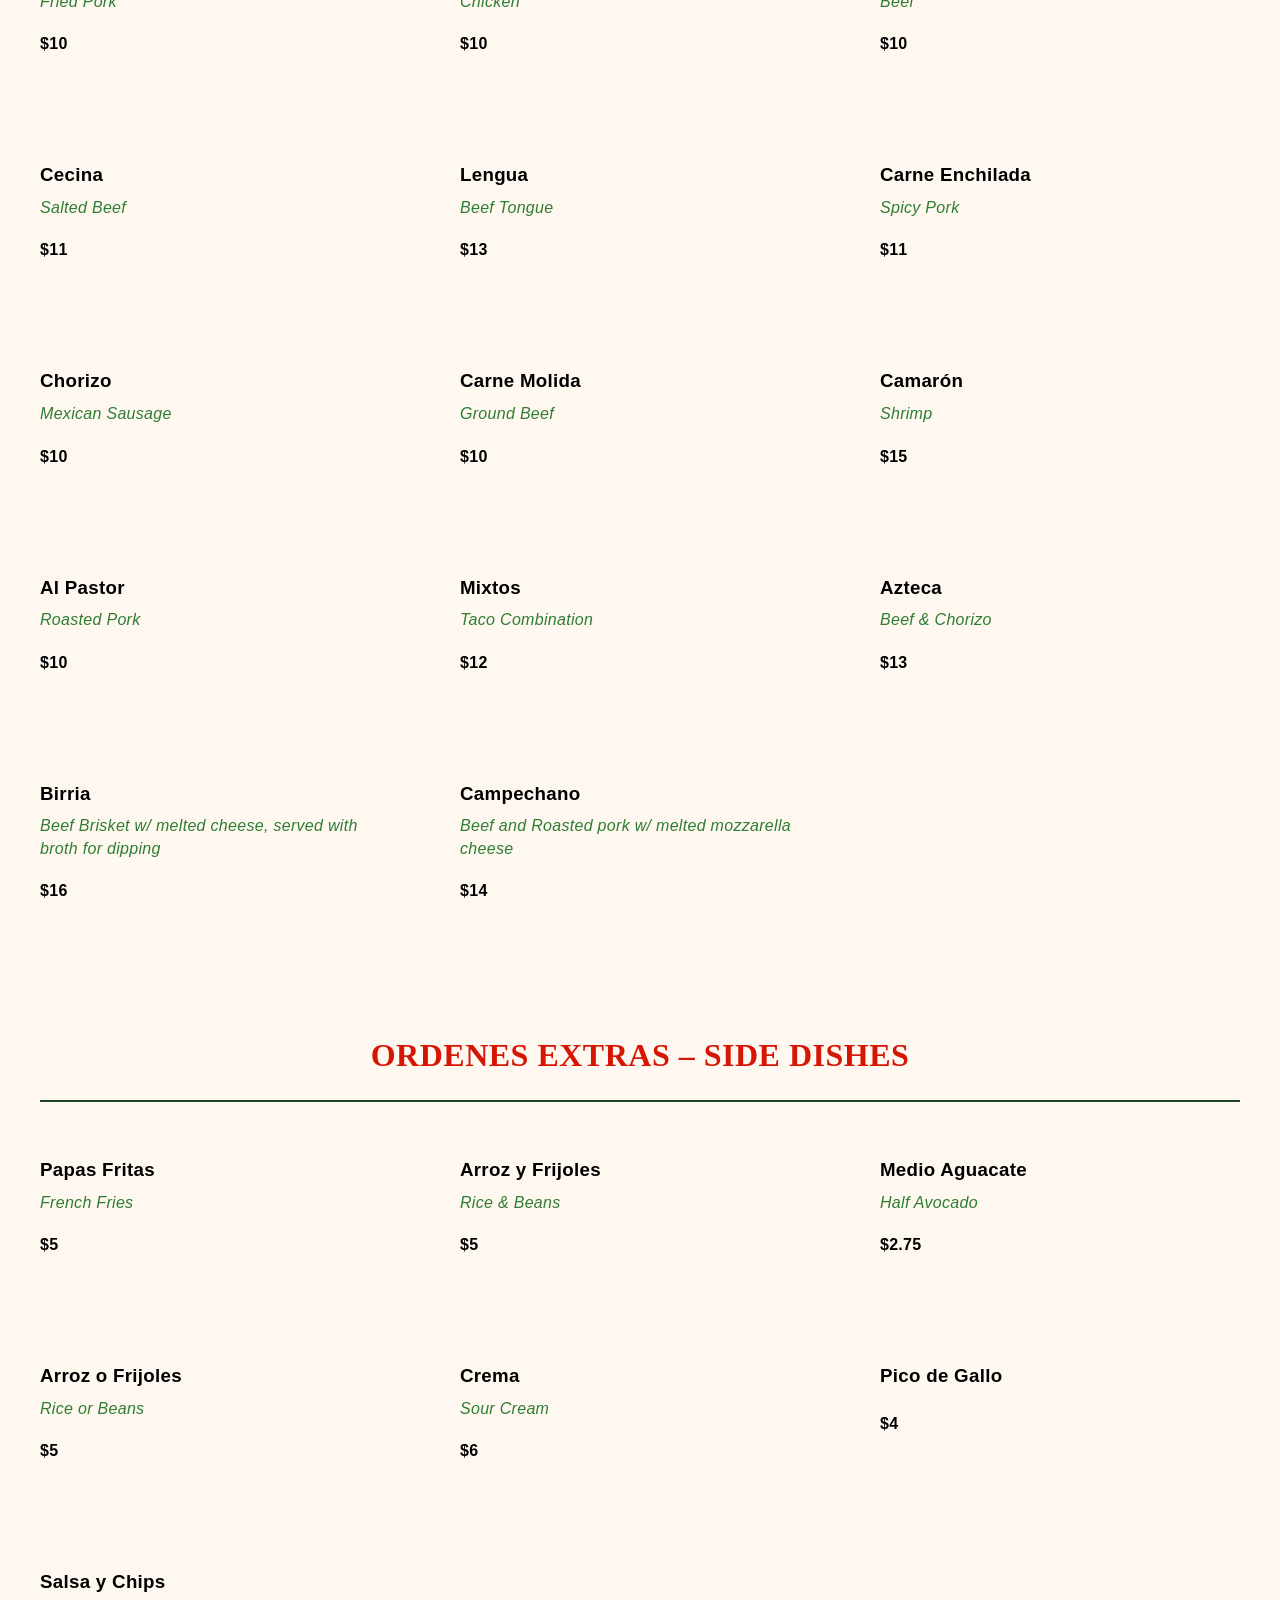
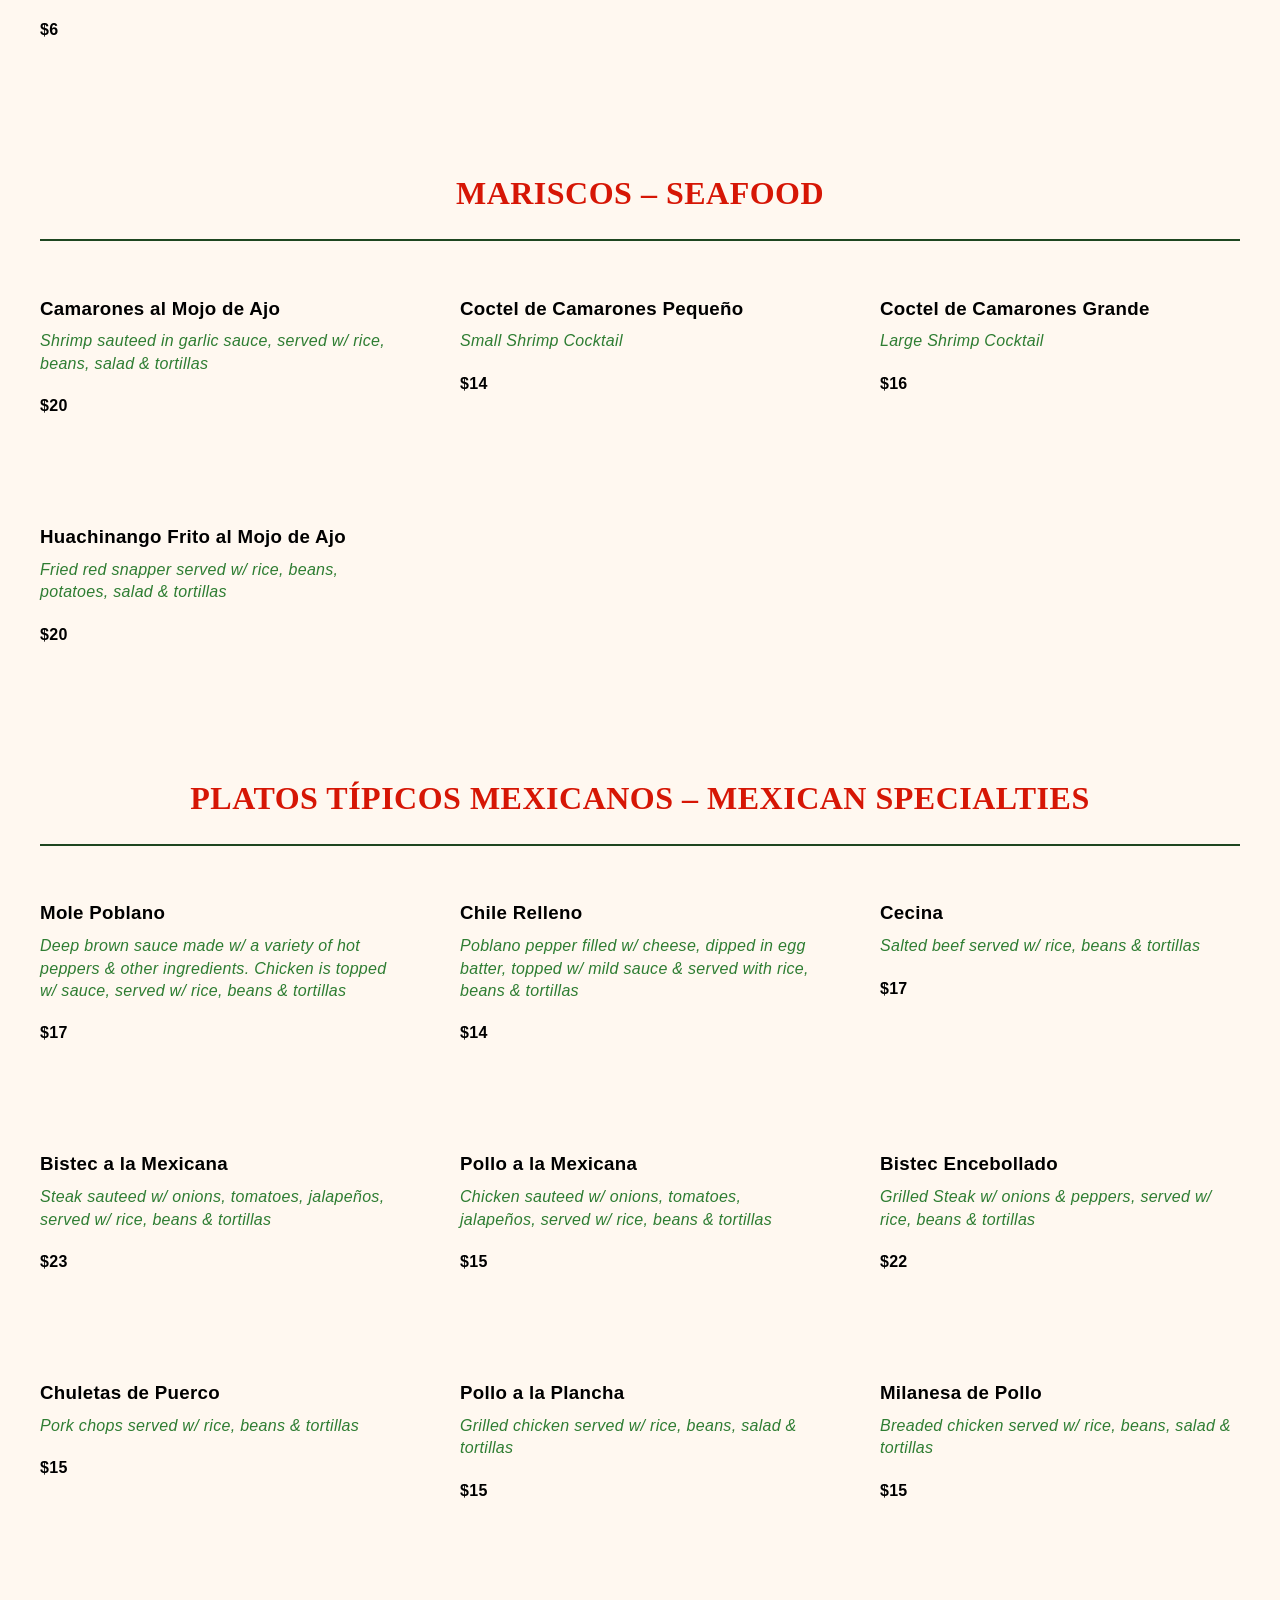
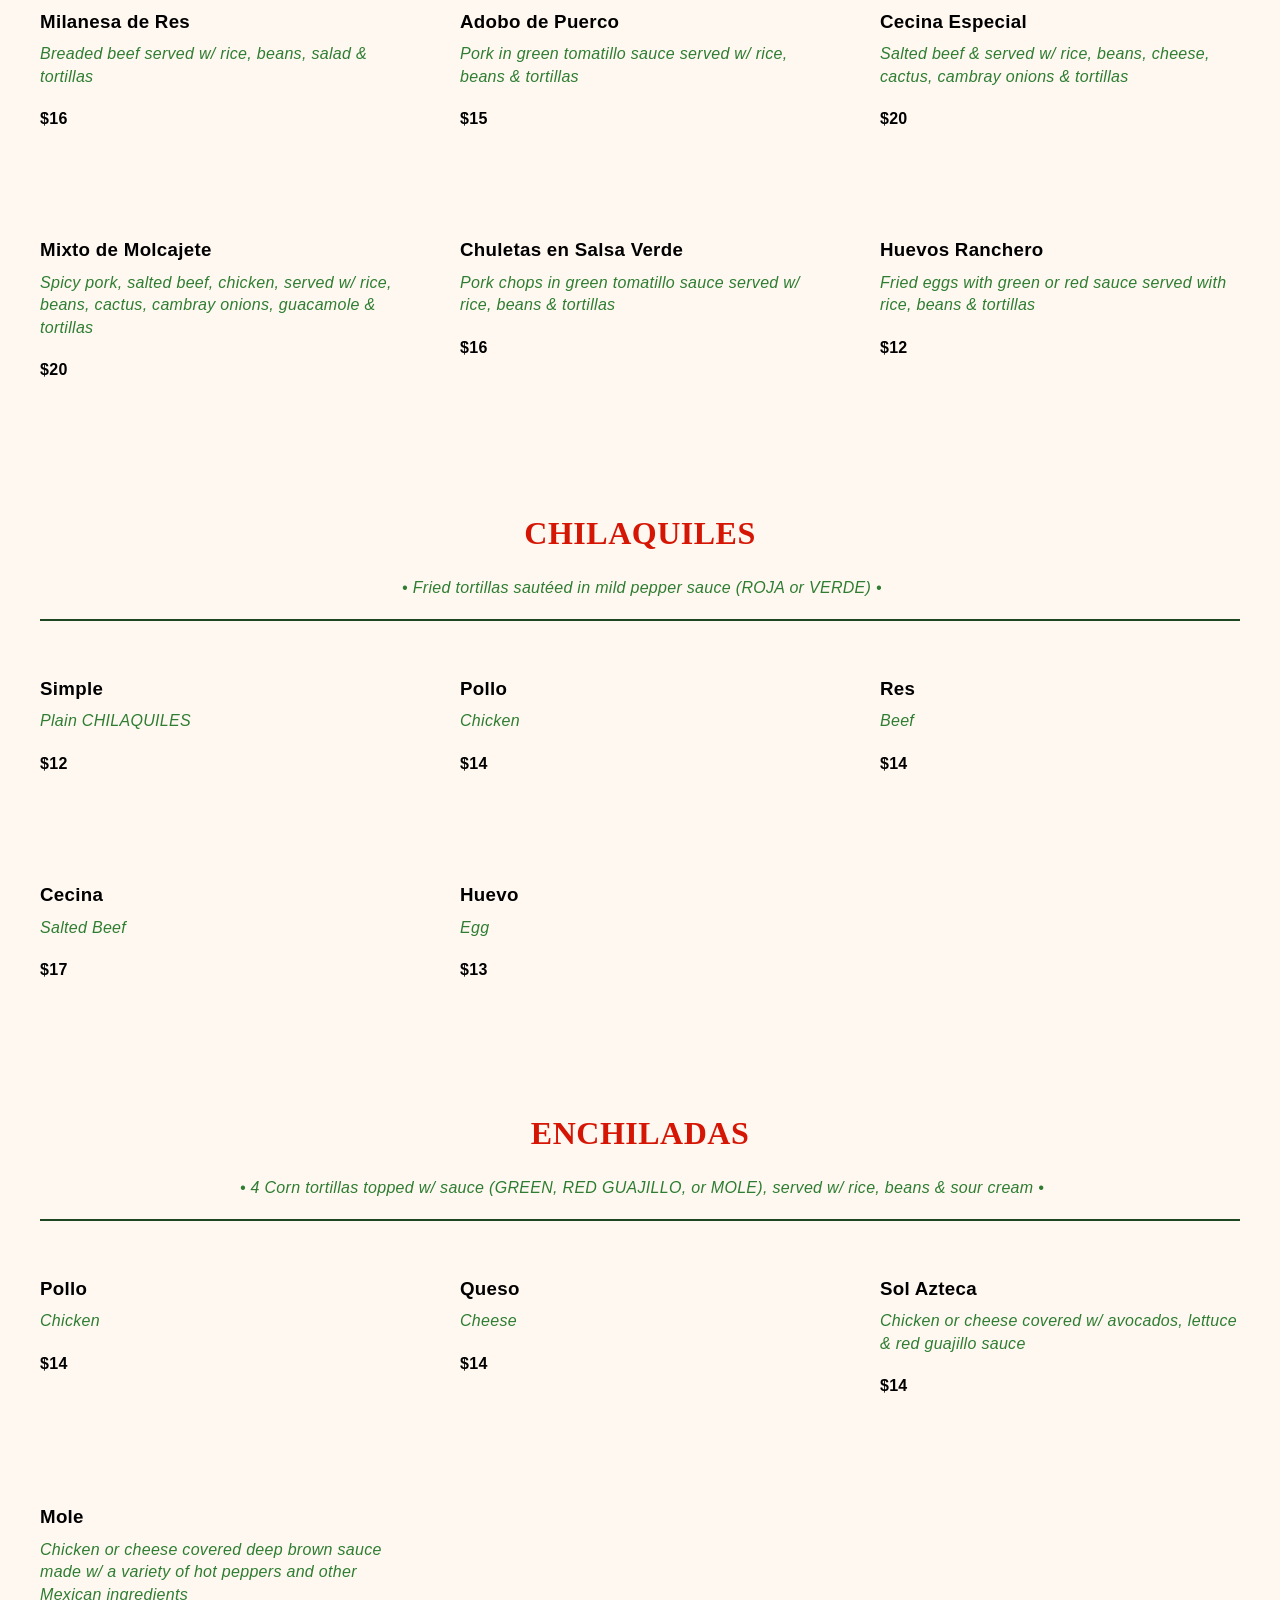
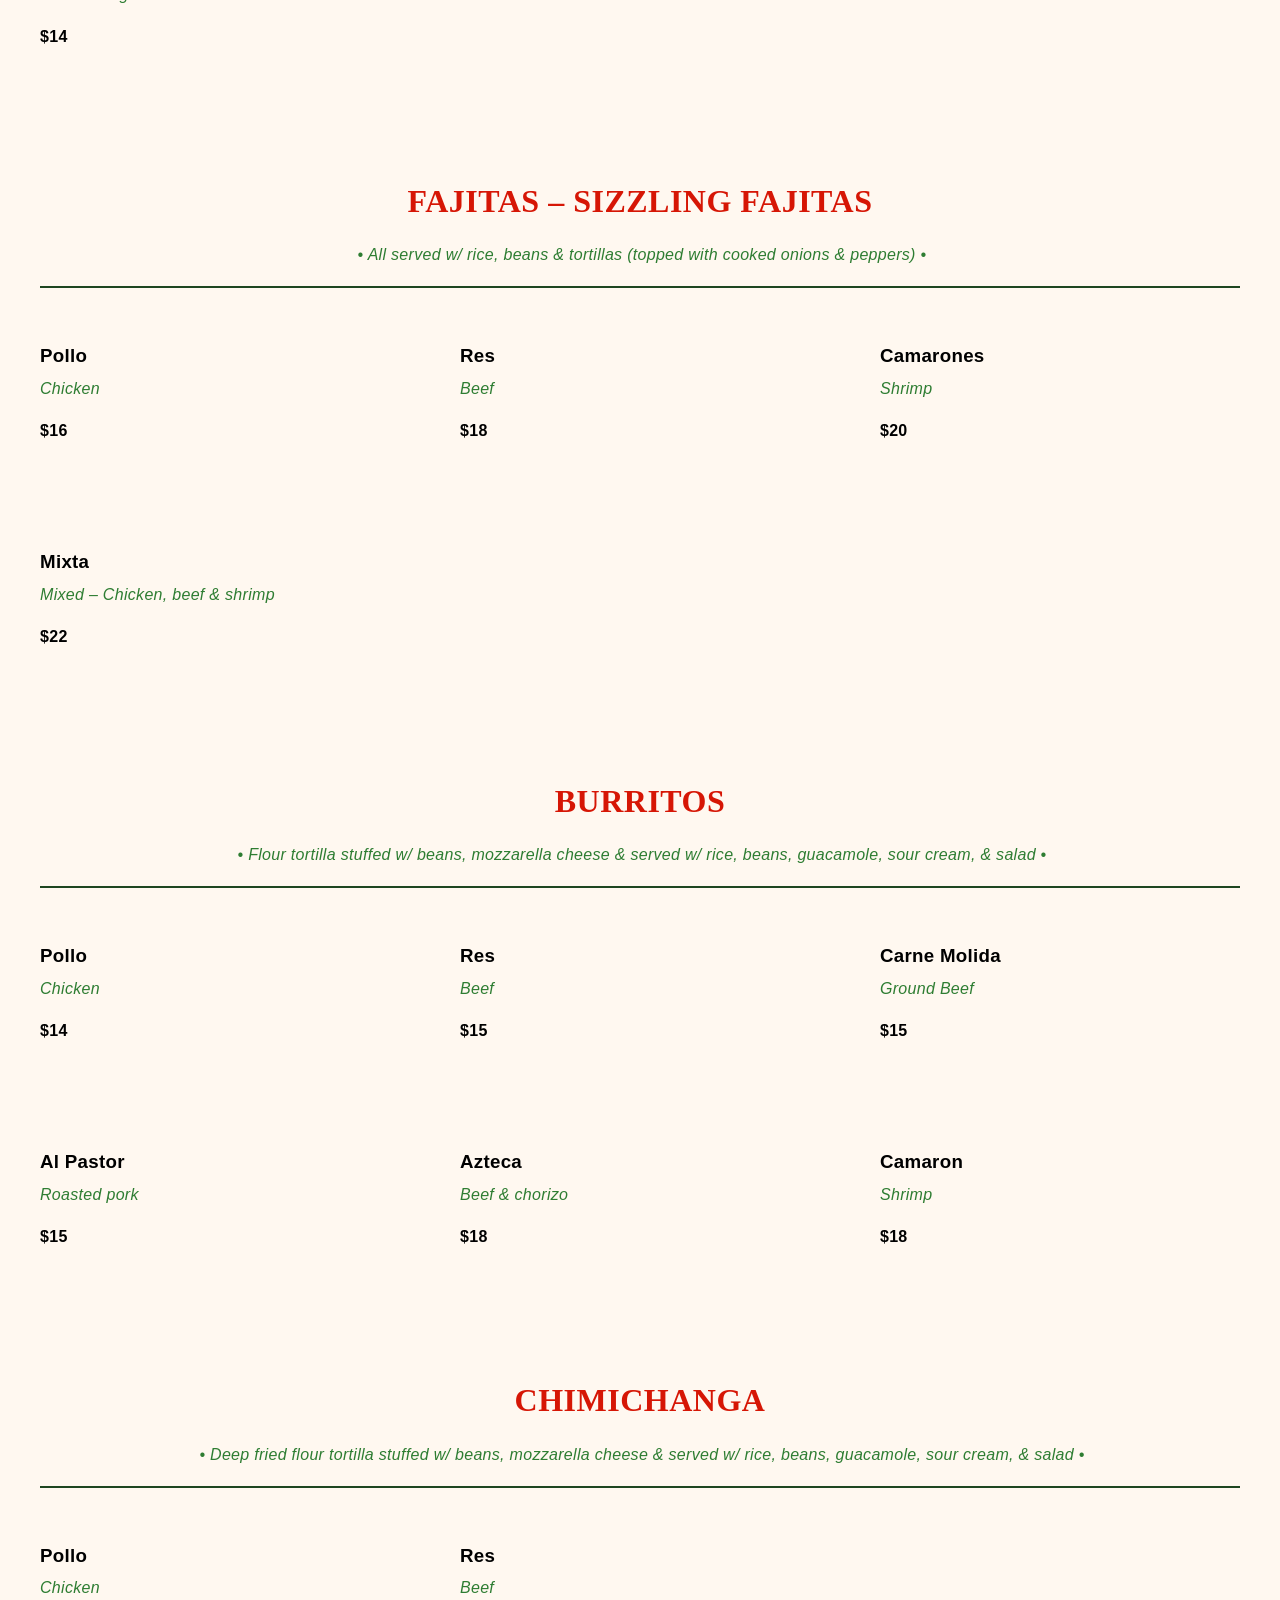
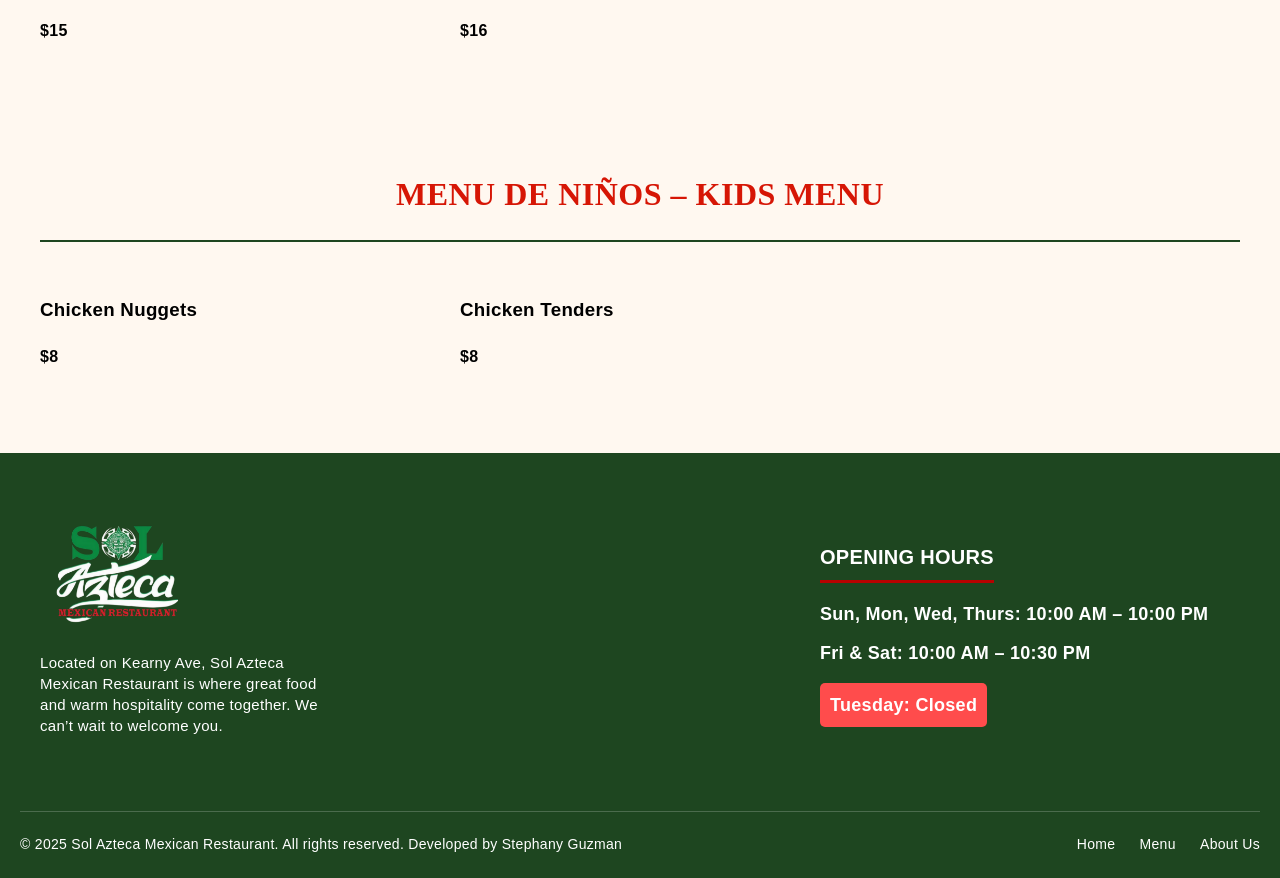
==== commit ec9b3f63: "fixed price on item" ====
--- a/menu.html
+++ b/menu.html
@@ -495,12 +495,12 @@
       <div class="menu-item">
         <h3>Bistec a la Mexicana</h3>
         <p class="description">Steak sauteed w/ onions, tomatoes, jalapeños, served w/ rice, beans & tortillas</p>
-        <p class="price">$19</p>
+        <p class="price">$23</p>
       </div>
       <div class="menu-item">
         <h3>Pollo a la Mexicana</h3>
         <p class="description">Chicken sauteed w/ onions, tomatoes, jalapeños, served w/ rice, beans & tortillas</p>
-        <p class="price">$23</p>
+        <p class="price">$15</p>
       </div>
       <div class="menu-item">
         <h3>Bistec Encebollado</h3>
